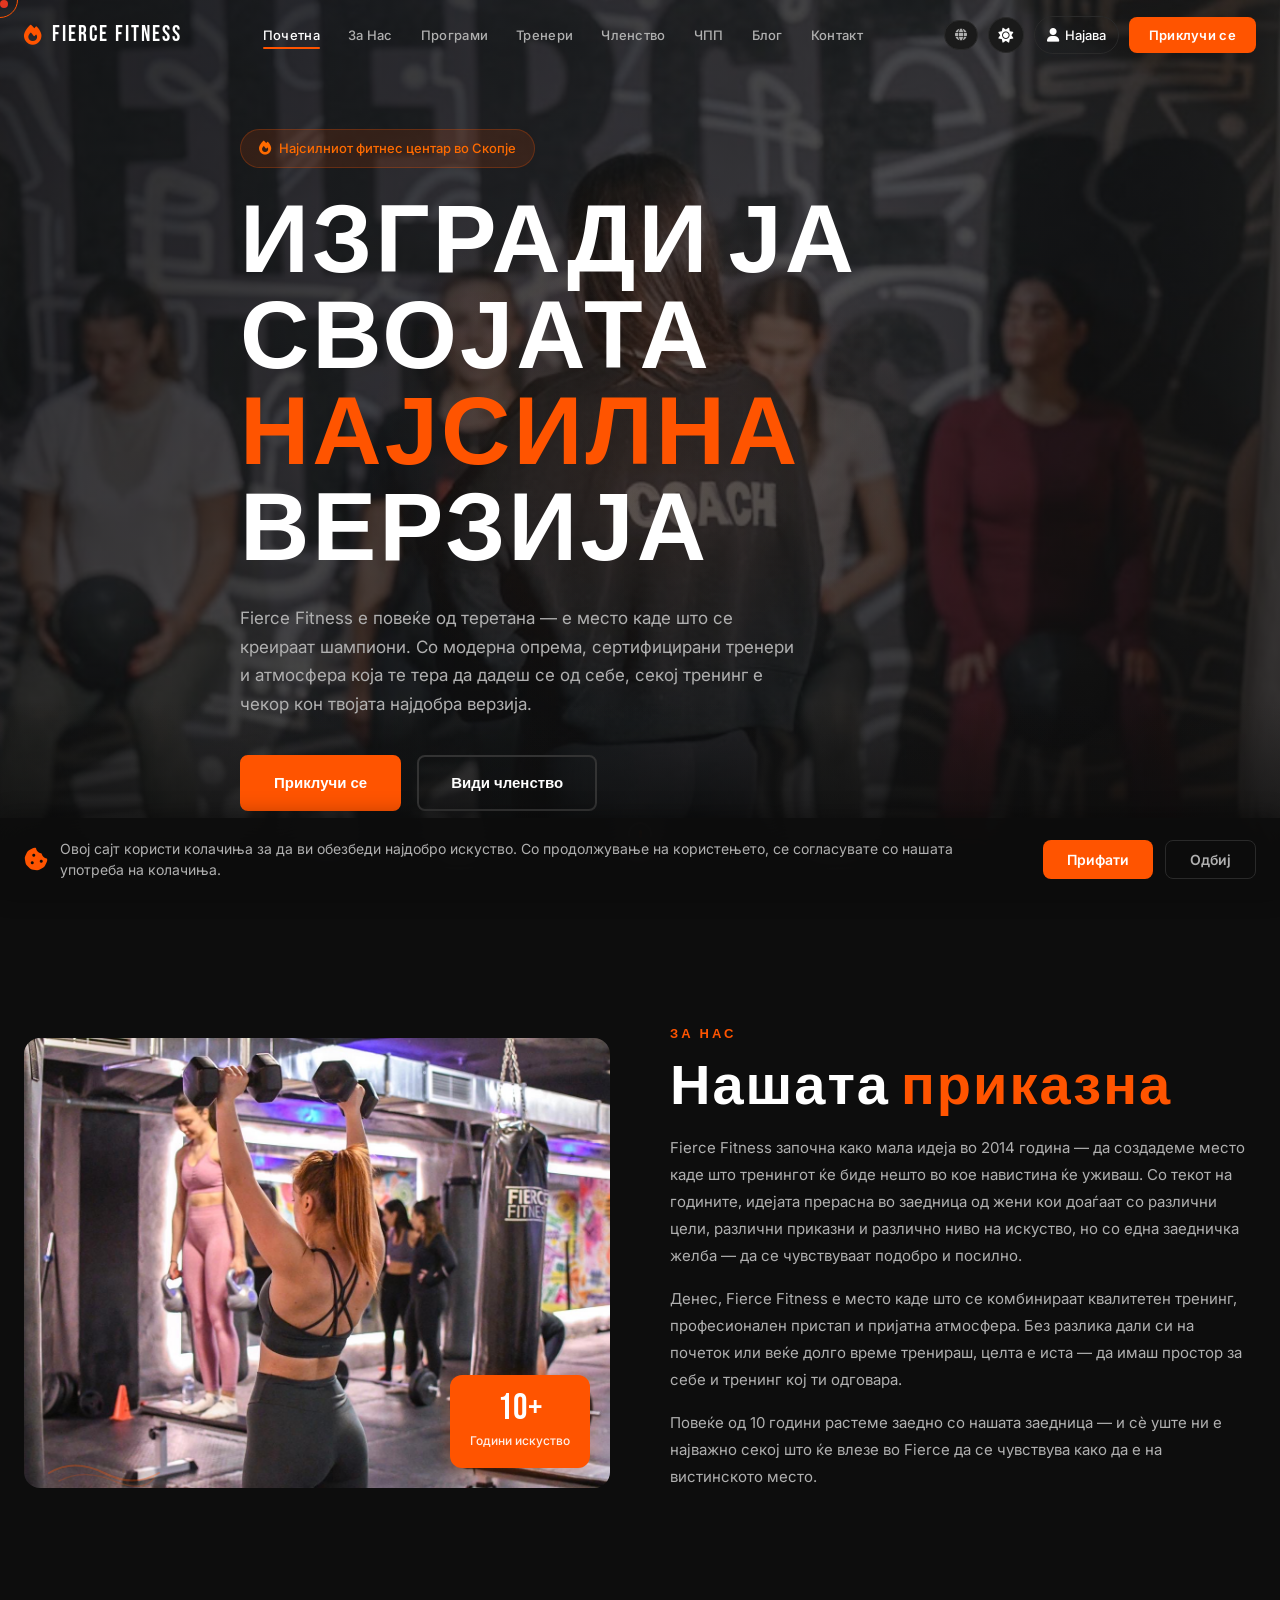
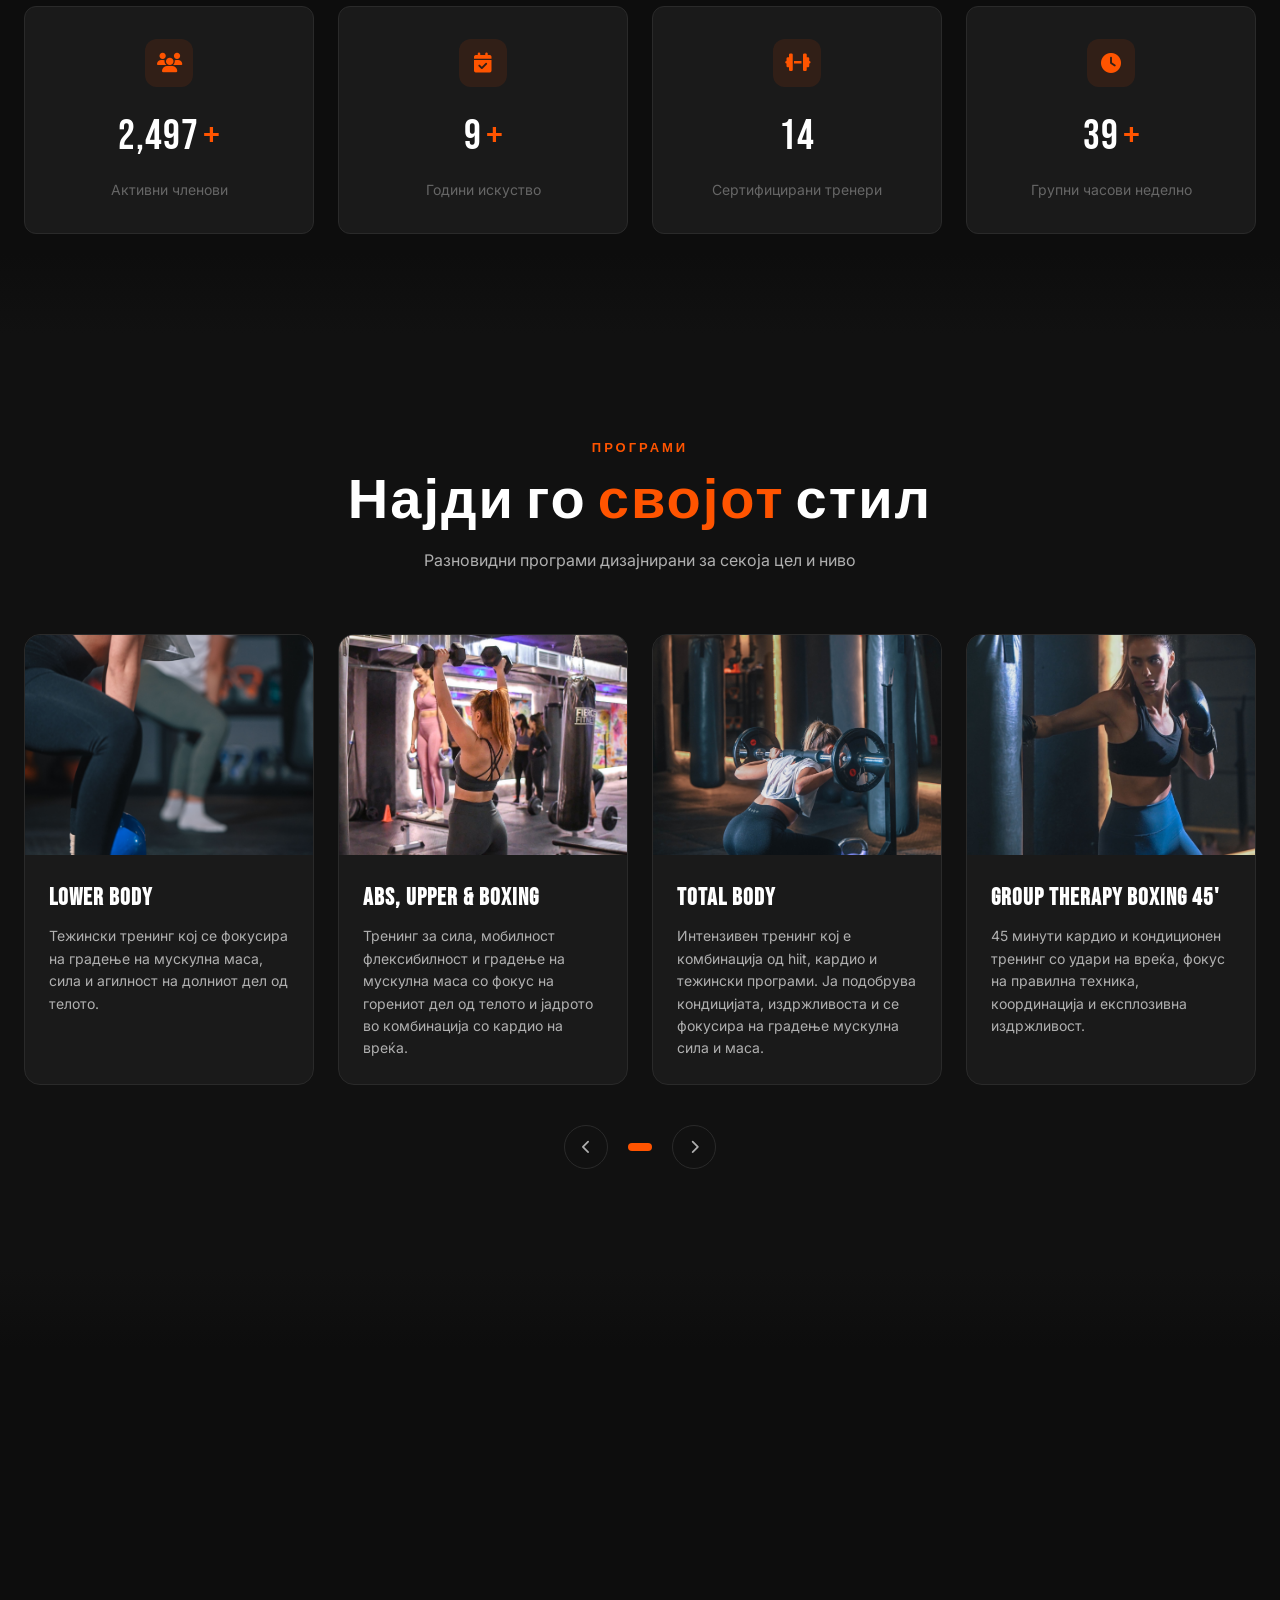
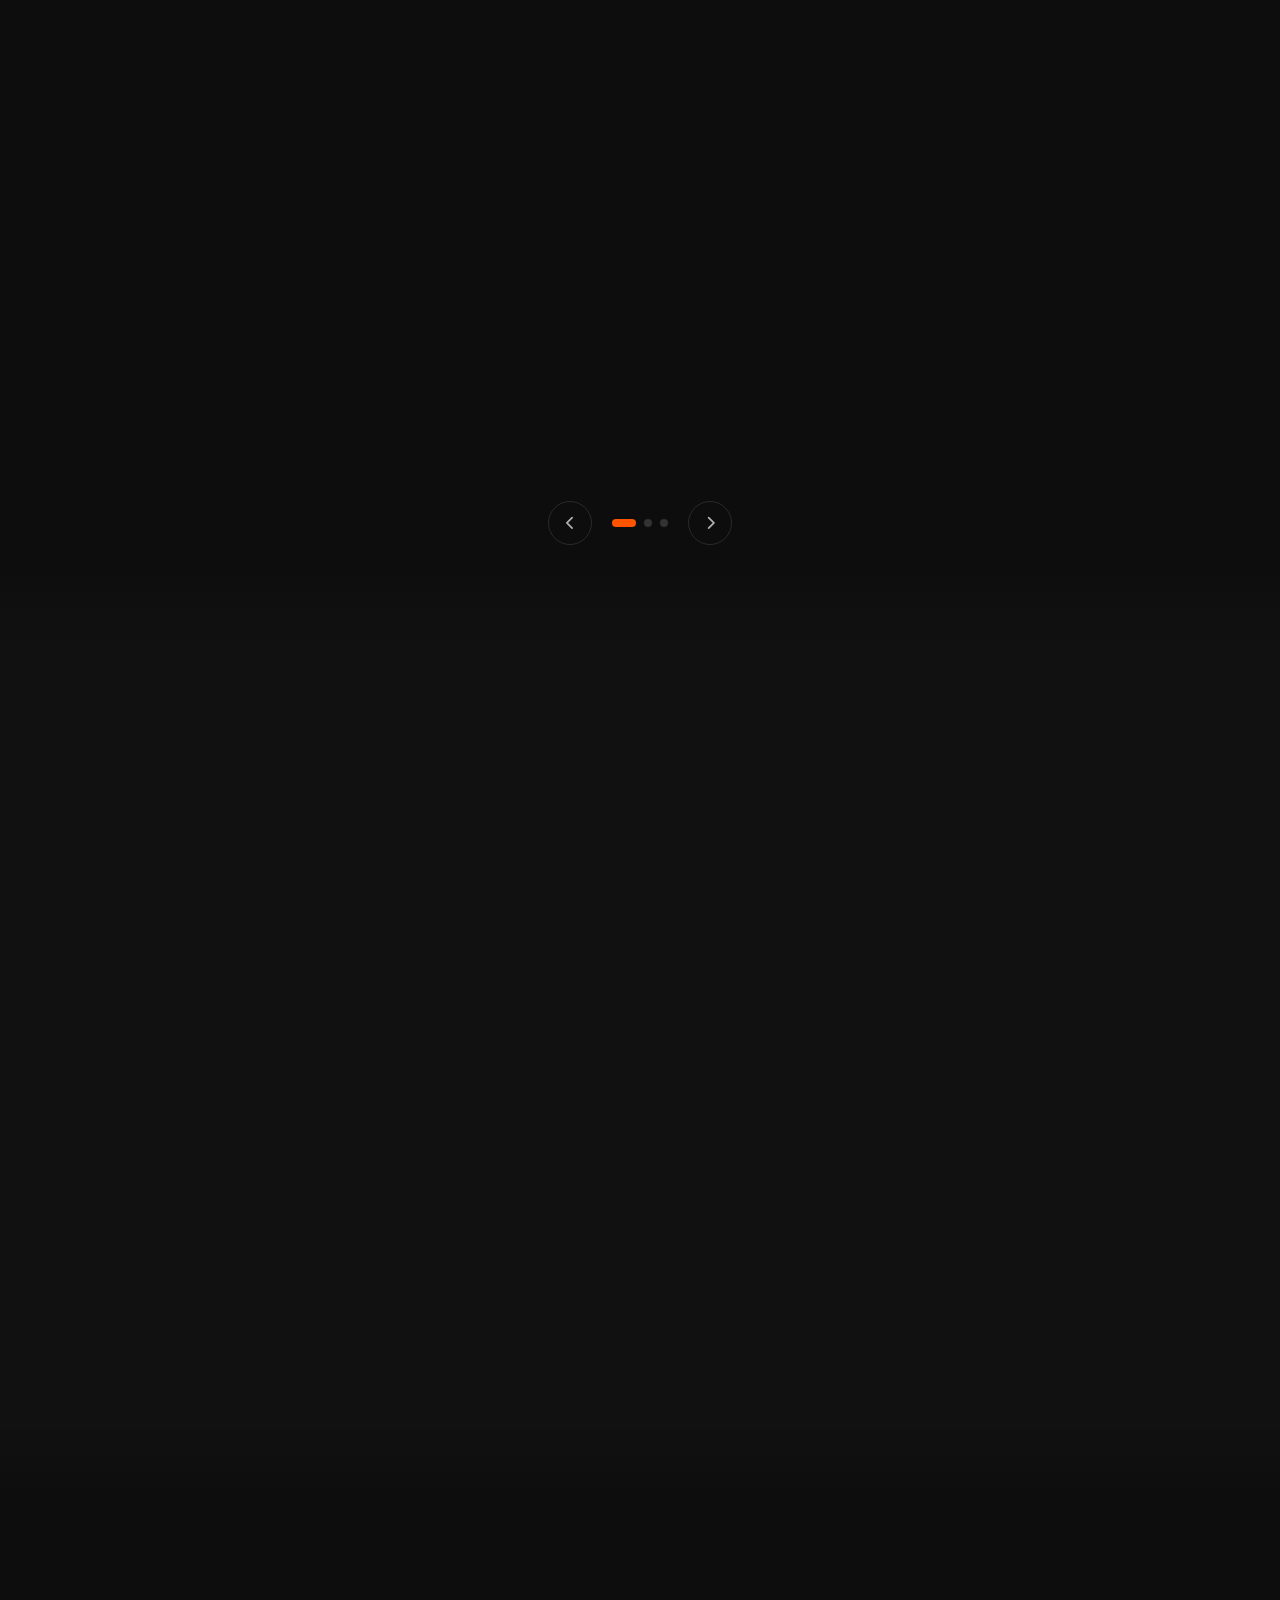
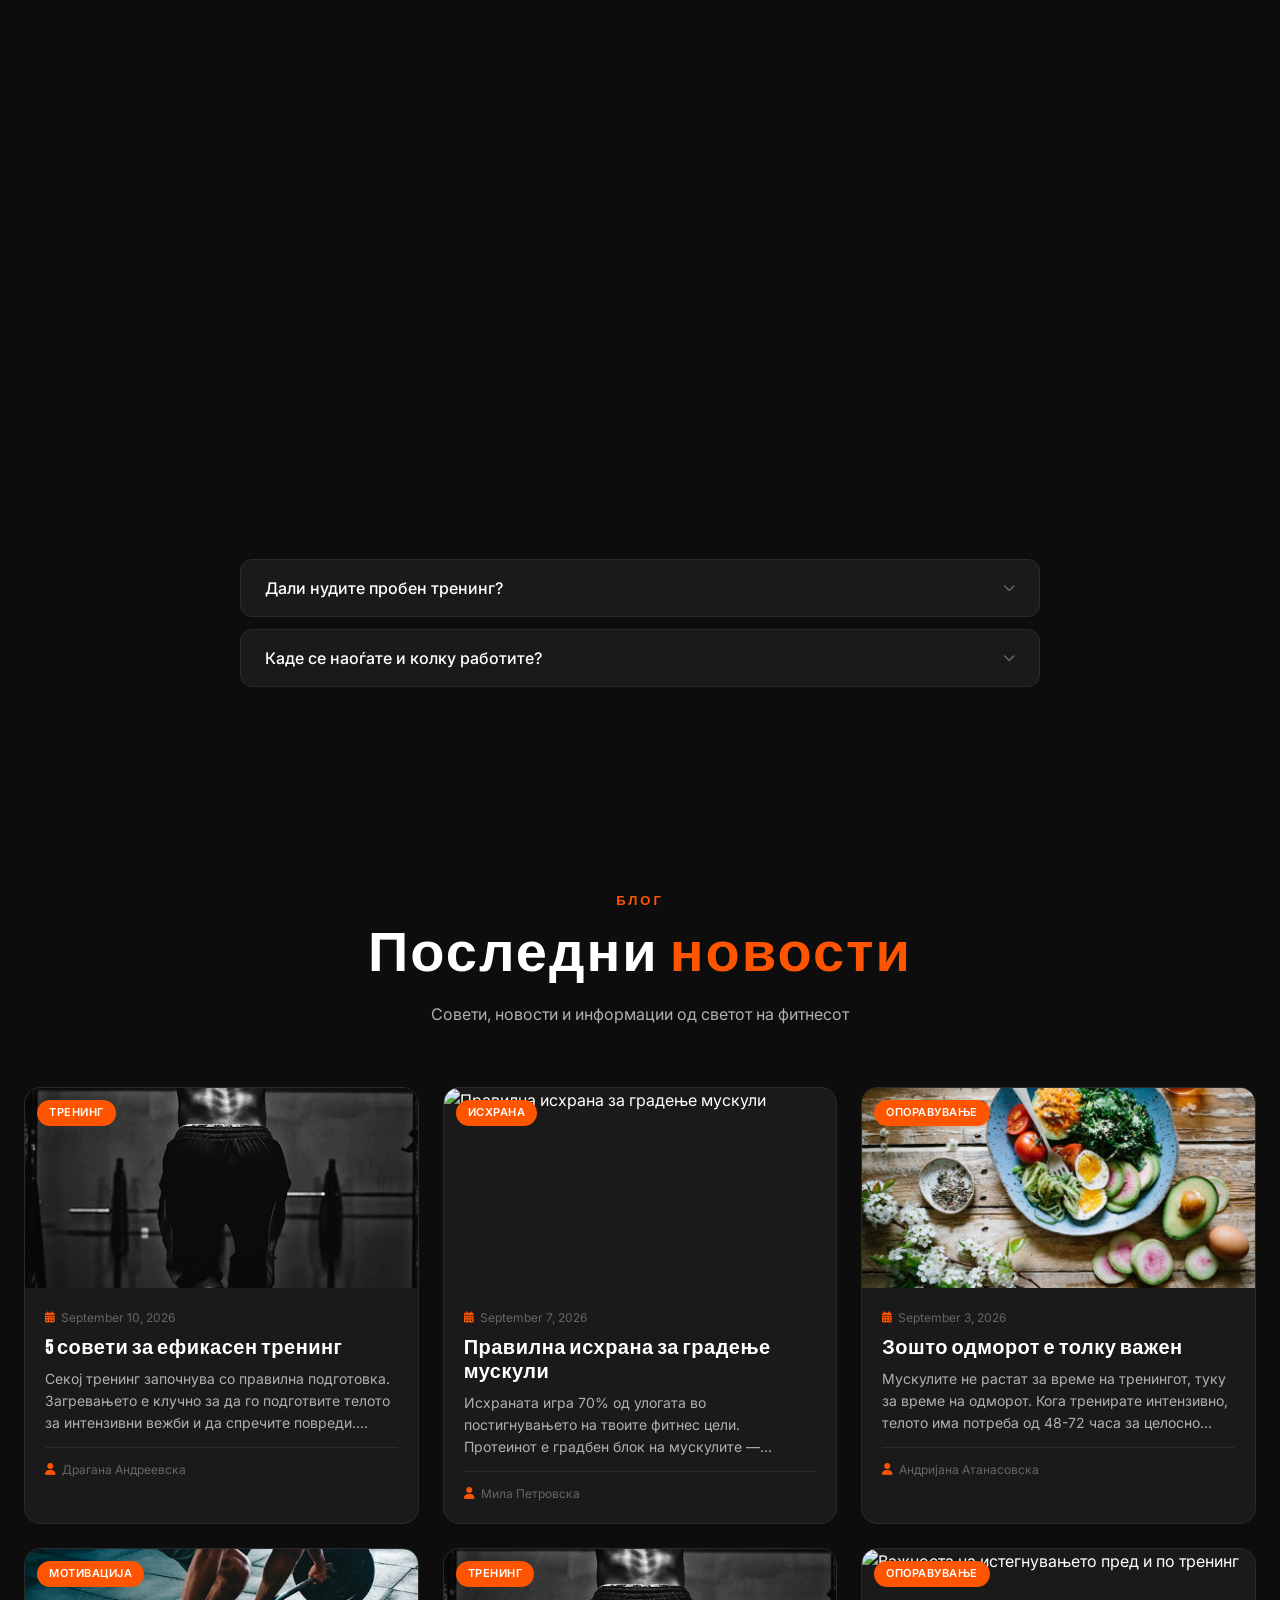
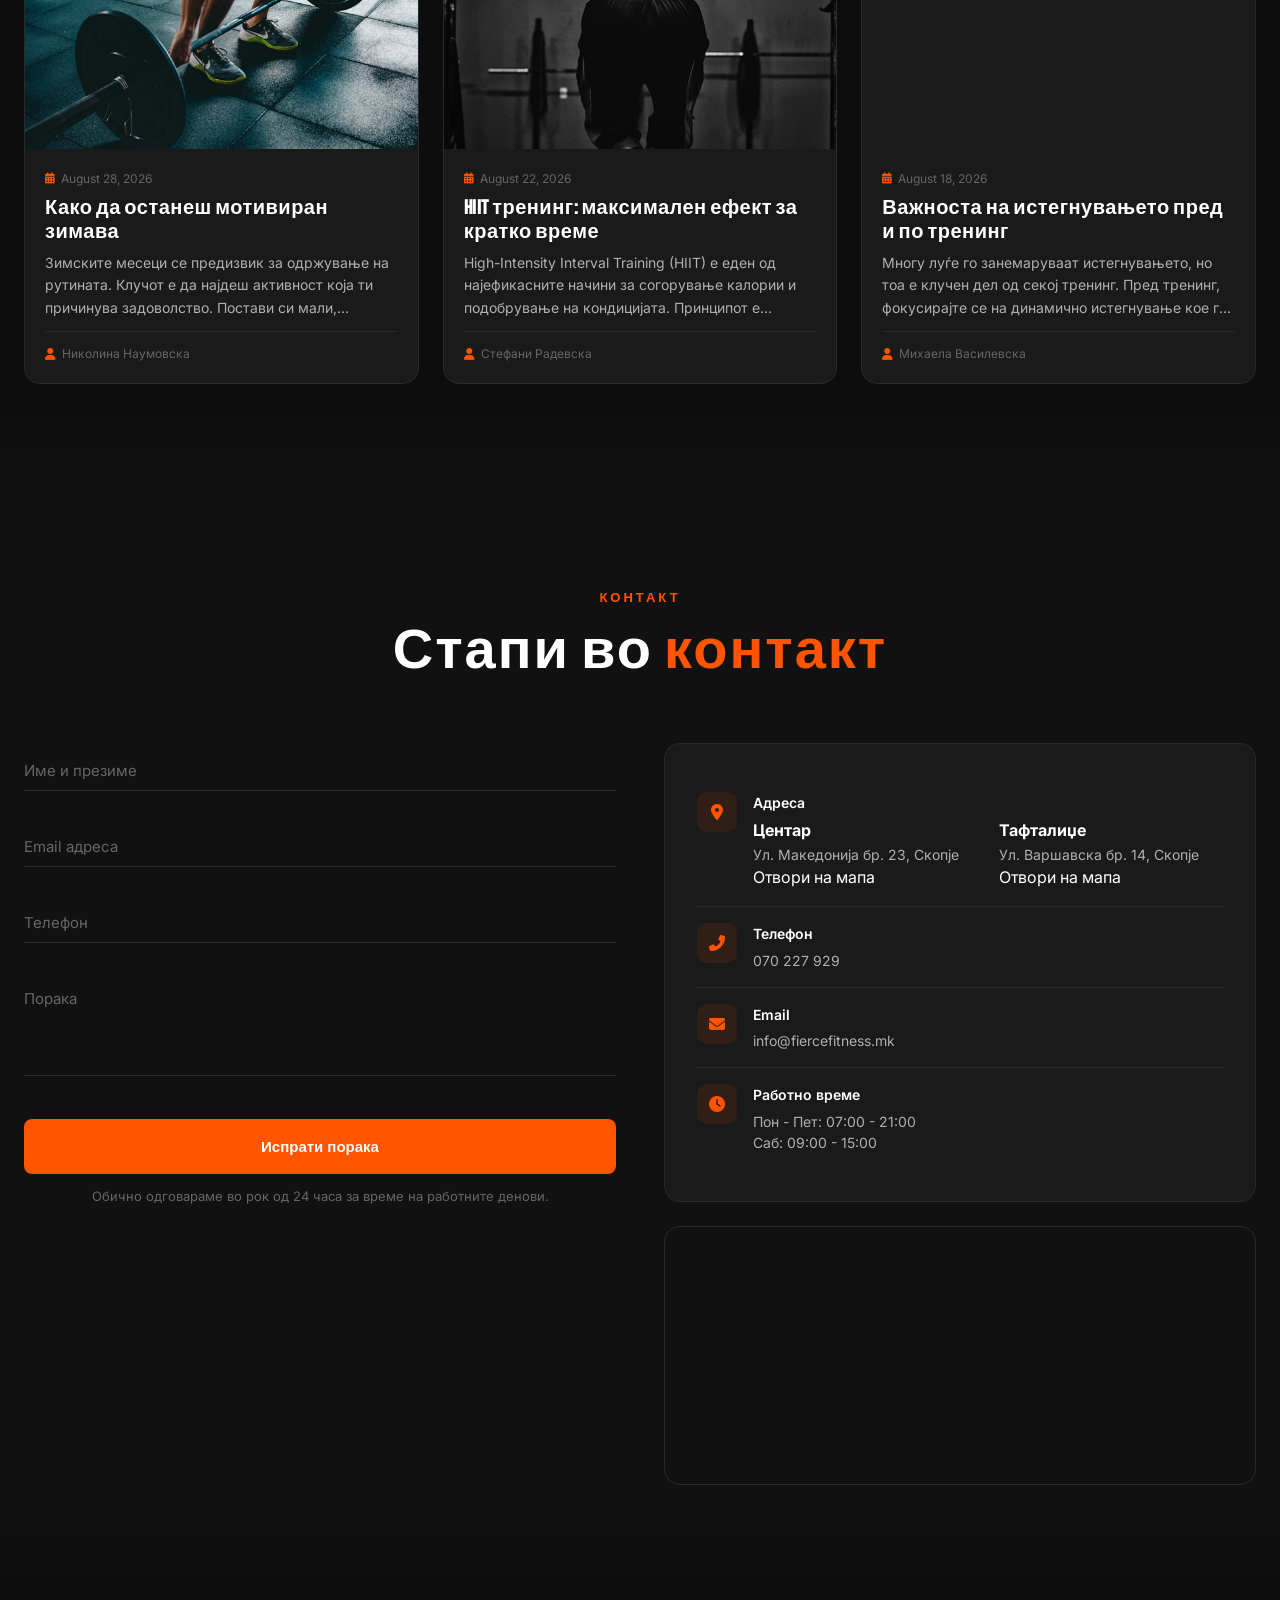
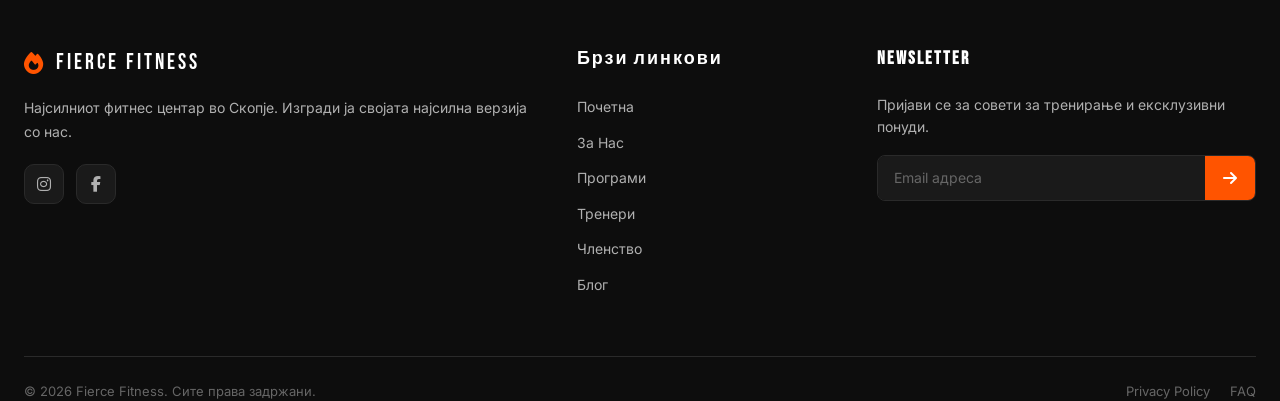
==== index.html @ e717aa21 "Add blog section, fix pricing/UI bugs and improve accessibility" ====
<!DOCTYPE html>
<html lang="mk">
<head>
    <meta charset="UTF-8">
    <meta name="viewport" content="width=device-width, initial-scale=1.0">
    <title>Fierce Fitness | Скопје, Северна Македонија</title>
    <meta name="description"
          content="Fierce Fitness - Најсилниот фитнес центар во Скопје. Тренирај со најдобрите, постигни ги своите цели.">
    <link rel="icon" type="image/svg+xml" href="data:image/svg+xml,<svg xmlns='http://www.w3.org/2000/svg' viewBox='0 0 100 100'><text y='.9em' font-size='90'>🔥</text></svg>">
    <meta property="og:type" content="website">
    <meta property="og:title" content="Fierce Fitness | Скопје, Северна Македонија">
    <meta property="og:description" content="Најсилниот фитнес центар во Скопје. Тренирај со најдобрите, постигни ги своите цели.">
    <meta property="og:image" content="https://fiercefitness.mk/images/hero.jpg">
    <meta name="twitter:card" content="summary_large_image">
    <meta name="twitter:title" content="Fierce Fitness | Скопје, Северна Македонија">
    <meta name="twitter:description" content="Најсилниот фитнес центар во Скопје. Тренирај со најдобрите, постигни ги своите цели.">
    <meta name="twitter:image" content="https://fiercefitness.mk/images/hero.jpg">
    <link rel="preconnect" href="https://fonts.googleapis.com">
    <link rel="preconnect" href="https://fonts.gstatic.com" crossorigin>
    <link href="https://fonts.googleapis.com/css2?family=Bebas+Neue&family=Inter:wght@300;400;500;600;700&family=Poppins:wght@300;400;500;600;700;800;900&display=swap"
          rel="stylesheet">
    <link rel="stylesheet" href="https://cdnjs.cloudflare.com/ajax/libs/font-awesome/6.5.1/css/all.min.css">
    <link rel="stylesheet" href="style.css">
    <script type="application/ld+json">
    {
        "@context": "https://schema.org",
        "@type": "HealthClub",
        "name": "Fierce Fitness",
        "description": "Најсилниот фитнес центар во Скопје. Тренирај со најдобрите, постигни ги своите цели.",
        "url": "https://fiercefitness.mk",
        "telephone": "+38970227929",
        "email": "info@fiercefitness.mk",
        "address": {
            "@type": "PostalAddress",
            "streetAddress": "Ул. Македонија бр. 23",
            "addressLocality": "Скопје",
            "postalCode": "1000",
            "addressCountry": "MK"
        },
        "geo": {
            "@type": "GeoCoordinates",
            "latitude": 41.9965,
            "longitude": 21.4314
        },
        "openingHoursSpecification": [
            {
                "@type": "OpeningHoursSpecification",
                "dayOfWeek": ["Monday", "Tuesday", "Wednesday", "Thursday", "Friday"],
                "opens": "07:00",
                "closes": "21:00"
            },
            {
                "@type": "OpeningHoursSpecification",
                "dayOfWeek": ["Saturday"],
                "opens": "09:00",
                "closes": "15:00"
            }
        ],
        "image": "https://fiercefitness.mk/images/hero.jpg",
        "priceRange": "$$"
    }
    </script>
</head>
<body>
<!-- Skip Link -->
<a href="#main" class="skip-link" data-i18n="skip_link">Прескокни до содржината</a>

<!-- Loading Screen -->
<div id="loader" class="loader">
    <div class="loader-inner">
        <div class="loader-flame"><i class="fas fa-fire"></i></div>
        <div class="loader-text">FIERCE FITNESS</div>
        <div class="loader-bar">
            <div class="loader-bar-fill"></div>
        </div>
    </div>
</div>

<!-- Custom Cursor -->
<div class="cursor" id="cursor"></div>
<div class="cursor-follower" id="cursorFollower"></div>

<!-- Cookie Consent -->
<div class="cookie-banner" id="cookieBanner">
    <div class="cookie-content">
        <div class="cookie-text">
            <i class="fas fa-cookie-bite"></i>
            <p data-i18n="cookie_text">Овој сајт користи колачиња за да ви обезбеди најдобро искуство. Со продолжување
                на користењето, се согласувате со нашата употреба на колачиња.</p>
        </div>
        <div class="cookie-buttons">
            <button class="btn-cookie btn-cookie-accept" id="cookieAccept" data-i18n="cookie_accept">Прифати</button>
            <button class="btn-cookie btn-cookie-decline" id="cookieDecline" data-i18n="cookie_decline">Одбиј</button>
        </div>
    </div>
</div>

<!-- Navigation -->
<nav class="navbar" id="navbar">
    <div class="nav-container">
        <a href="#home" class="nav-logo">
            <i class="fas fa-fire logo-flame"></i>
            <span>FIERCE FITNESS</span>
        </a>
        <ul class="nav-menu" id="navMenu">
            <li><a href="#home" class="nav-link active" data-i18n="nav_home">Почетна</a></li>
            <li><a href="#about" class="nav-link" data-i18n="nav_about">За Нас</a></li>
            <li><a href="#programs" class="nav-link" data-i18n="nav_programs">Програми</a></li>
            <li><a href="#trainers" class="nav-link" data-i18n="nav_trainers">Тренери</a></li>
            <li><a href="#pricing" class="nav-link" data-i18n="nav_pricing">Членство</a></li>
            <li><a href="#faq" class="nav-link" data-i18n="nav_faq">ЧПП</a></li>
            <li><a href="#blog" class="nav-link" data-i18n="nav_blog">Блог</a></li>
            <li><a href="#contact" class="nav-link" data-i18n="nav_contact">Контакт</a></li>
        </ul>
        <div class="nav-actions">
            <div class="translate-wrapper" id="translateWrapper">
                <button class="translate-btn" id="translateBtn" aria-label="Translate page">
                    <i class="fas fa-globe"></i>
                </button>
                <div class="translate-dropdown" id="translateDropdown">
                    <div class="translate-option active" data-lang="mk"><span class="flag">🇲🇰</span> Македонски</div>
                    <div class="translate-option" data-lang="en"><span class="flag">🇬🇧</span> English</div>
                    <div class="translate-option" data-lang="de"><span class="flag">🇩🇪</span> Deutsch</div>
                    <div class="translate-option" data-lang="fr"><span class="flag">🇫🇷</span> Français</div>
                    <div class="translate-option" data-lang="sq"><span class="flag">🇦🇱</span> Shqip</div>
                    <div class="translate-option" data-lang="tr"><span class="flag">🇹🇷</span> Türkçe</div>
                </div>
            </div>
            <button class="theme-toggle" id="themeToggle" aria-label="Toggle dark/light mode">
                <i class="fas fa-sun" id="themeIcon"></i>
            </button>
            <button class="user-btn" id="userBtn" aria-label="Account">
                <i class="fas fa-user"></i>
                <span class="user-btn-label" id="userBtnLabel">Најава</span>
            </button>
            <a href="#pricing" class="btn-nav-cta" data-i18n="nav_cta">Приклучи се</a>
            <button class="hamburger" id="hamburger" aria-label="Menu">
                <span></span>
                <span></span>
                <span></span>
            </button>
        </div>
    </div>
</nav>

<main id="main">

<!-- Hero Section -->
<section class="hero" id="home">
    <div class="hero-bg">
        <img src="images/hero.jpg" alt="Gym Training" class="hero-img" id="heroImg">
        <div class="hero-overlay"></div>
        <div class="hero-gradient-spotlight" id="heroSpotlight"></div>
        <div class="hero-gradient-bottom"></div>
    </div>
    <div class="hero-content">
        <div class="hero-badge animate-in">
            <i class="fas fa-fire"></i>
            <span data-i18n="hero_badge">Најсилниот фитнес центар во Скопје</span>
        </div>
        <h1 class="hero-title animate-in" data-i18n="hero_title">ИЗГРАДИ ЈА СВОЈАТА<br><span class="text-accent">НАЈСИЛНА</span>
            ВЕРЗИЈА</h1>
        <p class="hero-description animate-in" data-i18n="hero_desc">Fierce Fitness е повеќе од теретана — е место каде
            што се креираат шампиони. Со модерна опрема, сертифицирани тренери и атмосфера која те тера да дадеш се од
            себе, секој тренинг е чекор кон твојата најдобра верзија.</p>
        <div class="hero-buttons animate-in">
            <a href="#pricing" class="btn btn-primary magnetic-btn" data-i18n="hero_cta1">Приклучи се</a>
            <a href="#pricing" class="btn btn-outline magnetic-btn" data-i18n="hero_cta2">Види членство</a>
        </div>
    </div>
    <div class="hero-scroll-indicator">
        <div class="scroll-mouse">
            <div class="scroll-wheel"></div>
        </div>
    </div>
</section>

<!-- About Section -->
<section class="section about" id="about">
    <div class="container">
        <div class="about-grid">
            <div class="about-image-wrapper animate-in">
                <div class="about-image">
                    <img src="images/about.jpg" alt="Fierce Fitness Interior" loading="lazy" width="800" height="450">
                    <div class="about-image-badge">
                        <span class="badge-number">10+</span>
                        <span class="badge-text" data-i18n="about_badge">Години искуство</span>
                    </div>
                </div>
                <!-- Hand-drawn accent scribble -->
                <div class="about-scribble" aria-hidden="true">
                    <svg viewBox="0 0 120 40" fill="none" xmlns="http://www.w3.org/2000/svg">
                        <path d="M5 20 Q30 5, 60 20 Q90 35, 115 20" stroke="var(--accent)" stroke-width="2"
                              stroke-linecap="round" fill="none" opacity="0.5"/>
                        <path d="M15 28 Q40 15, 70 28 Q100 40, 110 25" stroke="var(--accent)" stroke-width="1.5"
                              stroke-linecap="round" fill="none" opacity="0.3"/>
                    </svg>
                </div>
            </div>
            <div class="about-content">
                <div class="section-tag animate-in" data-i18n="about_tag">ЗА НАС</div>
                <h2 class="section-title animate-in" data-i18n="about_title">Нашата <span
                        class="text-accent">приказна</span></h2>
                <p class="about-text animate-in" data-i18n="about_p1">Fierce Fitness започна како мала идеја во 2014 година —
                    да создадеме место каде што тренингот ќе биде нешто во кое навистина ќе уживаш.
                    Со текот на годините, идејата прерасна во заедница од жени кои доаѓаат со различни цели, различни приказни
                    и различно ниво на искуство, но со една заедничка желба — да се чувствуваат подобро и посилно.</p>
                <p class="about-text animate-in" data-i18n="about_p2">Денес, Fierce Fitness е место каде што
                    се комбинираат квалитетен тренинг, професионален пристап и пријатна атмосфера. Без разлика
                    дали си на почеток или веќе долго време тренираш,
                    целта е иста — да имаш простор за себе и тренинг кој ти одговара.</p>
                <p class="about-text animate-in" data-i18n="about_p3">Повеќе од 10 години растеме заедно со нашата заедница
                    — и сè уште ни е најважно секој што ќе влезе во Fierce да се чувствува како да е на вистинското место.</p>
            </div>
        </div>
        <div class="stats-grid">
            <div class="stat-card animate-in">
                <div class="stat-icon"><i class="fas fa-users"></i></div>
                <div class="stat-number" data-target="2500">0</div>
                <div class="stat-suffix">+</div>
                <div class="stat-label" data-i18n="stat_members">Активни членови</div>
            </div>
            <div class="stat-card animate-in">
                <div class="stat-icon"><i class="fas fa-calendar-check"></i></div>
                <div class="stat-number" data-target="10">0</div>
                <div class="stat-suffix">+</div>
                <div class="stat-label" data-i18n="stat_years">Години искуство</div>
            </div>
            <div class="stat-card animate-in">
                <div class="stat-icon"><i class="fas fa-dumbbell"></i></div>
                <div class="stat-number" data-target="15">0</div>
                <div class="stat-suffix"></div>
                <div class="stat-label" data-i18n="stat_trainers">Сертифицирани тренери</div>
            </div>
            <div class="stat-card animate-in">
                <div class="stat-icon"><i class="fas fa-clock"></i></div>
                <div class="stat-number" data-target="40">0</div>
                <div class="stat-suffix">+</div>
                <div class="stat-label" data-i18n="stat_classes">Групни часови неделно</div>
            </div>
        </div>
    </div>
</section>

<!-- Programs Section -->
<section class="section programs" id="programs">
    <div class="container">
        <div class="section-header">
            <div class="section-tag animate-in" data-i18n="programs_tag">ПРОГРАМИ</div>
            <h2 class="section-title animate-in" data-i18n="programs_title">Најди го <span
                    class="text-accent">својот</span> стил</h2>
            <p class="section-subtitle animate-in" data-i18n="programs_subtitle">Разновидни програми дизајнирани за
                секоја цел и ниво</p>
        </div>
        <div class="programs-slider">
            <div class="programs-track" id="programsTrack">
                <div class="program-card animate-in">
                    <div class="program-image">
                        <img src="images/strength.jpg" alt="Lower body" loading="lazy" width="400" height="220">
                        <div class="program-overlay">
                            <span class="program-more" data-i18n="program_more">Повеќе →</span>
                        </div>
                    </div>
                    <div class="program-info">
                        <h3 data-i18n="program1_title">Lower body</h3>
                        <p data-i18n="program1_desc">Тежински тренинг кој се фокусира на градење на мускулна маса, сила и агилност на долниот дел од телото. </p>
                    </div>
                </div>
                <div class="program-card animate-in">
                    <div class="program-image">
                        <img src="images/hiit.jpg" alt="Abs, upper & boxing" loading="lazy" width="400" height="220">
                        <div class="program-overlay">
                            <span class="program-more" data-i18n="program_more">Повеќе →</span>
                        </div>
                    </div>
                    <div class="program-info">
                        <h3 data-i18n="program2_title">Abs, upper & boxing</h3>
                        <p data-i18n="program2_desc">Tренинг за сила, мобилност флексибилност и градење на мускулна маса со фокус на горениот дел од телото и јадрото во комбинација со кардио на вреќа.</p>
                    </div>
                </div>
                <div class="program-card animate-in">
                    <div class="program-image">
                        <img src="images/functional.jpg" alt="Total body" loading="lazy" width="400" height="220">
                        <div class="program-overlay">
                            <span class="program-more" data-i18n="program_more">Повеќе →</span>
                        </div>
                    </div>
                    <div class="program-info">
                        <h3 data-i18n="program3_title">Total body</h3>
                        <p data-i18n="program3_desc">Интензивен тренинг кој е комбинација од hiit, кардио и тежински програми. 
                            Ја подобрува кондицијата, издржливоста и се фокусира на градење мускулна сила и маса. </p>
                    </div>
                </div>
                <div class="program-card animate-in">
                    <div class="program-image">
                        <img src="images/personal.jpg" alt="Group therapy boxing 45'" loading="lazy" width="400" height="220">
                        <div class="program-overlay">
                            <span class="program-more" data-i18n="program_more">Повеќе →</span>
                        </div>
                    </div>
                    <div class="program-info">
                        <h3 data-i18n="program4_title">Group therapy boxing 45'</h3>
                        <p data-i18n="program4_desc">45 минути кардио и кондиционен тренинг со удари на вреќа, фокус на правилна техника, координација и експлозивна издржливост.</p>
                    </div>
                </div>
            </div>
            <div class="slider-controls">
                <button class="slider-btn slider-prev" id="sliderPrev" aria-label="Previous"><i
                        class="fas fa-chevron-left"></i></button>
                <div class="slider-dots" id="sliderDots"></div>
                <button class="slider-btn slider-next" id="sliderNext" aria-label="Next"><i
                        class="fas fa-chevron-right"></i></button>
            </div>
        </div>
    </div>
</section>

<!-- Trainers Section -->
<section class="section trainers" id="trainers">
    <div class="container">

        <div class="section-header">
            <div class="section-tag animate-in" data-i18n="trainers_tag">ТРЕНЕРИ</div>

            <h2 class="section-title animate-in" data-i18n="trainers_title">
                Експерти кои те <span class="text-accent">водат</span>
            </h2>

            <p class="section-subtitle animate-in" data-i18n="trainers_subtitle">
                Нашите сертифицирани професионалци се тука да те водат кон успех
            </p>
        </div>

        <div class="trainers-slider">

            <div class="trainers-track" id="trainersTrack">

                <div class="trainer-card trainer-card--featured animate-in">
                    <div class="trainer-image">
                        <img src="images/trainer1.jpg" alt="Драгана Андреевска" loading="lazy" width="400" height="280">
                    
                    </div>
                    <div class="trainer-info">
                        <h3>Драгана Андреевска</h3>
                        <span class="trainer-role" data-i18n="trainer1_role">Head Coach</span>
                        <p class="trainer-spec" data-i18n="trainer1_spec">Посветена на вистински резултати и на пренесување на енергијата и мотивацијата што ги носи тренингот</p>
                    </div>
                </div>

                <div class="trainer-card animate-in">
                    <div class="trainer-image">
                        <img src="images/trainer2.jpg" alt="Мила Петровска" loading="lazy" width="400" height="280">
                    </div>
                    <div class="trainer-info">
                        <h3>Мила Петровска</h3>
                        <span class="trainer-role" data-i18n="trainer2_role">Coach</span>
                        <p class="trainer-spec" data-i18n="trainer2_spec">Посветена на создавање мотивирачка атмосфера во која секој тренинг носи нов предизвик и напредок.</p>
                    </div>
                </div>

                <div class="trainer-card animate-in">
                    <div class="trainer-image">
                        <img src="images/trainer3.jpg" alt="Андријана Атанасовска" loading="lazy" width="400" height="280">
                    </div>
                    <div class="trainer-info">
                        <h3>Андријана Атанасовска</h3>
                        <span class="trainer-role" data-i18n="trainer3_role">Coach</span>
                        <p class="trainer-spec" data-i18n="trainer3_spec">Верува дека континуитетот и правилниот пристап се клучот до долгорочен напредок.</p>
                    </div>
                </div>

                <div class="trainer-card animate-in">
                    <div class="trainer-image">
                        <img src="images/trainer4.jpg" alt="Николина Наумовска" loading="lazy" width="400" height="280">
                    </div>
                    <div class="trainer-info">
                        <h3>Николина Наумовска</h3>
                        <span class="trainer-role" data-i18n="trainer4_role">Coach</span>
                        <p class="trainer-spec" data-i18n="trainer4_spec">Со позитивен пристап и мотивација, го претвора секој тренинг во чекор кон подобра верзија од себе.</p>
                    </div>
                </div>

                <div class="trainer-card animate-in">
                    <div class="trainer-image">
                        <img src="images/trainer5.jpg" alt="Стефани Радевска" loading="lazy" width="400" height="280">
                    </div>
                    <div class="trainer-info">
                        <h3>Стефани Радевска</h3>
                        <span class="trainer-role" data-i18n="trainer5_role">Coach</span>
                        <p class="trainer-spec" data-i18n="trainer5_spec">Со посветеност и позитивна енергија, го прави секој тренинг чекор поблиску до целта.</p>
                    </div>
                </div>

                <div class="trainer-card animate-in">
                    <div class="trainer-image">
                        <img src="images/trainer6.jpg" alt="Михаела Василевска" loading="lazy" width="400" height="280">
                    </div>
                    <div class="trainer-info">
                        <h3>Михаела Василевска</h3>
                        <span class="trainer-role" data-i18n="trainer6_role">Coach</span>
                        <p class="trainer-spec" data-i18n="trainer6_spec">Верува во дисциплина, посветеност и мали секојдневни победи што водат до големи резултати.</p>
                    </div>
                </div>

            </div>

            <div class="slider-controls">
                <button class="slider-btn" id="trainerPrev" aria-label="Previous trainer">
                    <i class="fas fa-chevron-left"></i>
                </button>

                <div class="slider-dots" id="trainerDots"></div>

                <button class="slider-btn" id="trainerNext" aria-label="Next trainer">
                    <i class="fas fa-chevron-right"></i>
                </button>
            </div>

        </div>

    </div>
</section>

<!-- Pricing Section -->
<section class="section pricing" id="pricing">
    <div class="container">
        <div class="section-header">
            <div class="section-tag animate-in" data-i18n="pricing_tag">ЧЛЕНСТВО</div>
            <h2 class="section-title animate-in" data-i18n="pricing_title">Избери <span class="text-accent">свој</span>
                план</h2>
            <p class="section-subtitle animate-in" data-i18n="pricing_subtitle">Флексибилни планови прилагодени на
                твоите потреби</p>
        </div>
        <div class="pricing-grid">
            <div class="pricing-card animate-in" data-plan-id-card="1">
                <span class="active-badge" data-i18n="dash_current">Тековен</span>
                <div class="pricing-header">
                    <h3 class="pricing-name" data-i18n="pricing_basic_name">Basic</h3>
                    <div class="pricing-price">
                        <span class="price-amount">1500</span>
                        <span class="price-currency">ден</span>
                        <span class="price-period" data-i18n="pricing_period">/месечно</span>
                    </div>
                </div>
                <ul class="pricing-features">
                    <li><i class="fas fa-check"></i> <span data-i18n="pricing_basic_f1">12 посети месечно</span></li>
                    <li><i class="fas fa-check"></i> <span data-i18n="pricing_basic_f2">Основни групни часови</span>
                    </li>
                    <li><i class="fas fa-check"></i> <span data-i18n="pricing_basic_f3">Open gym</span></li>
                    
                </ul>
                <button class="btn btn-outline btn-pricing magnetic-btn" data-plan-id="1" data-i18n="pricing_cta">Избери план</button>
            </div>
            <div class="pricing-card pricing-popular animate-in" data-plan-id-card="2">
                <span class="active-badge" data-i18n="dash_current">Тековен</span>
                <div class="pricing-badge" data-i18n="pricing_badge">Најпопуларно</div>
                <div class="pricing-header">
                    <h3 class="pricing-name" data-i18n="pricing_premium_name">Premium</h3>
                    <div class="pricing-price">
                        <span class="price-amount">2000</span>
                        <span class="price-currency">ден</span>
                        <span class="price-period" data-i18n="pricing_period">/месечно</span>
                    </div>
                </div>
                <ul class="pricing-features">
                    <li><i class="fas fa-check"></i> <span data-i18n="pricing_premium_f1">16 посети месечно</span>
                    </li>
                    <li><i class="fas fa-check"></i> <span data-i18n="pricing_premium_f2">Сите групни часови</span></li>
                    <li><i class="fas fa-check"></i> <span data-i18n="pricing_premium_f3">Open gym</span></li>
                </ul>
                <button class="btn btn-primary btn-pricing magnetic-btn" data-plan-id="2" data-i18n="pricing_cta">Избери план</button>
            </div>
            <div class="pricing-card animate-in" data-plan-id-card="3">
                <span class="active-badge" data-i18n="dash_current">Тековен</span>
                <!-- Rotated "Limited spots" sticker -->
                <div class="pricing-sticker" data-i18n="pricing_limited_spots" aria-hidden="true">Лимитирани места</div>
                <div class="pricing-header">
                    <h3 class="pricing-name" data-i18n="pricing_elite_name">Elite</h3>
                    <div class="pricing-price">
                        <span class="price-amount">2500</span>
                        <span class="price-currency">ден</span>
                        <span class="price-period" data-i18n="pricing_period">/месечно</span>
                    </div>
                </div>
                <ul class="pricing-features">
                    <li><i class="fas fa-check"></i> <span data-i18n="pricing_elite_f1">20 посети месечно</span></li>
                    <li><i class="fas fa-check"></i> <span data-i18n="pricing_elite_f2">Сите групни часови</span></li>
                    <li><i class="fas fa-check"></i> <span data-i18n="pricing_elite_f3">Open gym</span></li>
                    
                </ul>
                <button class="btn btn-outline btn-pricing magnetic-btn" data-plan-id="3" data-i18n="pricing_cta">Избери план</button>
            </div>
        </div>
    </div>
</section>

<!-- FAQ Section -->
<section class="section faq" id="faq">
    <div class="container">
        <div class="section-header">
            <div class="section-tag animate-in" data-i18n="faq_tag">ЧЕСТО ПОСТАВУВАНИ ПРАШАЊА</div>
            <h2 class="section-title animate-in" data-i18n="faq_title">Имаш <span class="text-accent">прашање</span>?</h2>
            <p class="section-subtitle animate-in" data-i18n="faq_subtitle">Одговори на најчестите прашања од нашите членови</p>
        </div>
        <div class="faq-list">
            <div class="faq-item animate-in">
                <button class="faq-question" aria-expanded="false">
                    <span data-i18n="faq_q1">Кои планови за членство ги нудите?</span>
                    <i class="fas fa-chevron-down"></i>
                </button>
                <div class="faq-answer">
                    <p data-i18n="faq_a1">Тренинг во група или open gym 12 посети месечно = 1500 денари 
                        тренинг во група или open gym 16 посети месечно = 2000 денари  
                        тренинг во група или open gym 20 посети месечно = 2500 денари 
                            сауна 4 посети = 1500 денари 
                            сауна 8 посети = 2200 денари 
                            сауна 12 посети = 2600 денари</p>
                </div>
            </div>
            <div class="faq-item animate-in">
                <button class="faq-question" aria-expanded="false">
                    <span data-i18n="faq_q2">Како можам да се регистрирам?</span>
                    <i class="fas fa-chevron-down"></i>
                </button>
                <div class="faq-answer">
                    <p data-i18n="faq_a2">Кликни на копчето „Најава" горе десно, избери „Регистрација" и внеси ги твоите податоци. По регистрацијата, можеш веднаш да избереш план за членство и да започнеш со тренирање.</p>
                </div>
            </div>
            <div class="faq-item animate-in">
                <button class="faq-question" aria-expanded="false">
                    <span data-i18n="faq_q3">Дали можам да го сменам мојот план во текот на месецот?</span>
                    <i class="fas fa-chevron-down"></i>
                </button>
                <div class="faq-answer">
                    <p data-i18n="faq_a3">Да, можеш да го смениш твојот план во секое време. Кога ќе избереш нов план, стариот се деактивира и новиот се активира веднаш. Разликата во цената се пресметува пропорционално.</p>
                </div>
            </div>
            <div class="faq-item animate-in">
                <button class="faq-question" aria-expanded="false">
                    <span data-i18n="faq_q4">Како можам да го откажам мојот план?</span>
                    <i class="fas fa-chevron-down"></i>
                </button>
                <div class="faq-answer">
                    <p data-i18n="faq_a4">Откажувањето е едноставно — оди во твојот профил, кликни на „Деактивирај план" и потврди. Планот ќе биде деактивиран веднаш, а пристапот ќе остане активен до крајот на тековниот наплатен период.</p>
                </div>
            </div>
            <div class="faq-item animate-in">
                <button class="faq-question" aria-expanded="false">
                    <span data-i18n="faq_q5">Кои начини на плаќање ги прифаќате?</span>
                    <i class="fas fa-chevron-down"></i>
                </button>
                <div class="faq-answer">
                    <p data-i18n="faq_a5">Прифаќаме плаќање преку банкарска картица, жиро сметка и во готово во теретаната. Плаќањето се врши месечно, а првата наплата се прави при активацијата на планот.</p>
                </div>
            </div>
            <div class="faq-item animate-in">
                <button class="faq-question" aria-expanded="false">
                    <span data-i18n="faq_q6">Дали нудите пробен тренинг?</span>
                    <i class="fas fa-chevron-down"></i>
                </button>
                <div class="faq-answer">
                    <p data-i18n="faq_a6">Да! Нудиме бесплатен пробен тренинг за сите нови членови. Дојди во теретана, пријави се на рецепција и ќе добиеш бесплатен пристап за еден ден за да го испиташ нашето место и опремата.</p>
                </div>
            </div>
            <div class="faq-item animate-in">
                <button class="faq-question" aria-expanded="false">
                    <span data-i18n="faq_q7">Каде се наоѓате и колку работите?</span>
                    <i class="fas fa-chevron-down"></i>
                </button>
                <div class="faq-answer">
                    <p data-i18n="faq_a7">Се наоѓаме на ул. Македонија бр. 23, 1000 Скопје и ул. Варшавска бр. 14, Скопје. Работиме понеделник - петок од 07:00 до 21:00, а сабота од 09:00 до 15:00.</p>
                </div>
            </div>
        </div>
    </div>
</section>

<!-- Blog Section -->
<section class="section blog" id="blog">
    <div class="container">
        <div class="section-header">
            <div class="section-tag animate-in" data-i18n="blog_tag">БЛОГ</div>
            <h2 class="section-title animate-in" data-i18n="blog_title">Последни <span class="text-accent">новости</span></h2>
            <p class="section-subtitle animate-in" data-i18n="blog_subtitle">Совети, новости и информации од светот на фитнесот</p>
        </div>
        <div class="blog-grid" id="blogGrid">
            <div class="blog-loading animate-in">
                <i class="fas fa-spinner fa-spin"></i>
                <p data-i18n="blog_loading">Се вчитува...</p>
            </div>
        </div>
    </div>
</section>

<!-- Contact Section -->
<section class="section contact" id="contact">
    <div class="container">
        <div class="section-header">
            <div class="section-tag animate-in" data-i18n="contact_tag">КОНТАКТ</div>
            <h2 class="section-title animate-in" data-i18n="contact_title">Стапи во <span
                    class="text-accent">контакт</span></h2>
        </div>
        <div class="contact-grid">
            <div class="contact-form-wrapper animate-in">
                <form class="contact-form" id="contactForm" novalidate>
                    <div class="form-group">
                        <input type="text" id="formName" required autocomplete="name" placeholder=" ">
                        <label for="formName" data-i18n="contact_name">Име и презиме</label>
                        <span class="form-line"></span>
                        <span class="error-message" data-i18n="form_error_name">Внесете го вашето име</span>
                    </div>
                    <div class="form-group">
                        <input type="email" id="formEmail" required autocomplete="email" placeholder=" ">
                        <label for="formEmail" data-i18n="contact_email">Email адреса</label>
                        <span class="form-line"></span>
                        <span class="error-message" data-i18n="form_error_email">Внесете валидна email адреса</span>
                    </div>
                    <div class="form-group">
                        <input type="tel" id="formPhone" autocomplete="tel" placeholder=" ">
                        <label for="formPhone" data-i18n="contact_phone">Телефон</label>
                        <span class="form-line"></span>
                    </div>
                    <div class="form-group">
                        <textarea id="formMessage" rows="4" required placeholder=" "></textarea>
                        <label for="formMessage" data-i18n="contact_message">Порака</label>
                        <span class="form-line"></span>
                        <span class="error-message" data-i18n="form_error_message">Внесете порака</span>
                    </div>
                    <button type="submit" class="btn btn-primary btn-submit magnetic-btn" data-i18n="contact_submit">
                        Испрати порака
                    </button>
                    <p class="contact-response-note" data-i18n="contact_response_time">Обично одговараме во рок од 24 часа за време на работните денови.</p>
                    <div class="form-success" id="formSuccess">
                        <i class="fas fa-check-circle"></i>
                        <p data-i18n="contact_success">Вашата порака е успешно испратена! Ќе ви одговориме најбрзо што
                            можеме.</p>
                    </div>
                </form>
            </div>
            <div class="contact-info-wrapper animate-in">
                <div class="contact-info-card">
                    <div class="contact-info-item">
                        <div class="contact-info-icon"><i class="fas fa-map-marker-alt"></i></div>
                        <div>
                            <h4 data-i18n="contact_info_address">Адреса</h4>
                            <div class="locations-wrapper">
                                <div>
                                    <strong>Центар</strong>
                                    <p>Ул. Македонија бр. 23, Скопје</p>
                                    <a href="https://maps.app.goo.gl/iDY273W7kCJaN7ZB7?g_st=ic" target="_blank" rel="noopener">Отвори на мапа</a>
                                </div>
                                <div>
                                    <strong>Тафталиџе</strong>
                                    <p>Ул. Варшавска бр. 14, Скопје</p>
                                    <a href="https://maps.app.goo.gl/9QW5iPqfuNbVPZY96?g_st=ic" target="_blank" rel="noopener">Отвори на мапа</a>
                                </div>
                            </div>
                        </div>
                    </div>
                    <div class="contact-info-item">
                        <div class="contact-info-icon"><i class="fas fa-phone-alt"></i></div>
                        <div>
                            <h4 data-i18n="contact_info_phone">Телефон</h4>
                            <p><a href="tel:070227929">070 227 929</a></p>
                        </div>
                    </div>
                    <div class="contact-info-item">
                        <div class="contact-info-icon"><i class="fas fa-envelope"></i></div>
                        <div>
                            <h4 data-i18n="contact_info_email">Email</h4>
                            <p><a href="mailto:info@fiercefitness.mk">info@fiercefitness.mk</a></p>
                        </div>
                    </div>
                    <div class="contact-info-item">
                        <div class="contact-info-icon"><i class="fas fa-clock"></i></div>
                        <div>
                            <h4 data-i18n="contact_info_hours">Работно време</h4>
                            <p data-i18n="contact_hours_detail">Пон - Пет: 07:00 - 21:00<br>Саб: 09:00 - 15:00</p>
                        </div>
                    </div>
                </div>
                <div class="contact-map">
                    <iframe
                            src="https://www.google.com/maps/embed?pb=!1m18!1m12!1m3!1d2992.78!2d21.4314!3d41.9965!2m3!1f0!2f0!3f0!3m2!1i1024!2i768!4f13.1!3m3!1m2!1s0x135415a1b3ef5e6f%3A0x32f010b23b8e2c6a!2sMacedonia%20Square!5e0!3m2!1sen!2smk!4v1700000000000!5m2!1sen!2smk"
                            width="100%"
                            height="250"
                            style="border:0; border-radius: 12px;"
                            allowfullscreen=""
                            loading="lazy"
                            referrerpolicy="no-referrer-when-downgrade"
                            title="Fierce Fitness Location - Skopje">
                    </iframe>
                </div>
            </div>
        </div>
    </div>
</section>
</main>

<!-- Footer -->
<footer class="footer">
    <div class="container">
        <div class="footer-grid">
            <div class="footer-brand">
                <a href="#home" class="footer-logo">
                    <i class="fas fa-fire"></i>
                    <span>FIERCE FITNESS</span>
                </a>
                <p data-i18n="footer_desc">Најсилниот фитнес центар во Скопје. Изгради ја својата најсилна верзија со
                    нас.</p>
                <div class="footer-socials">
    <a href="https://www.instagram.com/fiercefitness.mk?utm_source=ig_web_button_share_sheet&stkn=ZDNlZDc0MzIxNw==" 
       target="_blank" rel="noopener">
        <i class="fab fa-instagram"></i>
    </a>

    <a href="https://www.facebook.com/FierceFitnessSkopje" 
       target="_blank" rel="noopener">
        <i class="fab fa-facebook-f"></i>
    </a>
</div>
            </div>
            <div class="footer-links">
                <h4 data-i18n="footer_quick_links">Брзи линкови</h4>
                <ul>
                    <li><a href="#home" data-i18n="nav_home">Почетна</a></li>
                    <li><a href="#about" data-i18n="nav_about">За Нас</a></li>
                    <li><a href="#programs" data-i18n="nav_programs">Програми</a></li>
                    <li><a href="#trainers" data-i18n="nav_trainers">Тренери</a></li>
                    <li><a href="#pricing" data-i18n="nav_pricing">Членство</a></li>
                    <li><a href="#blog" data-i18n="nav_blog">Блог</a></li>
                </ul>
            </div>
            <div class="footer-newsletter">
                <h4 data-i18n="footer_newsletter">Newsletter</h4>
                <p data-i18n="footer_newsletter_desc">Пријави се за совети за тренирање и ексклузивни понуди.</p>
                <form class="newsletter-form" id="newsletterForm">
                    <label for="newsletterEmail" class="sr-only">Email адреса</label>
                    <input type="email" id="newsletterEmail" placeholder="Email адреса" required>
                    <button type="submit" aria-label="Subscribe"><i class="fas fa-arrow-right"></i></button>
                    <span class="newsletter-success" id="newsletterSuccess"><i class="fas fa-check"></i></span>
                </form>
            </div>
        </div>
        <div class="footer-bottom">
            <p>&copy; 2026 Fierce Fitness. <span data-i18n="footer_rights">Сите права задржани.</span></p>
            <div class="footer-legal">
                <a href="privacy-policy.html" data-i18n="footer_privacy">Privacy Policy</a>
                <a href="#faq" data-i18n="footer_faq">FAQ</a>
            </div>
        </div>
    </div>
</footer>

<!-- Auth Modal -->
<div class="auth-modal" id="authModal" role="dialog" aria-modal="true" aria-label="Најава / Регистрација">
    <div class="auth-modal-overlay" id="authModalOverlay"></div>
    <div class="auth-modal-content">
        <button class="auth-modal-close" id="authModalClose" aria-label="Затвори">&times;</button>

        <!-- Logged Out State -->
        <div class="auth-logged-out" id="authLoggedOut">
            <div class="auth-tabs">
                <button class="auth-tab active" data-tab="login">Најава</button>
                <button class="auth-tab" data-tab="register">Регистрација</button>
            </div>

            <!-- Login Form -->
            <form class="auth-form" id="loginForm">
                <div class="form-group">
                    <input type="email" id="loginEmail" required placeholder=" ">
                    <label>Email</label>
                    <span class="form-line"></span>
                </div>
                <div class="form-group">
                    <input type="password" id="loginPassword" required placeholder=" ">
                    <label>Лозинка</label>
                    <span class="form-line"></span>
                </div>
                <div class="auth-error" id="loginError"></div>
                <button type="submit" class="btn btn-primary btn-full">Најави се</button>
            </form>

            <!-- Register Form -->
            <form class="auth-form" id="registerForm" style="display:none">
                <div class="form-group">
                    <input type="text" id="regFirstName" required placeholder=" ">
                    <label>Име</label>
                    <span class="form-line"></span>
                </div>
                <div class="form-group">
                    <input type="text" id="regLastName" required placeholder=" ">
                    <label>Презиме</label>
                    <span class="form-line"></span>
                </div>
                <div class="form-group">
                    <input type="email" id="regEmail" required placeholder=" ">
                    <label>Email</label>
                    <span class="form-line"></span>
                </div>
                <div class="form-group">
                    <input type="password" id="regPassword" required placeholder=" ">
                    <label>Лозинка</label>
                    <span class="form-line"></span>
                    <small class="password-hint" data-i18n="reg_password_hint">Најмалку 8 карактери, голема буква, мала буква и број</small>
                </div>
                <div class="form-group">
                    <input type="password" id="regPasswordConfirm" required placeholder=" ">
                    <label data-i18n="reg_confirm_password">Потврди лозинка</label>
                    <span class="form-line"></span>
                    <span class="error-message" data-i18n="reg_password_mismatch">Лозинките не се совпаѓаат</span>
                </div>
                <div class="auth-error" id="registerError"></div>
                <button type="submit" class="btn btn-primary btn-full">Регистрирај се</button>
            </form>
        </div>

        <!-- Logged In State -->
        <div class="auth-logged-in" id="authLoggedIn" style="display:none">
            <div class="auth-user-info">
                <i class="fas fa-user-circle"></i>
                <span id="authUserName"></span>
                <span id="authUserRole" class="auth-role-badge"></span>
            </div>

            <div class="dashboard-section" id="dashboardNoPlan" style="display:none">
                <div class="dashboard-empty">
                    <i class="fas fa-ticket-alt"></i>
                    <p data-i18n="dash_no_plan">Немате активен план</p>
                    <a href="#pricing" class="btn btn-primary btn-sm" id="dashBrowsePlans" data-i18n="dash_browse">Прелистај планови</a>
                </div>
            </div>

            <div class="dashboard-section" id="dashboardActivePlan" style="display:none">
                <div class="dashboard-plan-card">
                    <div class="plan-card-header">
                        <i class="fas fa-crown"></i>
                        <span class="plan-status-badge" id="planStatusBadge">ACTIVE</span>
                    </div>
                    <h3 class="plan-card-name" id="planCardName"></h3>
                    <div class="plan-card-price" id="planCardPrice"></div>
                    <div class="plan-card-date" id="planCardDate"></div>
                    <div class="plan-card-features" id="planCardFeatures"></div>
                    <div class="plan-card-actions">
                        <button class="btn btn-outline btn-sm" id="deactivatePlanBtn" data-i18n="dash_deactivate">Деактивирај план</button>
                    </div>
                </div>
            </div>

            <div class="dashboard-section">
                <h4 class="dashboard-section-title" data-i18n="dash_history">Историја</h4>
                <div id="dashboardHistory"></div>
            </div>

            <button class="btn btn-outline btn-full" id="logoutBtn">Одјави се</button>
        </div>
    </div>
</div>

<!-- Confirm Modal -->
<div class="confirm-modal" id="confirmModal">
    <div class="confirm-modal-overlay" id="confirmModalOverlay"></div>
    <div class="confirm-modal-content">
        <div class="confirm-modal-icon">
            <i class="fas fa-exchange-alt"></i>
        </div>
        <p class="confirm-modal-message" id="confirmModalMessage"></p>
        <div class="confirm-modal-actions">
            <button class="btn btn-outline" id="confirmModalCancel" data-i18n="confirm_cancel">Откажи</button>
            <button class="btn btn-primary" id="confirmModalOk" data-i18n="confirm_ok">Потврди</button>
        </div>
    </div>
</div>

<!-- Toast Notification -->
<div class="toast" id="toast">
    <i class="fas fa-check-circle"></i>
    <span id="toastMessage"></span>
</div>

<!-- Sticky Mobile CTA -->
<a href="#pricing" class="sticky-mobile-cta" id="stickyMobileCta">
    <i class="fas fa-fire"></i>
    <span data-i18n="sticky_cta">Приклучи се</span>
</a>

<script src="script.js?v=8"></script>
<div id="google_translate_element"></div>
<script>
    function googleTranslateElementInit() {
        new google.translate.TranslateElement({
            pageLanguage: 'mk',
            includedLanguages: 'en,de,fr,sq,tr',
            autoDisplay: false
        }, 'google_translate_element');
    }
</script>
<script src="https://translate.google.com/translate_a/element.js?cb=googleTranslateElementInit"></script>
</body>
</html>
---- style.css ----
/* ============================================
   FIERCE FITNESS - Main Stylesheet
   ============================================ */

/* --- CSS Variables --- */
:root {
    --bg-primary: #0d0d0d;
    --bg-secondary: #111111;
    --bg-card: #1a1a1a;
    --bg-card-hover: #222222;
    --accent: #ff5400;
    --accent-light: #ff6b00;
    --accent-glow: rgba(255, 84, 0, 0.3);
    --accent-glow-strong: rgba(255, 84, 0, 0.5);
    --text-primary: #ffffff;
    --text-secondary: #b0b0b0;
    --text-muted: #666666;
    --bg: var(--bg-secondary);
    --text: var(--text-primary);
    --border: #2a2a2a;
    --border-light: #333333;
    --font-heading: 'Bebas Neue', 'Poppins', sans-serif;
    --font-body: 'Inter', 'Poppins', sans-serif;
    --font-accent: 'Poppins', sans-serif;
    --transition-smooth: all 0.3s cubic-bezier(0.4, 0, 0.2, 1);
    --transition-bounce: all 0.4s cubic-bezier(0.34, 1.56, 0.64, 1);
    --shadow-sm: 0 2px 8px rgba(0, 0, 0, 0.3);
    --shadow-md: 0 4px 20px rgba(0, 0, 0, 0.4);
    --shadow-lg: 0 8px 40px rgba(0, 0, 0, 0.5);
    --shadow-accent: 0 4px 20px rgba(255, 84, 0, 0.25);
    --radius-sm: 8px;
    --radius-md: 12px;
    --radius-lg: 16px;
    --radius-xl: 24px;
    --overlay-bg: rgba(13, 13, 13, 0.95);
    --overlay-heavy: rgba(13, 13, 13, 0.88);
    --overlay-medium: rgba(13, 13, 13, 0.82);
    --overlay-light: rgba(13, 13, 13, 0.72);
    --overlay-card: rgba(13, 13, 13, 0.85);
    --overlay-gradient-program: rgba(13, 13, 13, 0.92);
    --overlay-gradient-blog: rgba(13, 13, 13, 0.88);
    --nav-scrolled-bg: rgba(13, 13, 13, 0.92);
    --mobile-menu-bg: rgba(13, 13, 13, 0.97);
}

/* --- Light Mode Variables --- */
body.light-mode {
    --accent: #c43d00;
    --accent-light: #d94a08;
    --accent-glow: rgba(196, 61, 0, 0.2);
    --accent-glow-strong: rgba(196, 61, 0, 0.35);
    --bg-primary: #f8f8f6;
    --bg-secondary: #f0efeb;
    --bg-card: #ffffff;
    --bg-card-hover: #f5f5f3;
    --text-primary: #1a1a1a;
    --text-secondary: #555555;
    --text-muted: #888888;
    --border: #e0ddd8;
    --border-light: #d0cdc8;
    --shadow-sm: 0 2px 8px rgba(0, 0, 0, 0.08);
    --shadow-md: 0 4px 20px rgba(0, 0, 0, 0.1);
    --shadow-lg: 0 8px 40px rgba(0, 0, 0, 0.12);
    --shadow-accent: 0 4px 20px rgba(196, 61, 0, 0.18);
    --overlay-bg: rgba(248, 248, 246, 0.95);
    --overlay-heavy: rgba(248, 248, 246, 0.88);
    --overlay-medium: rgba(248, 248, 246, 0.82);
    --overlay-light: rgba(248, 248, 246, 0.72);
    --overlay-card: rgba(248, 248, 246, 0.85);
    --overlay-gradient-program: rgba(248, 248, 246, 0.92);
    --overlay-gradient-blog: rgba(248, 248, 246, 0.88);
    --nav-scrolled-bg: rgba(248, 248, 246, 0.92);
    --mobile-menu-bg: rgba(248, 248, 246, 0.97);
}

/* --- Reset & Base --- */
*, *::before, *::after {
    margin: 0;
    padding: 0;
    box-sizing: border-box;
}

.skip-link {
    position: absolute;
    top: -100%;
    left: 50%;
    transform: translateX(-50%);
    background: var(--accent);
    color: white;
    padding: 12px 24px;
    border-radius: var(--radius-sm);
    font-weight: 600;
    z-index: 10000;
    transition: top 0.3s ease;
}

.skip-link:focus {
    top: 16px;
}

html {
    scroll-behavior: smooth;
    font-size: 16px;
    scrollbar-width: thin;
    scrollbar-color: var(--accent) var(--bg-secondary);
}

html::-webkit-scrollbar {
    width: 8px;
}

html::-webkit-scrollbar-track {
    background: var(--bg-secondary);
}

html::-webkit-scrollbar-thumb {
    background: var(--accent);
    border-radius: 4px;
}

body {
    font-family: var(--font-body);
    background: var(--bg-primary);
    color: var(--text-primary);
    line-height: 1.6;
    overflow-x: hidden;
    -webkit-font-smoothing: antialiased;
    -moz-osx-font-smoothing: grayscale;
    transition: background-color 0.4s ease, color 0.4s ease;
}

/* Google Translate forces top:40px on body — prevent layout shift */
body.top-reset {
    top: 0 !important;
}

/* Hide default Google Translate widget */
.goog-te-banner-frame,
.goog-te-banner-frame-top {
    display: none !important;
}

.goog-te-gadget {
    display: none !important;
}

.goog-te-combo {
    position: absolute;
    left: -9999px;
    opacity: 0;
}

#google_translate_element {
    display: none;
}

a {
    text-decoration: none;
    color: inherit;
}

ul {
    list-style: none;
}

img {
    max-width: 100%;
    height: auto;
    display: block;
}

button {
    border: none;
    outline: none;
    cursor: pointer;
    font-family: inherit;
    background: none;
}

button:focus-visible,
a:focus-visible {
    outline: 2px solid var(--accent);
    outline-offset: 2px;
}

input, textarea {
    font-family: inherit;
    outline: none;
}

input:focus-visible,
textarea:focus-visible {
    outline: 2px solid var(--accent);
    outline-offset: 2px;
}

.container {
    max-width: 1280px;
    margin: 0 auto;
    padding: 0 24px;
}

.sr-only {
    position: absolute;
    width: 1px;
    height: 1px;
    padding: 0;
    margin: -1px;
    overflow: hidden;
    clip: rect(0, 0, 0, 0);
    white-space: nowrap;
    border: 0;
}

.section {
    padding: 100px 0;
    position: relative;
}

.text-accent {
    color: var(--accent);
}

/* --- Loading Screen --- */
.loader {
    position: fixed;
    inset: 0;
    background: var(--bg-primary);
    z-index: 9999;
    display: flex;
    align-items: center;
    justify-content: center;
    transition: opacity 0.5s ease, visibility 0.5s ease;
}

.loader.hidden {
    opacity: 0;
    visibility: hidden;
    pointer-events: none;
}

.loader-inner {
    text-align: center;
}

.loader-flame {
    font-size: 48px;
    color: var(--accent);
    animation: loaderFlame 1s ease-in-out infinite alternate;
    margin-bottom: 16px;
}

@keyframes loaderFlame {
    0% {
        transform: scale(1);
        opacity: 0.8;
    }
    100% {
        transform: scale(1.15);
        opacity: 1;
    }
}

.loader-text {
    font-family: var(--font-heading);
    font-size: 32px;
    letter-spacing: 6px;
    color: var(--text-primary);
    margin-bottom: 24px;
}

.loader-bar {
    width: 200px;
    height: 3px;
    background: var(--border);
    border-radius: 3px;
    overflow: hidden;
    margin: 0 auto;
}

.loader-bar-fill {
    height: 100%;
    width: 0%;
    background: linear-gradient(90deg, var(--accent), var(--accent-light));
    border-radius: 3px;
    animation: loaderFill 0.8s ease-out forwards;
}

@keyframes loaderFill {
    to {
        width: 100%;
    }
}

/* --- Custom Cursor --- */
.cursor {
    width: 8px;
    height: 8px;
    background: var(--accent);
    border-radius: 50%;
    position: fixed;
    top: 0;
    left: 0;
    pointer-events: none;
    z-index: 9999;
    transition: transform 0.15s ease, opacity 0.15s ease;
    mix-blend-mode: difference;
}

.cursor-follower {
    width: 36px;
    height: 36px;
    border: 1.5px solid var(--accent);
    border-radius: 50%;
    position: fixed;
    top: 0;
    left: 0;
    pointer-events: none;
    z-index: 9998;
    transition: transform 0.08s ease, width 0.3s ease, height 0.3s ease, border-color 0.3s ease;
    transform: translate(-50%, -50%);
}

.cursor-follower.hover {
    width: 56px;
    height: 56px;
    border-color: var(--accent-light);
    background: rgba(255, 84, 0, 0.08);
}

@media (pointer: coarse) {
    .cursor, .cursor-follower {
        display: none;
    }
}

/* --- Cookie Banner --- */
.cookie-banner {
    position: fixed;
    bottom: 0;
    left: 0;
    right: 0;
    background: var(--overlay-bg);
    backdrop-filter: blur(20px);
    -webkit-backdrop-filter: blur(20px);
    z-index: 9000;
    padding: 20px 0;
    transform: translateY(100%);
    box-shadow: 0 -4px 20px rgba(0, 0, 0, 0.3);
    transition: transform 0.5s cubic-bezier(0.4, 0, 0.2, 1);
}

.cookie-banner.show {
    transform: translateY(0);
}

.cookie-content {
    max-width: 1280px;
    margin: 0 auto;
    padding: 0 24px;
    display: flex;
    align-items: center;
    justify-content: space-between;
    gap: 24px;
    flex-wrap: wrap;
}

.cookie-text {
    display: flex;
    align-items: center;
    gap: 12px;
    flex: 1;
}

.cookie-text i {
    font-size: 24px;
    color: var(--accent);
    flex-shrink: 0;
}

.cookie-text p {
    font-size: 14px;
    color: var(--text-secondary);
    line-height: 1.5;
}

.cookie-buttons {
    display: flex;
    gap: 12px;
    flex-shrink: 0;
}

.btn-cookie {
    padding: 10px 24px;
    border-radius: var(--radius-sm);
    font-size: 14px;
    font-weight: 600;
    cursor: pointer;
    transition: var(--transition-smooth);
}

.btn-cookie-accept {
    background: var(--accent);
    color: white;
}

.btn-cookie-accept:hover {
    background: var(--accent-light);
    box-shadow: var(--shadow-accent);
    transform: translateY(-2px);
}

.btn-cookie-decline {
    background: transparent;
    color: var(--text-secondary);
    border: 1px solid var(--border);
}

.btn-cookie-decline:hover {
    border-color: var(--text-secondary);
    color: var(--text-primary);
}

/* --- Navbar --- */
.navbar {
    position: fixed;
    top: 0;
    left: 0;
    right: 0;
    z-index: 1000;
    padding: 16px 0;
    transition: all 0.4s cubic-bezier(0.4, 0, 0.2, 1);
}

.navbar.scrolled {
    background: var(--nav-scrolled-bg);
    backdrop-filter: blur(20px);
    -webkit-backdrop-filter: blur(20px);
    padding: 10px 0;
    box-shadow: 0 2px 20px rgba(0, 0, 0, 0.3);
}

.nav-container {
    max-width: 1280px;
    margin: 0 auto;
    padding: 0 24px;
    display: flex;
    align-items: center;
    justify-content: space-between;
}

.nav-logo {
    display: flex;
    align-items: center;
    gap: 8px;
    font-family: var(--font-heading);
    font-size: 22px;
    letter-spacing: 2px;
    color: var(--text-primary);
    transition: var(--transition-smooth);
}

.logo-flame {
    color: var(--accent);
    font-size: 20px;
    animation: flameFlicker 2s ease-in-out infinite alternate;
}

@keyframes flameFlicker {
    0% {
        filter: brightness(1);
        transform: scale(1);
    }
    50% {
        filter: brightness(1.2);
        transform: scale(1.05);
    }
    100% {
        filter: brightness(1);
        transform: scale(1);
    }
}

.nav-menu {
    display: flex;
    align-items: center;
    gap: 28px;
}

.nav-link {
    font-size: 13px;
    font-weight: 500;
    color: var(--text-secondary);
    position: relative;
    padding: 4px 0;
    transition: color 0.3s ease;
    letter-spacing: 0.3px;
}

.nav-link::after {
    content: '';
    position: absolute;
    bottom: -2px;
    left: 0;
    width: 0;
    height: 2px;
    background: var(--accent);
    transition: width 0.3s cubic-bezier(0.4, 0, 0.2, 1);
    border-radius: 1px;
}

.nav-link:hover,
.nav-link.active {
    color: var(--text-primary);
}

.nav-link:hover::after,
.nav-link.active::after {
    width: 100%;
}

.nav-actions {
    display: flex;
    align-items: center;
    gap: 10px;
}

/* --- Theme Toggle Button --- */
.theme-toggle {
    width: 36px;
    height: 36px;
    display: flex;
    align-items: center;
    justify-content: center;
    background: var(--bg-card);
    border: 1px solid var(--border);
    border-radius: 50%;
    color: var(--text-primary);
    font-size: 15px;
    cursor: pointer;
    transition: var(--transition-smooth);
    position: relative;
    overflow: hidden;
    flex-shrink: 0;
}

.theme-toggle:hover {
    border-color: var(--accent);
    color: var(--accent);
    background: rgba(255, 84, 0, 0.08);
}

.theme-toggle i {
    transition: transform 0.4s cubic-bezier(0.4, 0, 0.2, 1), opacity 0.3s ease;
}

.theme-toggle.switching i {
    transform: rotate(180deg) scale(0);
    opacity: 0;
}

/* --- Translate Dropdown --- */
.translate-wrapper {
    position: relative;
    flex-shrink: 0;
}

.translate-btn {
    display: flex;
    align-items: center;
    gap: 5px;
    padding: 5px 10px;
    background: var(--bg-card);
    border: 1px solid var(--border);
    border-radius: 20px;
    color: var(--text-secondary);
    font-size: 12px;
    font-weight: 600;
    cursor: pointer;
    transition: var(--transition-smooth);
    font-family: var(--font-accent);
    height: 30px;
}

.translate-btn:hover {
    border-color: var(--accent);
    color: var(--accent);
}

.translate-dropdown {
    position: absolute;
    top: calc(100% + 8px);
    right: 0;
    background: var(--bg-card);
    border: 1px solid var(--border);
    border-radius: var(--radius-md);
    padding: 8px 0;
    min-width: 170px;
    box-shadow: var(--shadow-lg);
    opacity: 0;
    visibility: hidden;
    transform: translateY(-8px);
    transition: all 0.25s cubic-bezier(0.4, 0, 0.2, 1);
    z-index: 1000;
}

.translate-dropdown.open {
    opacity: 1;
    visibility: visible;
    transform: translateY(0);
}

.translate-option {
    display: flex;
    align-items: center;
    gap: 10px;
    padding: 9px 14px;
    font-size: 13px;
    color: var(--text-secondary);
    cursor: pointer;
    transition: background 0.2s ease, color 0.2s ease;
}

.translate-option:hover {
    background: rgba(255, 84, 0, 0.08);
    color: var(--text-primary);
}

.translate-option.active {
    color: var(--accent);
    font-weight: 600;
}

.translate-option .flag {
    font-size: 15px;
    line-height: 1;
}

/* Language transition effect */
[data-i18n] {
    transition: opacity 0.2s ease;
}

body.lang-switching [data-i18n] {
    opacity: 0.3;
}

/* CTA Nav Button */
.btn-nav-cta {
    display: inline-flex;
    align-items: center;
    padding: 8px 20px;
    background: var(--accent);
    color: white;
    font-size: 13px;
    font-weight: 600;
    border-radius: var(--radius-sm);
    transition: var(--transition-smooth);
    letter-spacing: 0.3px;
}

.btn-nav-cta:hover {
    background: var(--accent-light);
    box-shadow: var(--shadow-accent);
    transform: translateY(-2px);
}

/* Hamburger */
.hamburger {
    display: none;
    flex-direction: column;
    gap: 5px;
    cursor: pointer;
    padding: 4px;
    z-index: 1001;
}

.hamburger span {
    display: block;
    width: 24px;
    height: 2px;
    background: var(--text-primary);
    border-radius: 2px;
    transition: var(--transition-smooth);
    transform-origin: center;
}

.hamburger.active span:nth-child(1) {
    transform: rotate(45deg) translate(5px, 5px);
}

.hamburger.active span:nth-child(2) {
    opacity: 0;
    transform: scaleX(0);
}

.hamburger.active span:nth-child(3) {
    transform: rotate(-45deg) translate(5px, -5px);
}

/* --- Buttons --- */
.btn {
    display: inline-flex;
    align-items: center;
    justify-content: center;
    gap: 8px;
    padding: 14px 32px;
    font-size: 15px;
    font-weight: 600;
    font-family: var(--font-accent);
    border-radius: var(--radius-sm);
    cursor: pointer;
    position: relative;
    overflow: hidden;
    transition: var(--transition-smooth);
}

.btn::before {
    content: '';
    position: absolute;
    width: 0;
    height: 0;
    background: rgba(255, 255, 255, 0.2);
    border-radius: 50%;
    transform: translate(-50%, -50%);
    transition: width 0.6s ease, height 0.6s ease;
}

.btn-ripple::before {
    width: 300px;
    height: 300px;
}

.btn-primary {
    background: var(--accent);
    color: white;
    border: 2px solid var(--accent);
}

.btn-primary:hover {
    background: var(--accent-light);
    border-color: var(--accent-light);
    box-shadow: 0 0 30px rgba(255, 84, 0, 0.35);
    transform: translateY(-3px);
}

.btn-outline {
    background: transparent;
    color: var(--text-primary);
    border: 2px solid var(--border-light);
}

.btn-outline:hover {
    border-color: var(--accent);
    color: var(--accent);
    box-shadow: 0 0 20px rgba(255, 84, 0, 0.15);
    transform: translateY(-3px);
}

/* --- Hero Section --- */
.hero {
    position: relative;
    min-height: 100vh;
    display: flex;
    align-items: center;
    overflow: hidden;
}

.hero-bg {
    position: absolute;
    inset: 0;
}

.hero-img {
    width: 100%;
    height: 100%;
    object-fit: cover;
}

.hero-overlay {
    position: absolute;
    inset: 0;
    background: linear-gradient(
            135deg,
            var(--overlay-heavy) 0%,
            var(--overlay-light) 50%,
            var(--overlay-medium) 100%
    );
}

.hero-gradient-spotlight {
    position: absolute;
    inset: 0;
    background: radial-gradient(circle 400px at 50% 50%, rgba(255, 84, 0, 0.06) 0%, transparent 70%);
    pointer-events: none;
    transition: background 0.1s linear;
}

.hero-gradient-bottom {
    position: absolute;
    bottom: 0;
    left: 0;
    right: 0;
    height: 200px;
    background: linear-gradient(to top, var(--bg-primary) 0%, transparent 100%);
    pointer-events: none;
    z-index: 1;
}

body.light-mode .hero-gradient-bottom {
    background: linear-gradient(to top, var(--bg-primary) 0%, transparent 100%);
}

.hero-content {
    position: relative;
    z-index: 2;
    max-width: 1280px;
    margin: 0 auto;
    padding: 0 24px;
    padding-top: 80px;
}

.hero-badge {
    display: inline-flex;
    align-items: center;
    gap: 8px;
    background: rgba(255, 84, 0, 0.12);
    border: 1px solid rgba(255, 84, 0, 0.25);
    padding: 8px 18px;
    border-radius: 30px;
    font-size: 13px;
    font-weight: 500;
    color: var(--accent-light);
    margin-bottom: 28px;
}

.hero-badge i {
    font-size: 14px;
}

.hero-title {
    font-family: var(--font-heading);
    font-size: clamp(48px, 8vw, 96px);
    line-height: 1;
    letter-spacing: 3px;
    margin-bottom: 24px;
    max-width: 800px;
}

.hero-description {
    font-size: 17px;
    color: var(--text-secondary);
    max-width: 560px;
    margin-bottom: 36px;
    line-height: 1.7;
}

.hero-buttons {
    display: flex;
    gap: 16px;
    margin-bottom: 40px;
    flex-wrap: wrap;
}

.hero-location {
    display: flex;
    align-items: center;
    gap: 10px;
    color: var(--text-muted);
    font-size: 14px;
}

.hero-location i {
    color: var(--accent);
}

.hero-scroll-indicator {
    position: absolute;
    bottom: 40px;
    left: 50%;
    transform: translateX(-50%);
    z-index: 2;
    animation: scrollBounce 2s ease-in-out infinite;
}

.scroll-mouse {
    width: 24px;
    height: 38px;
    border: 2px solid var(--text-muted);
    border-radius: 12px;
    display: flex;
    justify-content: center;
    padding-top: 6px;
}

.scroll-wheel {
    width: 3px;
    height: 8px;
    background: var(--accent);
    border-radius: 3px;
    animation: scrollWheel 1.5s ease-in-out infinite;
}

@keyframes scrollBounce {
    0%, 100% {
        transform: translateX(-50%) translateY(0);
    }
    50% {
        transform: translateX(-50%) translateY(8px);
    }
}

@keyframes scrollWheel {
    0% {
        opacity: 1;
        transform: translateY(0);
    }
    100% {
        opacity: 0;
        transform: translateY(8px);
    }
}

/* --- Section Headers --- */
.section-tag {
    display: inline-block;
    font-family: var(--font-accent);
    font-size: 13px;
    font-weight: 700;
    letter-spacing: 3px;
    color: var(--accent);
    text-transform: uppercase;
    margin-bottom: 12px;
}

.section-title {
    font-family: var(--font-heading);
    font-size: clamp(36px, 5vw, 56px);
    letter-spacing: 2px;
    line-height: 1.1;
    margin-bottom: 16px;
}

.section-subtitle {
    font-size: 16px;
    color: var(--text-secondary);
    max-width: 500px;
}

.section-header {
    text-align: center;
    margin-bottom: 60px;
}

.section-header .section-subtitle {
    margin: 0 auto;
}

/* --- About Section --- */
.about-grid {
    display: grid;
    grid-template-columns: 1fr 1fr;
    gap: 60px;
    align-items: center;
    margin-bottom: 80px;
}

.about-image {
    position: relative;
    border-radius: var(--radius-lg);
    overflow: hidden;
}

.about-image img {
    width: 100%;
    height: 450px;
    object-fit: cover;
    transition: transform 0.6s cubic-bezier(0.4, 0, 0.2, 1);
}

.about-image:hover img {
    transform: scale(1.05);
}

.about-image-badge {
    position: absolute;
    bottom: 20px;
    right: 20px;
    background: var(--accent);
    color: white;
    padding: 16px 20px;
    border-radius: var(--radius-md);
    text-align: center;
    box-shadow: var(--shadow-accent);
}

.badge-number {
    display: block;
    font-family: var(--font-heading);
    font-size: 36px;
    line-height: 1;
    letter-spacing: 1px;
}

.badge-text {
    font-size: 12px;
    font-weight: 500;
    opacity: 0.9;
}

.about-content {
    padding: 20px 0;
}

.about-text {
    font-size: 15px;
    color: var(--text-secondary);
    line-height: 1.8;
    margin-bottom: 16px;
}

/* Stats Grid */
.stats-grid {
    display: grid;
    grid-template-columns: repeat(4, 1fr);
    gap: 24px;
}

.stat-card {
    background: var(--bg-card);
    border: 1px solid var(--border);
    border-radius: var(--radius-md);
    padding: 32px 24px;
    text-align: center;
    transition: var(--transition-smooth);
}

.stat-card:hover {
    border-color: var(--accent);
    transform: translateY(-4px);
    box-shadow: 0 8px 30px rgba(255, 84, 0, 0.1);
}

.stat-icon {
    width: 48px;
    height: 48px;
    margin: 0 auto 16px;
    display: flex;
    align-items: center;
    justify-content: center;
    background: rgba(255, 84, 0, 0.1);
    border-radius: 12px;
    color: var(--accent);
    font-size: 20px;
}

.stat-number {
    font-family: var(--font-heading);
    font-size: 42px;
    letter-spacing: 1px;
    color: var(--text-primary);
    display: inline;
}

.stat-suffix {
    font-family: var(--font-heading);
    font-size: 42px;
    color: var(--accent);
    display: inline;
}

.stat-label {
    font-size: 14px;
    color: var(--text-muted);
    margin-top: 8px;
}

/* --- Programs Section --- */
.programs {
    background: var(--bg-secondary);
    position: relative;
}

.programs::before {
    content: '';
    position: absolute;
    top: -80px;
    left: 0;
    right: 0;
    height: 80px;
    background: linear-gradient(to bottom, transparent 0%, var(--bg-secondary) 100%);
    pointer-events: none;
}

.programs::after {
    content: '';
    position: absolute;
    bottom: -80px;
    left: 0;
    right: 0;
    height: 80px;
    background: linear-gradient(to bottom, var(--bg-secondary) 0%, transparent 100%);
    pointer-events: none;
    z-index: 1;
}

.programs-slider {
    overflow: hidden;
    position: relative;
}

.programs-track {
    display: flex;
    gap: 24px;
    transition: transform 0.5s cubic-bezier(0.4, 0, 0.2, 1);
}

.program-card {
    min-width: calc(25% - 18px);
    background: var(--bg-card);
    border-radius: var(--radius-lg);
    overflow: hidden;
    border: 1px solid var(--border);
    transition: var(--transition-smooth);
}

.program-card:hover {
    transform: translateY(-8px);
    box-shadow: var(--shadow-lg);
    border-color: var(--border-light);
}

.program-image {
    position: relative;
    overflow: hidden;
    height: 220px;
}

.program-image img {
    width: 100%;
    height: 100%;
    object-fit: cover;
    transition: transform 0.6s cubic-bezier(0.4, 0, 0.2, 1);
}

.program-card:hover .program-image img {
    transform: scale(1.08);
}

.program-overlay {
    position: absolute;
    inset: 0;
    background: linear-gradient(to top, var(--overlay-gradient-program) 0%, transparent 60%);
    display: flex;
    align-items: flex-end;
    justify-content: center;
    padding-bottom: 20px;
    opacity: 0;
    transition: opacity 0.4s ease;
}

.program-card:hover .program-overlay {
    opacity: 1;
}

.program-more {
    color: var(--accent);
    font-size: 14px;
    font-weight: 600;
    cursor: pointer;
    transition: var(--transition-smooth);
}

.program-more:hover {
    letter-spacing: 1px;
}

.program-info {
    padding: 24px;
}

.program-info h3 {
    font-family: var(--font-heading);
    font-size: 24px;
    letter-spacing: 1px;
    margin-bottom: 8px;
}

.program-info p {
    font-size: 14px;
    color: var(--text-secondary);
    line-height: 1.6;
}

/* Slider Controls */
.slider-controls {
    display: flex;
    align-items: center;
    justify-content: center;
    gap: 20px;
    margin-top: 40px;
}

.slider-btn {
    width: 44px;
    height: 44px;
    display: flex;
    align-items: center;
    justify-content: center;
    border: 1px solid var(--border);
    border-radius: 50%;
    color: var(--text-secondary);
    font-size: 14px;
    transition: var(--transition-smooth);
}

.slider-btn:hover {
    border-color: var(--accent);
    color: var(--accent);
    background: rgba(255, 84, 0, 0.08);
}

.slider-dots {
    display: flex;
    gap: 8px;
}

.slider-dot {
    width: 8px;
    height: 8px;
    border-radius: 50%;
    background: var(--border-light);
    cursor: pointer;
    transition: var(--transition-smooth);
}

.slider-dot.active {
    background: var(--accent);
    width: 24px;
    border-radius: 4px;
}

/* --- Trainers Section --- */
.trainers-slider {
    overflow: hidden;
}

.trainers-track {
    display: flex;
    gap: 24px;
    transition: transform 0.5s cubic-bezier(0.4, 0, 0.2, 1);
}

.trainers-track .trainer-card {
    min-width: calc(25% - 18px);
}

.trainer-card {
    background: var(--bg-card);
    border: 1px solid var(--border);
    border-radius: var(--radius-lg);
    overflow: hidden;
    transition: var(--transition-smooth);
    display: flex;
    flex-direction: column;
}

.trainer-card:hover {
    transform: translateY(-8px);
    box-shadow: var(--shadow-lg);
    border-color: var(--border-light);
}

.trainer-image {
    position: relative;
    overflow: hidden;
    height: 280px;
    flex-shrink: 0;
}

.trainer-image img {
    width: 100%;
    height: 100%;
    object-fit: cover;
    transition: transform 0.6s cubic-bezier(0.4, 0, 0.2, 1);
}

.trainer-card:hover .trainer-image img {
    transform: scale(1.08);
}

.trainer-socials {
    position: absolute;
    bottom: -50px;
    left: 50%;
    transform: translateX(-50%);
    display: flex;
    gap: 12px;
    transition: bottom 0.4s cubic-bezier(0.4, 0, 0.2, 1);
}

.trainer-card:hover .trainer-socials {
    bottom: 16px;
}

.trainer-socials a {
    width: 36px;
    height: 36px;
    display: flex;
    align-items: center;
    justify-content: center;
    background: var(--overlay-card);
    backdrop-filter: blur(8px);
    border-radius: 50%;
    color: white;
    font-size: 14px;
    transition: var(--transition-smooth);
}

.trainer-socials a:hover {
    background: var(--accent);
    transform: translateY(-3px);
}

.trainer-info {
    padding: 20px;
    display: flex;
    flex-direction: column;
    flex: 1;
}

.trainer-info h3 {
    font-family: var(--font-heading);
    font-size: 22px;
    letter-spacing: 1px;
    margin-bottom: 4px;
    min-height: 26px;
    line-height: 1.2;
}

.trainer-role {
    font-size: 13px;
    font-weight: 600;
    color: var(--accent);
    display: block;
    margin-bottom: 8px;
    min-height: 18px;
    line-height: 1.3;
}

.trainer-spec {
    font-size: 13px;
    color: var(--text-muted);
    line-height: 1.6;
    flex: 1;
}

.btn-book-trainer {
    margin-top: auto;
}

/* --- Pricing Section --- */
.pricing {
    background: var(--bg-secondary);
    position: relative;
}

.pricing::before {
    content: '';
    position: absolute;
    top: -80px;
    left: 0;
    right: 0;
    height: 80px;
    background: linear-gradient(to bottom, transparent 0%, var(--bg-secondary) 100%);
    pointer-events: none;
}

.pricing-grid {
    display: grid;
    grid-template-columns: repeat(3, 1fr);
    gap: 24px;
    align-items: start;
}

.pricing-card {
    background: var(--bg-card);
    border: 1px solid var(--border);
    border-radius: var(--radius-lg);
    padding: 40px 32px;
    transition: var(--transition-smooth);
    position: relative;
}

.pricing-card:hover {
    transform: translateY(-8px);
    box-shadow: var(--shadow-lg);
}

.pricing-popular {
    border-color: var(--accent);
    box-shadow: var(--shadow-accent);
    animation: premiumGlow 3s ease-in-out infinite;
}

@keyframes premiumGlow {
    0%, 100% {
        box-shadow: 0 0 20px rgba(255, 84, 0, 0.15);
    }
    50% {
        box-shadow: 0 0 35px rgba(255, 84, 0, 0.25);
    }
}

.pricing-badge {
    position: absolute;
    top: -12px;
    left: 50%;
    transform: translateX(-50%);
    background: var(--accent);
    color: white;
    padding: 6px 20px;
    border-radius: 20px;
    font-size: 12px;
    font-weight: 700;
    letter-spacing: 1px;
    white-space: nowrap;
}

.pricing-header {
    text-align: center;
    margin-bottom: 32px;
    padding-bottom: 24px;
    border-bottom: 1px solid var(--border);
}

.pricing-name {
    font-family: var(--font-heading);
    font-size: 28px;
    letter-spacing: 2px;
    margin-bottom: 12px;
}

.pricing-price {
    display: flex;
    align-items: baseline;
    justify-content: center;
    gap: 4px;
}

.price-amount {
    font-family: var(--font-heading);
    font-size: 52px;
    line-height: 1;
    color: var(--text-primary);
}

.price-currency {
    font-size: 16px;
    color: var(--text-muted);
    font-weight: 500;
}

.price-period {
    font-size: 14px;
    color: var(--text-muted);
}

.pricing-features {
    margin-bottom: 32px;
}

.pricing-features li {
    display: flex;
    align-items: center;
    gap: 12px;
    padding: 10px 0;
    font-size: 14px;
    color: var(--text-secondary);
    border-bottom: 1px solid var(--border);
}

.pricing-features li:last-child {
    border-bottom: none;
}

.pricing-features li i.fa-check {
    color: var(--accent);
    font-size: 12px;
}

.pricing-features li i.fa-times {
    color: var(--text-muted);
    font-size: 12px;
}

.pricing-features li.disabled {
    opacity: 0.4;
}

.btn-pricing {
    width: 100%;
}

/* --- Contact Section --- */

/* --- Contact Section --- */
.contact {
    background: var(--bg-secondary);
    position: relative;
}

.contact::before {
    content: '';
    position: absolute;
    top: -80px;
    left: 0;
    right: 0;
    height: 80px;
    background: linear-gradient(to bottom, transparent 0%, var(--bg-secondary) 100%);
    pointer-events: none;
}

.locations-wrapper {
    display: flex;
    gap: 40px;
    flex-wrap: wrap;
}

.contact-grid {
    display: grid;
    grid-template-columns: 1fr 1fr;
    gap: 48px;
}

.contact-form {
    position: relative;
}

.form-group {
    position: relative;
    margin-bottom: 28px;
}

.form-group input,
.form-group textarea {
    width: 100%;
    background: transparent;
    border: none;
    border-bottom: 1px solid var(--border);
    padding: 16px 0 12px;
    font-size: 15px;
    color: var(--text-primary);
    transition: border-color 0.3s ease;
    resize: none;
}

.form-group textarea {
    min-height: 100px;
}

.form-group label {
    position: absolute;
    left: 0;
    top: 16px;
    font-size: 15px;
    color: var(--text-muted);
    pointer-events: none;
    transition: all 0.3s cubic-bezier(0.4, 0, 0.2, 1);
}

.form-group input:focus ~ label,
.form-group input:not(:placeholder-shown) ~ label,
.form-group textarea:focus ~ label,
.form-group textarea:not(:placeholder-shown) ~ label {
    top: -8px;
    font-size: 12px;
    color: var(--accent);
}

.form-line {
    position: absolute;
    bottom: 0;
    left: 0;
    width: 0;
    height: 2px;
    background: var(--accent);
    transition: width 0.4s cubic-bezier(0.4, 0, 0.2, 1);
}

.form-group input:focus ~ .form-line,
.form-group textarea:focus ~ .form-line {
    width: 100%;
}

.form-group.error input,
.form-group.error textarea {
    border-bottom-color: #e74c3c;
}

.form-group .error-message {
    font-size: 12px;
    color: #e74c3c;
    margin-top: 6px;
    display: none;
}

.form-group.error .error-message {
    display: block;
}

.password-hint {
    display: block;
    font-size: 11px;
    color: var(--text-muted);
    margin-top: 6px;
    line-height: 1.4;
}

.btn-submit {
    width: 100%;
    margin-top: 8px;
}

.form-success {
    display: none;
    text-align: center;
    padding: 40px 20px;
    color: #2ecc71;
}

.form-success.show {
    display: block;
    animation: fadeInUp 0.5s ease;
}

.form-success i {
    font-size: 48px;
    margin-bottom: 16px;
}

.form-success p {
    color: var(--text-secondary);
    font-size: 15px;
}

.contact-info-card {
    background: var(--bg-card);
    border: 1px solid var(--border);
    border-radius: var(--radius-lg);
    padding: 32px;
    margin-bottom: 24px;
}

.contact-info-item {
    display: flex;
    align-items: flex-start;
    gap: 16px;
    padding: 16px 0;
}

.contact-info-item:not(:last-child) {
    border-bottom: 1px solid var(--border);
}

.contact-info-icon {
    width: 40px;
    height: 40px;
    display: flex;
    align-items: center;
    justify-content: center;
    background: rgba(255, 84, 0, 0.1);
    border-radius: 10px;
    color: var(--accent);
    font-size: 16px;
    flex-shrink: 0;
}

.contact-info-item h4 {
    font-size: 14px;
    font-weight: 600;
    margin-bottom: 4px;
    color: var(--text-primary);
}

.contact-info-item p {
    font-size: 14px;
    color: var(--text-secondary);
    line-height: 1.5;
}

.contact-map {
    border-radius: var(--radius-lg);
    overflow: hidden;
    border: 1px solid var(--border);
}

/* --- Footer --- */
.footer {
    background: var(--bg-primary);
    padding: 60px 0 0;
    position: relative;
}

.footer::before {
    content: '';
    position: absolute;
    top: -80px;
    left: 0;
    right: 0;
    height: 80px;
    background: linear-gradient(to bottom, transparent 0%, var(--bg-primary) 100%);
    pointer-events: none;
}

.footer-grid {
    display: grid;
    grid-template-columns: 2fr 1fr 1.5fr;
    gap: 48px;
    margin-bottom: 48px;
}

.footer-logo {
    display: flex;
    align-items: center;
    gap: 10px;
    font-family: var(--font-heading);
    font-size: 22px;
    letter-spacing: 3px;
    margin-bottom: 16px;
}

.footer-logo i {
    color: var(--accent);
}

.footer-brand p {
    font-size: 14px;
    color: var(--text-secondary);
    line-height: 1.7;
    margin-bottom: 20px;
}

.footer-socials {
    display: flex;
    gap: 12px;
}

.footer-socials a {
    width: 40px;
    height: 40px;
    display: flex;
    align-items: center;
    justify-content: center;
    background: var(--bg-card);
    border: 1px solid var(--border);
    border-radius: 10px;
    color: var(--text-secondary);
    font-size: 16px;
    transition: var(--transition-smooth);
}

.footer-socials a:hover {
    background: var(--accent);
    border-color: var(--accent);
    color: white;
    transform: translateY(-3px);
}

.footer-links h4,
.footer-newsletter h4 {
    font-family: var(--font-heading);
    font-size: 18px;
    letter-spacing: 2px;
    margin-bottom: 20px;
}

.footer-links ul li {
    margin-bottom: 10px;
}

.footer-links ul a {
    font-size: 14px;
    color: var(--text-secondary);
    transition: color 0.3s ease;
    position: relative;
}

.footer-links ul a::after {
    content: '';
    position: absolute;
    bottom: -2px;
    left: 0;
    width: 0;
    height: 1px;
    background: var(--accent);
    transition: width 0.3s ease;
}

.footer-links ul a:hover {
    color: var(--accent);
}

.footer-links ul a:hover::after {
    width: 100%;
}

.footer-newsletter p {
    font-size: 14px;
    color: var(--text-secondary);
    margin-bottom: 16px;
}

.newsletter-form {
    display: flex;
    gap: 0;
    border: 1px solid var(--border);
    border-radius: var(--radius-sm);
    overflow: hidden;
    transition: border-color 0.3s ease;
}

.newsletter-form:focus-within {
    border-color: var(--accent);
}

.newsletter-form input {
    flex: 1;
    background: var(--bg-card);
    border: none;
    padding: 12px 16px;
    color: var(--text-primary);
    font-size: 14px;
}

.newsletter-form input::placeholder {
    color: var(--text-muted);
}

.newsletter-form button {
    background: var(--accent);
    color: white;
    padding: 12px 18px;
    font-size: 16px;
    transition: background 0.3s ease;
}

.newsletter-form button:hover {
    background: var(--accent-light);
}

.footer-bottom p {
    font-size: 13px;
    color: var(--text-muted);
}

/* --- Animations --- */
.animate-in {
    opacity: 0;
    transform: translateY(20px);
    transition: opacity 0.2s cubic-bezier(0.4, 0, 0.2, 1),
    transform 0.2s cubic-bezier(0.4, 0, 0.2, 1);
}

.animate-in.visible {
    opacity: 1;
    transform: translateY(0);
}

@keyframes fadeInUp {
    from {
        opacity: 0;
        transform: translateY(20px);
    }
    to {
        opacity: 1;
        transform: translateY(0);
    }
}

/* --- Responsive Design --- */
@media (max-width: 1024px) {
    .nav-menu {
        display: none;
        position: fixed;
        top: 0;
        left: 0;
        right: 0;
        bottom: 0;
        background: var(--mobile-menu-bg);
        backdrop-filter: blur(20px);
        flex-direction: column;
        justify-content: center;
        align-items: center;
        gap: 24px;
        z-index: 999;
    }

    .nav-menu.active {
        display: flex;
    }

    .nav-menu .nav-link {
        font-size: 24px;
        font-family: var(--font-heading);
        letter-spacing: 3px;
    }

    .hamburger {
        display: flex;
    }

    .btn-nav-cta {
        display: none;
    }

    .nav-actions {
        gap: 8px;
    }

    .auth-modal-content {
        margin: 16px;
        padding: 24px;
        max-height: 85vh;
    }

    .user-btn-label {
        display: none;
    }

    .user-btn {
        padding: 0;
        width: 38px;
        height: 38px;
        border-radius: 50%;
        justify-content: center;
    }

    .program-card {
        min-width: calc(50% - 12px);
    }

    .pricing-grid {
        grid-template-columns: 1fr;
        max-width: 420px;
        margin: 0 auto;
    }

    .footer-grid {
        grid-template-columns: 1fr 1fr;
    }
}

@media (max-width: 768px) {
    .section {
        padding: 70px 0;
    }

    .about-grid {
        grid-template-columns: 1fr;
        gap: 40px;
    }

    .about-image img {
        height: 300px;
    }

    .stats-grid {
        grid-template-columns: repeat(2, 1fr);
        gap: 16px;
    }

    .program-card {
        min-width: calc(100% - 0px);
    }

    .contact-grid {
        grid-template-columns: 1fr;
    }

    .footer-grid {
        grid-template-columns: 1fr;
        gap: 32px;
    }

    .hero-title {
        font-size: clamp(36px, 10vw, 56px);
    }

    .hero-buttons {
        flex-direction: column;
        align-items: flex-start;
    }

    .cookie-content {
        flex-direction: column;
        text-align: center;
    }

    .cookie-text {
        flex-direction: column;
    }
}

@media (max-width: 480px) {
    .stats-grid {
        grid-template-columns: 1fr 1fr;
    }

    .stat-card {
        padding: 24px 16px;
    }

    .stat-number, .stat-suffix {
        font-size: 32px;
    }

    .pricing-card {
        padding: 32px 24px;
    }
}

/* --- Ripple Effect --- */
.ripple {
    position: absolute;
    border-radius: 50%;
    background: rgba(255, 255, 255, 0.3);
    transform: scale(0);
    animation: rippleAnim 0.6s linear;
    pointer-events: none;
}

@keyframes rippleAnim {
    to {
        transform: scale(4);
        opacity: 0;
    }
}

.theme-toggle i {
    transition: transform 0.4s cubic-bezier(0.4, 0, 0.2, 1), opacity 0.3s ease;
}

.theme-toggle.switching i {
    transform: rotate(180deg) scale(0);
    opacity: 0;
}

/* --- Newsletter Success Animation --- */
.newsletter-form {
    position: relative;
}

.newsletter-success {
    position: absolute;
    right: 0;
    top: 0;
    bottom: 0;
    width: 48px;
    display: flex;
    align-items: center;
    justify-content: center;
    background: #2ecc71;
    color: white;
    border-radius: 0 var(--radius-sm) var(--radius-sm) 0;
    font-size: 18px;
    opacity: 0;
    transform: scale(0.5);
    transition: all 0.35s cubic-bezier(0.34, 1.56, 0.64, 1);
    pointer-events: none;
}

.newsletter-success.show {
    opacity: 1;
    transform: scale(1);
}

/* --- About Scribble (hand-drawn accent) --- */
.about-image-wrapper {
    position: relative;
}

.about-scribble {
    position: absolute;
    bottom: -12px;
    left: 20px;
    width: 120px;
    opacity: 0.6;
    pointer-events: none;
}

/* --- Pricing Sticker (imperfect detail) --- */
.pricing-sticker {
    position: absolute;
    top: 16px;
    right: -8px;
    background: var(--accent);
    color: white;
    padding: 4px 14px;
    font-size: 11px;
    font-weight: 700;
    letter-spacing: 0.5px;
    text-transform: uppercase;
    transform: rotate(3deg);
    border-radius: 4px;
    box-shadow: 0 2px 8px rgba(255, 84, 0, 0.3);
    z-index: 2;
}

/* --- Trainer Card Featured --- */
.trainer-card--featured {
    grid-row: span 1;
}

.trainer-card--featured .trainer-image {
    height: 280px;
}

/* --- Light Mode Specific Adjustments --- */
body.light-mode .hero-badge {
    background: rgba(255, 84, 0, 0.08);
    border-color: rgba(255, 84, 0, 0.2);
}

body.light-mode .cursor-follower.hover {
    background: rgba(255, 84, 0, 0.06);
}

body.light-mode .pricing-popular {
    animation: premiumGlowLight 3s ease-in-out infinite;
}

@keyframes premiumGlowLight {
    0%, 100% {
        box-shadow: 0 0 15px rgba(255, 84, 0, 0.1);
    }
    50% {
        box-shadow: 0 0 25px rgba(255, 84, 0, 0.18);
    }
}

body.light-mode .btn-primary:hover {
    box-shadow: 0 0 25px rgba(255, 84, 0, 0.25);
}

body.light-mode .btn-outline:hover {
    box-shadow: 0 0 15px rgba(255, 84, 0, 0.1);
}

body.light-mode .stat-card:hover {
    box-shadow: 0 8px 30px rgba(255, 84, 0, 0.08);
}

body.light-mode .btn-nav-cta:hover {
    box-shadow: 0 4px 16px rgba(255, 84, 0, 0.2);
}

body.light-mode .pricing-sticker {
    box-shadow: 0 2px 8px rgba(255, 84, 0, 0.2);
}

body.light-mode .hero-overlay {
    background: linear-gradient(
            135deg,
            rgba(248, 248, 246, 0.75) 0%,
            rgba(248, 248, 246, 0.55) 50%,
            rgba(248, 248, 246, 0.65) 100%
    );
}

body.light-mode .hero-title {
    text-shadow: 0 1px 3px rgba(0, 0, 0, 0.08);
}

body.light-mode .pricing-badge {
    box-shadow: 0 2px 8px rgba(255, 84, 0, 0.2);
}

body.light-mode .about-image-badge {
    box-shadow: 0 4px 16px rgba(255, 84, 0, 0.2);
}

/* --- User Button --- */
.user-btn {
    background: none;
    border: 1px solid var(--border);
    color: var(--text);
    height: 38px;
    border-radius: 20px;
    cursor: pointer;
    display: flex;
    align-items: center;
    gap: 6px;
    padding: 0 12px;
    transition: var(--transition-smooth);
    font-size: 13px;
    flex-shrink: 0;
}

.user-btn i {
    font-size: 14px;
}

.user-btn-label {
    font-size: 13px;
    font-weight: 500;
}

.user-btn:hover {
    border-color: var(--accent);
    color: var(--accent);
}

.user-btn.logged-in {
    background: var(--accent);
    border-color: var(--accent);
    color: #fff;
}

/* --- Auth Modal --- */
.auth-modal {
    display: none;
    position: fixed;
    inset: 0;
    z-index: 10001;
    align-items: center;
    justify-content: center;
}

.auth-modal.show {
    display: flex;
}

.auth-modal-overlay {
    position: absolute;
    inset: 0;
    background: rgba(0, 0, 0, 0.6);
    backdrop-filter: blur(4px);
}

.auth-modal-content {
    position: relative;
    background: var(--bg-card);
    border: 1px solid var(--border);
    border-radius: var(--radius-lg);
    padding: 32px;
    width: 100%;
    max-width: 400px;
    z-index: 1;
    max-height: 90vh;
    overflow-y: auto;
}

.auth-modal-close {
    position: absolute;
    top: 12px;
    right: 16px;
    background: none;
    border: none;
    color: var(--text-muted);
    font-size: 24px;
    cursor: pointer;
}

.auth-modal-close:hover {
    color: var(--text);
}

/* Confirm Modal */
.confirm-modal {
    display: none;
    position: fixed;
    inset: 0;
    z-index: 10002;
    align-items: center;
    justify-content: center;
}

.confirm-modal.show {
    display: flex;
}

.confirm-modal-overlay {
    position: absolute;
    inset: 0;
    background: rgba(0, 0, 0, 0.6);
    backdrop-filter: blur(4px);
}

.confirm-modal-content {
    position: relative;
    background: var(--bg-card);
    border: 1px solid var(--border);
    border-radius: var(--radius-lg);
    padding: 32px;
    width: 100%;
    max-width: 420px;
    z-index: 1;
    text-align: center;
    animation: modalSlideIn 0.3s ease;
}

@keyframes modalSlideIn {
    from {
        opacity: 0;
        transform: translateY(-20px) scale(0.95);
    }
    to {
        opacity: 1;
        transform: translateY(0) scale(1);
    }
}

.confirm-modal-icon {
    width: 60px;
    height: 60px;
    border-radius: 50%;
    background: var(--accent-glow);
    display: flex;
    align-items: center;
    justify-content: center;
    margin: 0 auto 20px;
}

.confirm-modal-icon i {
    font-size: 24px;
    color: var(--accent);
}

.confirm-modal-message {
    font-size: 16px;
    color: var(--text);
    line-height: 1.6;
    margin-bottom: 28px;
}

.confirm-modal-actions {
    display: flex;
    gap: 12px;
    justify-content: center;
}

.confirm-modal-actions .btn {
    min-width: 120px;
}

.auth-tabs {
    display: flex;
    gap: 8px;
    margin-bottom: 24px;
}

.auth-tab {
    flex: 1;
    padding: 10px;
    background: none;
    border: 1px solid var(--border);
    border-radius: var(--radius-md);
    color: var(--text-muted);
    cursor: pointer;
    font-size: 14px;
    font-weight: 500;
    transition: var(--transition-smooth);
}

.auth-tab.active {
    background: var(--accent);
    border-color: var(--accent);
    color: #fff;
}

.auth-form .form-group {
    margin-bottom: 16px;
}

.auth-form label {
    position: absolute;
    top: 12px;
    left: 12px;
    color: var(--text-muted);
    font-size: 14px;
    pointer-events: none;
    transition: 0.2s;
}

.auth-form input:focus + label,
.auth-form input:not(:placeholder-shown) + label {
    top: -8px;
    left: 8px;
    font-size: 11px;
    color: var(--accent);
    background: var(--bg-card);
    padding: 0 4px;
}

.auth-form input {
    width: 100%;
    padding: 12px;
    background: var(--bg);
    border: 1px solid var(--border);
    border-radius: var(--radius-md);
    color: var(--text);
    font-size: 14px;
    outline: none;
    transition: var(--transition-smooth);
}

.auth-form input:focus {
    border-color: var(--accent);
}

.auth-error {
    color: #ff4444;
    font-size: 13px;
    margin-bottom: 12px;
    min-height: 18px;
}

.btn-full {
    width: 100%;
    padding: 12px;
}

.auth-user-info {
    text-align: center;
    margin-bottom: 20px;
}

.auth-user-info i {
    font-size: 48px;
    color: var(--accent);
    display: block;
    margin-bottom: 8px;
}

.auth-user-info span {
    display: block;
    font-size: 16px;
    font-weight: 600;
}

.auth-role-badge {
    display: inline-block !important;
    margin-top: 4px;
    padding: 2px 10px;
    background: var(--accent);
    color: #fff;
    border-radius: 12px;
    font-size: 12px !important;
    font-weight: 500 !important;
}

.auth-memberships {
    margin-bottom: 20px;
}

.auth-memberships h4 {
    font-size: 14px;
    color: var(--text-muted);
    margin-bottom: 8px;
}

.auth-membership-item {
    padding: 10px;
    background: var(--bg);
    border-radius: var(--radius-md);
    margin-bottom: 8px;
    font-size: 13px;
}

.auth-membership-item .plan-name {
    font-weight: 600;
    color: var(--accent);
}

/* --- Toast --- */
.toast {
    position: fixed;
    bottom: 24px;
    right: 24px;
    background: var(--bg-card);
    border: 1px solid var(--border);
    border-radius: var(--radius-md);
    padding: 14px 20px;
    display: flex;
    align-items: center;
    gap: 10px;
    z-index: 10001;
    transform: translateY(100px);
    opacity: 0;
    transition: var(--transition-smooth);
    box-shadow: 0 8px 32px rgba(0, 0, 0, 0.2);
}

.toast.show {
    transform: translateY(0);
    opacity: 1;
}

.toast i {
    color: #4CAF50;
    font-size: 18px;
}

.toast.error i {
    color: #ff4444;
}

/* --- Dashboard --- */
.dashboard-section {
    margin: 16px 0;
}

.dashboard-section-title {
    font-size: 13px;
    color: var(--text-muted);
    text-transform: uppercase;
    letter-spacing: 1px;
    margin-bottom: 8px;
    font-weight: 600;
}

.dashboard-empty {
    text-align: center;
    padding: 24px 16px;
    background: var(--bg);
    border-radius: var(--radius-md);
    border: 1px dashed var(--border);
}

.dashboard-empty i {
    font-size: 32px;
    color: var(--text-muted);
    margin-bottom: 8px;
    display: block;
}

.dashboard-empty p {
    color: var(--text-muted);
    margin-bottom: 12px;
    font-size: 14px;
}

.dashboard-plan-card {
    background: var(--bg);
    border: 1px solid var(--border);
    border-radius: var(--radius-md);
    padding: 16px;
}

.plan-card-header {
    display: flex;
    align-items: center;
    justify-content: space-between;
    margin-bottom: 8px;
}

.plan-card-header i {
    color: var(--accent);
    font-size: 20px;
}

.plan-status-badge {
    font-size: 11px;
    font-weight: 700;
    padding: 3px 10px;
    border-radius: 12px;
    text-transform: uppercase;
    letter-spacing: 0.5px;
}

.plan-status-badge.active {
    background: rgba(76, 175, 80, 0.15);
    color: #4CAF50;
}

.plan-status-badge.inactive {
    background: rgba(255, 68, 68, 0.15);
    color: #ff4444;
}

.plan-card-name {
    font-size: 18px;
    font-weight: 700;
    margin-bottom: 4px;
}

.plan-card-price {
    font-size: 14px;
    color: var(--accent);
    font-weight: 600;
    margin-bottom: 4px;
}

.plan-card-date {
    font-size: 12px;
    color: var(--text-muted);
    margin-bottom: 8px;
}

.plan-card-features {
    font-size: 12px;
    color: var(--text-secondary);
    margin-bottom: 12px;
    line-height: 1.6;
}

.plan-card-actions {
    display: flex;
    gap: 8px;
}

.dashboard-history-item {
    display: flex;
    align-items: center;
    justify-content: space-between;
    padding: 10px 12px;
    background: var(--bg);
    border-radius: var(--radius-md);
    margin-bottom: 6px;
    font-size: 13px;
    border: 1px solid var(--border);
}

.history-plan-name {
    font-weight: 600;
}

.history-status {
    font-size: 11px;
    padding: 2px 8px;
    border-radius: 8px;
    font-weight: 600;
}

.history-status.active {
    background: rgba(76, 175, 80, 0.15);
    color: #4CAF50;
}

.history-status.inactive {
    background: rgba(255, 68, 68, 0.1);
    color: var(--text-muted);
}

.btn-sm {
    padding: 8px 16px;
    font-size: 12px;
}

/* --- Dashboard --- */
.dashboard-section-header {
    display: flex;
    align-items: center;
    justify-content: space-between;
    margin-bottom: 10px;
}

.btn-dash-action {
    background: rgba(255, 84, 0, 0.12);
    color: var(--accent);
    border: 1px solid var(--accent);
    padding: 4px 10px;
    border-radius: 12px;
    font-size: 11px;
    font-weight: 600;
    cursor: pointer;
    transition: var(--transition-smooth);
}

.btn-dash-action:hover {
    background: var(--accent);
    color: #fff;
}

/* Pricing card active state */
.pricing-card.is-active {
    border-color: var(--accent);
    box-shadow: 0 0 0 2px rgba(255, 84, 0, 0.2);
}

.pricing-card .active-badge {
    display: none;
    position: absolute;
    top: 12px;
    right: 12px;
    background: var(--accent);
    color: #fff;
    padding: 4px 10px;
    border-radius: 12px;
    font-size: 11px;
    font-weight: 700;
    z-index: 2;
}

.pricing-card.is-active .active-badge {
    display: block;
}

.btn-current {
    background: var(--accent) !important;
    color: #fff !important;
    border-color: var(--accent) !important;
    opacity: 0.7;
    cursor: default !important;
}

/* ============================================
   FAQ Section
   ============================================ */
.faq {
    position: relative;
}

.faq::before {
    content: '';
    position: absolute;
    top: -80px;
    left: 0;
    right: 0;
    height: 80px;
    background: linear-gradient(to bottom, transparent 0%, var(--bg-primary) 100%);
    pointer-events: none;
}

.faq-list {
    max-width: 800px;
    margin: 0 auto;
    display: flex;
    flex-direction: column;
    gap: 12px;
}

.faq-item {
    background: var(--bg-card);
    border: 1px solid var(--border);
    border-radius: var(--radius-md);
    overflow: hidden;
    transition: var(--transition-smooth);
}

.faq-item:hover {
    border-color: var(--border-light);
}

.faq-question {
    width: 100%;
    display: flex;
    align-items: center;
    justify-content: space-between;
    padding: 18px 24px;
    background: none;
    border: none;
    color: var(--text-primary);
    font-family: var(--font-body);
    font-size: 16px;
    font-weight: 500;
    cursor: pointer;
    text-align: left;
    gap: 16px;
    transition: var(--transition-smooth);
}

.faq-question:hover {
    color: var(--accent);
}

.faq-question i {
    font-size: 12px;
    color: var(--text-muted);
    transition: transform 0.3s ease;
    flex-shrink: 0;
}

.faq-item.active .faq-question i {
    transform: rotate(180deg);
    color: var(--accent);
}

.faq-answer {
    max-height: 0;
    overflow: hidden;
    transition: max-height 0.3s ease, padding 0.3s ease;
}

.faq-item.active .faq-answer {
    max-height: 300px;
}

.faq-answer p {
    padding: 0 24px 20px;
    color: var(--text-secondary);
    font-size: 15px;
    line-height: 1.7;
}

/* ============================================
   Blog Section
   ============================================ */
.blog {
    position: relative;
}

.blog::before {
    content: '';
    position: absolute;
    top: -80px;
    left: 0;
    right: 0;
    height: 80px;
    background: linear-gradient(to bottom, transparent 0%, var(--bg-primary) 100%);
    pointer-events: none;
}

.blog-grid {
    display: grid;
    grid-template-columns: repeat(3, 1fr);
    gap: 24px;
}

.blog-card {
    background: var(--bg-card);
    border: 1px solid var(--border);
    border-radius: var(--radius-lg);
    overflow: hidden;
    transition: var(--transition-smooth);
}

.blog-card:hover {
    transform: translateY(-8px);
    box-shadow: var(--shadow-lg);
    border-color: var(--border-light);
}

.blog-card-image {
    position: relative;
    overflow: hidden;
    height: 200px;
}

.blog-card-image img {
    width: 100%;
    height: 100%;
    object-fit: cover;
    transition: transform 0.6s cubic-bezier(0.4, 0, 0.2, 1);
}

.blog-card:hover .blog-card-image img {
    transform: scale(1.08);
}

.blog-card-category {
    position: absolute;
    top: 12px;
    left: 12px;
    background: var(--accent);
    color: white;
    padding: 4px 12px;
    border-radius: 20px;
    font-size: 11px;
    font-weight: 600;
    letter-spacing: 0.5px;
    text-transform: uppercase;
}

.blog-card-body {
    padding: 20px;
}

.blog-card-date {
    font-size: 12px;
    color: var(--text-muted);
    margin-bottom: 8px;
    display: flex;
    align-items: center;
    gap: 6px;
}

.blog-card-date i {
    font-size: 11px;
    color: var(--accent);
}

.blog-card-title {
    font-family: var(--font-heading);
    font-size: 20px;
    letter-spacing: 0.5px;
    margin-bottom: 8px;
    line-height: 1.2;
}

.blog-card-excerpt {
    font-size: 14px;
    color: var(--text-secondary);
    line-height: 1.6;
    display: -webkit-box;
    -webkit-line-clamp: 3;
    -webkit-box-orient: vertical;
    overflow: hidden;
}

.blog-card-author {
    margin-top: 12px;
    padding-top: 12px;
    border-top: 1px solid var(--border);
    font-size: 12px;
    color: var(--text-muted);
    display: flex;
    align-items: center;
    gap: 6px;
}

.blog-card-author i {
    color: var(--accent);
}

.blog-loading {
    grid-column: 1 / -1;
    text-align: center;
    padding: 60px 20px;
    color: var(--text-muted);
}

.blog-loading i {
    font-size: 32px;
    color: var(--accent);
    margin-bottom: 12px;
    display: block;
}

.blog-empty {
    grid-column: 1 / -1;
    text-align: center;
    padding: 60px 20px;
    color: var(--text-muted);
}

.blog-empty i {
    font-size: 48px;
    color: var(--text-muted);
    margin-bottom: 12px;
    display: block;
}

@media (max-width: 1024px) {
    .blog-grid {
        grid-template-columns: repeat(2, 1fr);
    }
}

@media (max-width: 768px) {
    .blog-grid {
        grid-template-columns: 1fr;
    }
}

/* ============================================
   Contact Response Time
   ============================================ */
.contact-response-note {
    text-align: center;
    font-size: 13px;
    color: var(--text-muted);
    margin-top: 12px;
}

/* ============================================
   Footer Legal Links
   ============================================ */
.footer-bottom {
    display: flex;
    align-items: center;
    justify-content: space-between;
    flex-wrap: wrap;
    gap: 12px;
    padding-top: 24px;
    margin-top: 24px;
    border-top: 1px solid var(--border);
}

.footer-legal {
    display: flex;
    gap: 20px;
}

.footer-legal a {
    color: var(--text-muted);
    font-size: 13px;
    text-decoration: none;
    transition: color 0.3s ease;
}

.footer-legal a:hover {
    color: var(--accent);
}

/* ============================================
   Sticky Mobile CTA
   ============================================ */
.sticky-mobile-cta {
    display: none;
    position: fixed;
    bottom: 20px;
    left: 50%;
    transform: translateX(-50%);
    background: var(--accent);
    color: #fff;
    padding: 14px 28px;
    border-radius: 50px;
    font-family: var(--font-accent);
    font-size: 15px;
    font-weight: 600;
    text-decoration: none;
    align-items: center;
    gap: 8px;
    box-shadow: 0 4px 20px rgba(255, 84, 0, 0.4);
    z-index: 8000;
    transition: var(--transition-smooth);
}

.sticky-mobile-cta:active {
    transform: translateX(-50%) scale(0.95);
}

@media (max-width: 768px) {
    .sticky-mobile-cta {
        display: flex;
    }
}

/* --- Reduced Motion --- */
@media (prefers-reduced-motion: reduce) {
    *, *::before, *::after {
        animation-duration: 0.01ms !important;
        animation-iteration-count: 1 !important;
        transition-duration: 0.01ms !important;
        scroll-behavior: auto !important;
    }

    .animate-in {
        opacity: 1;
        transform: none;
    }

    .loader {
        display: none;
    }

    .cursor, .cursor-follower {
        display: none;
    }
}
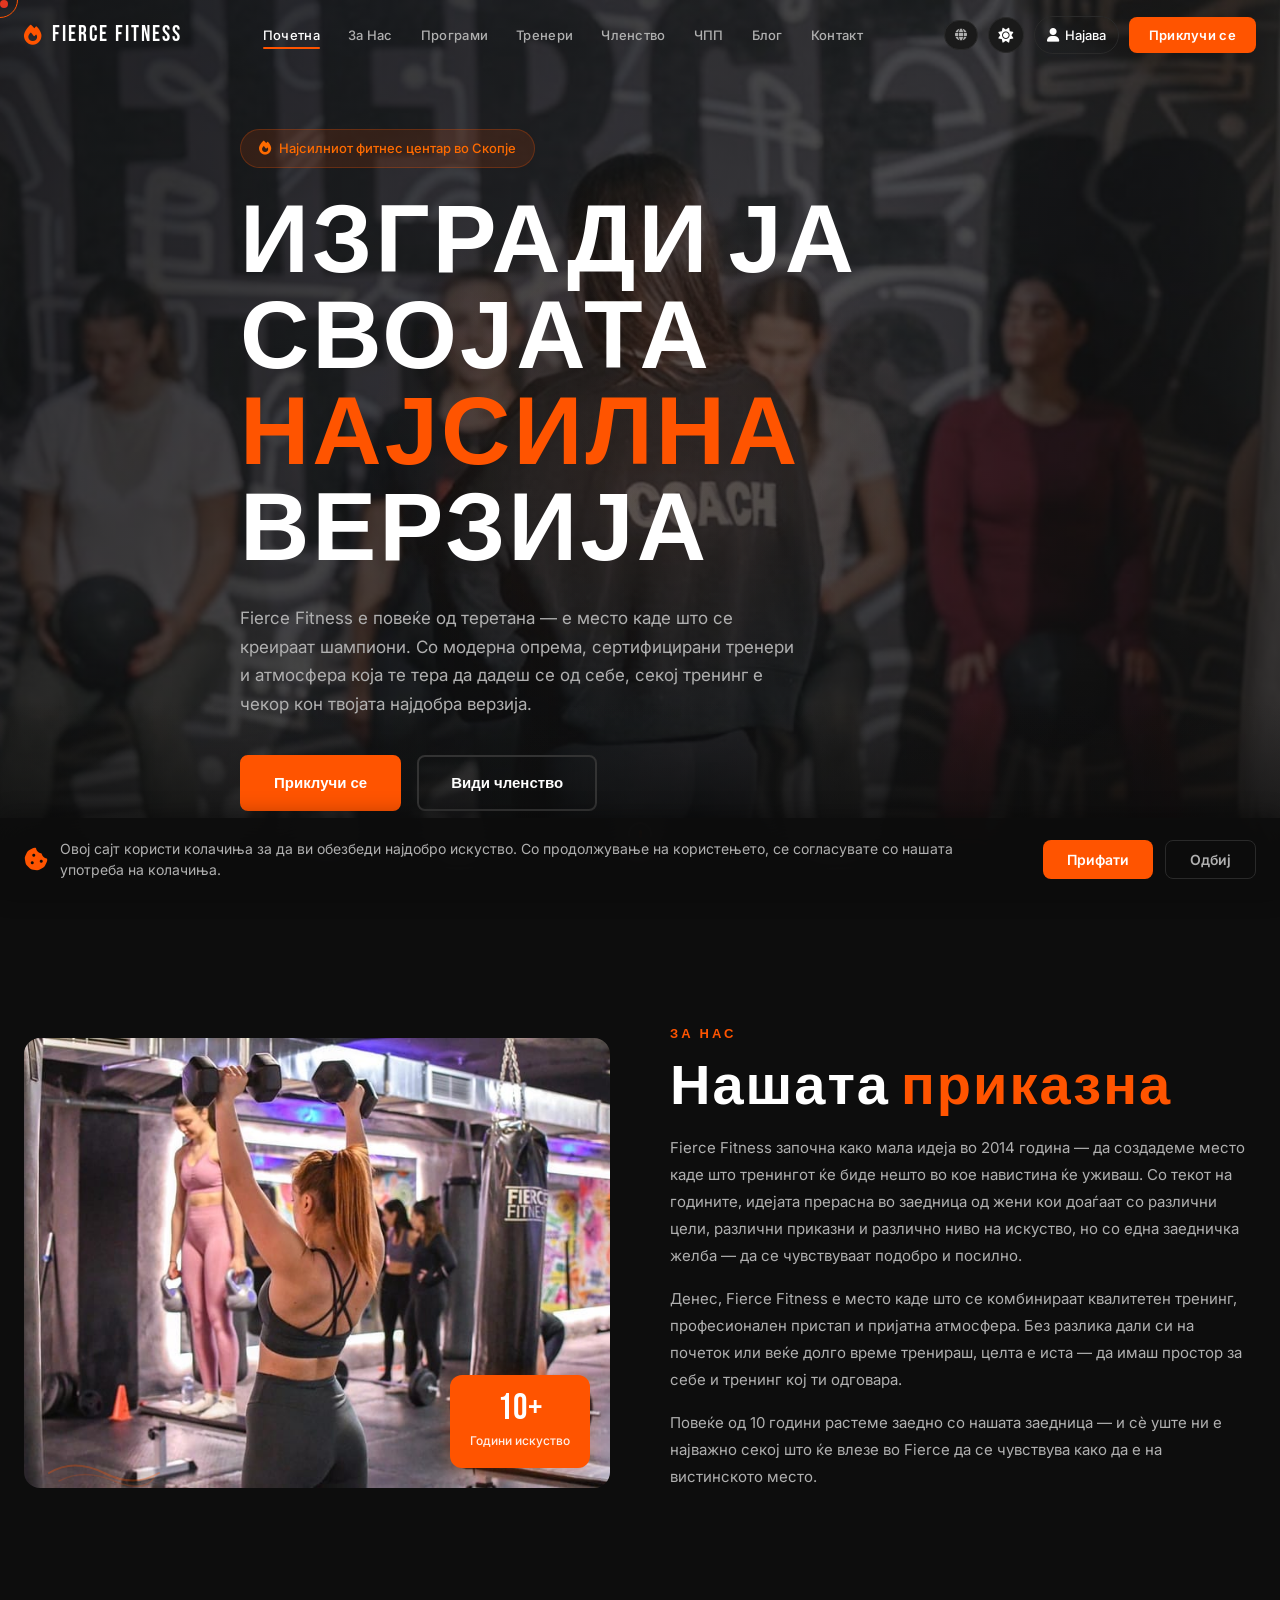
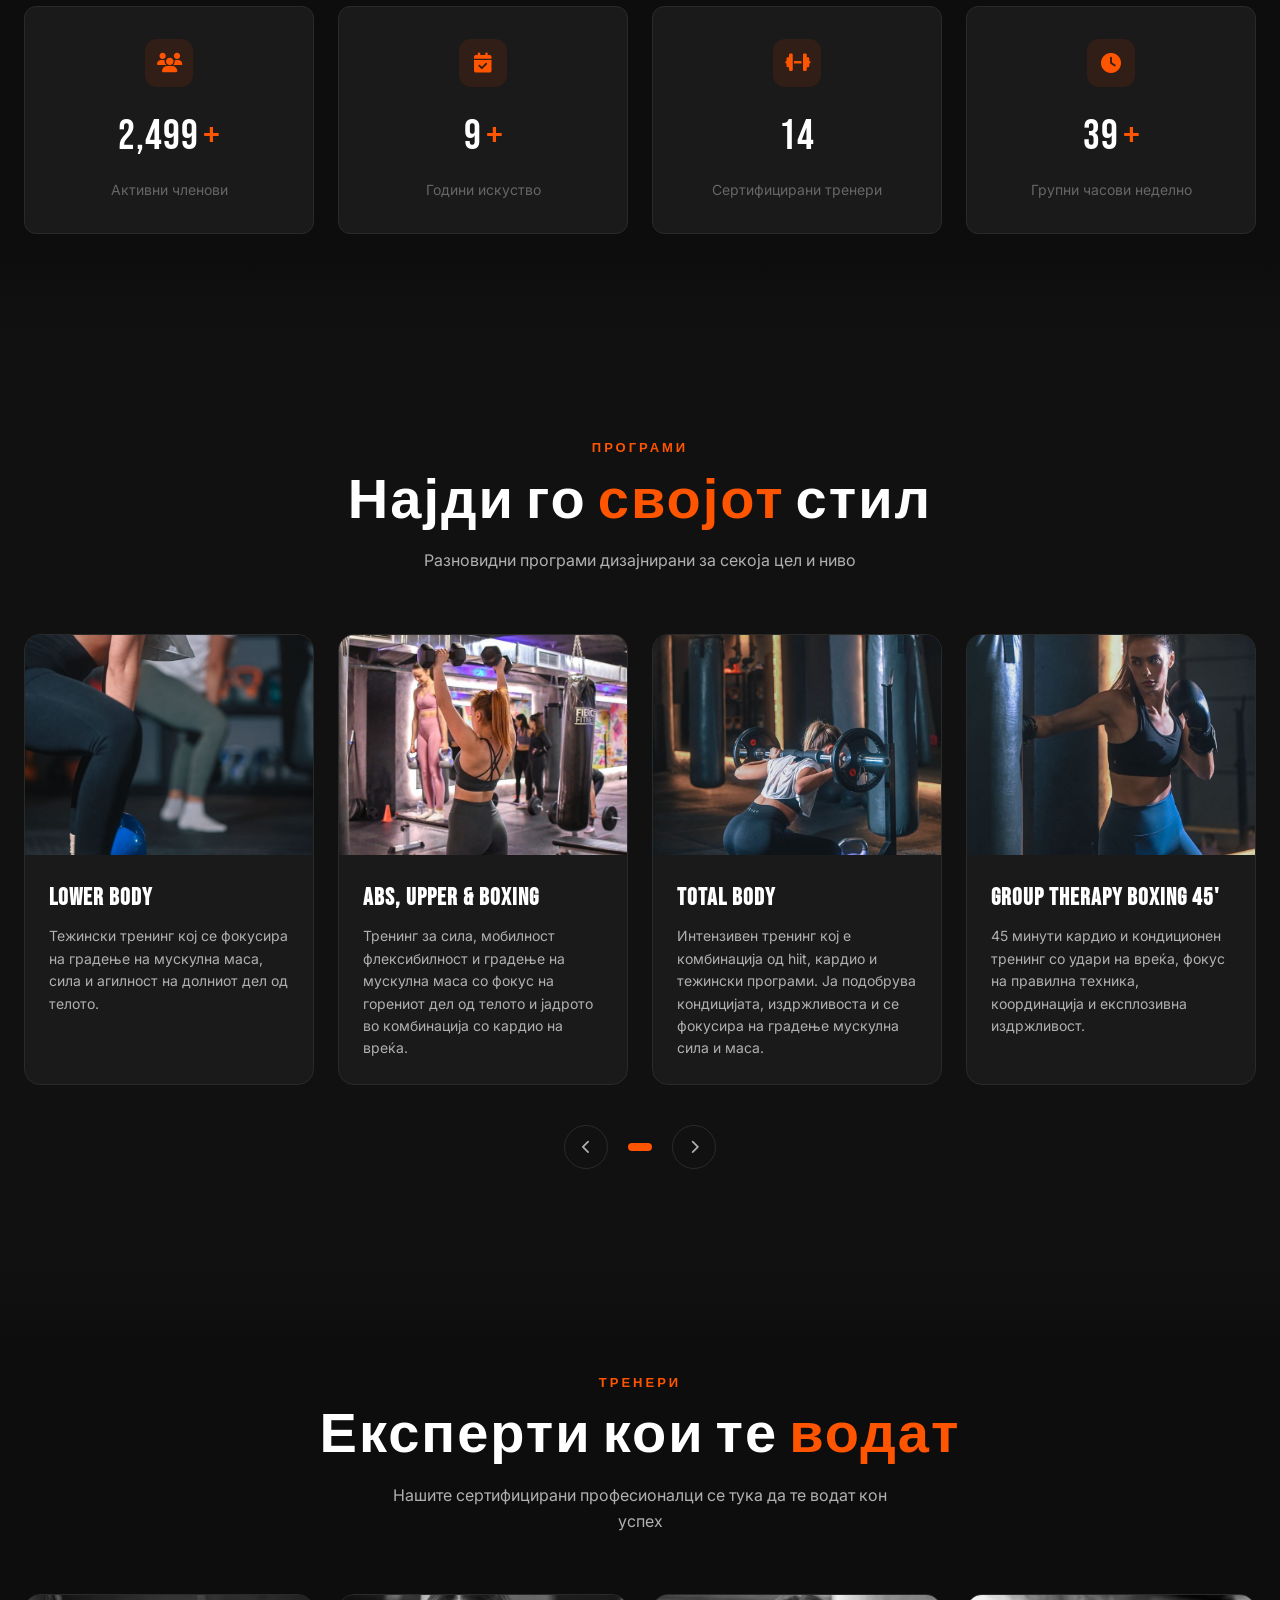
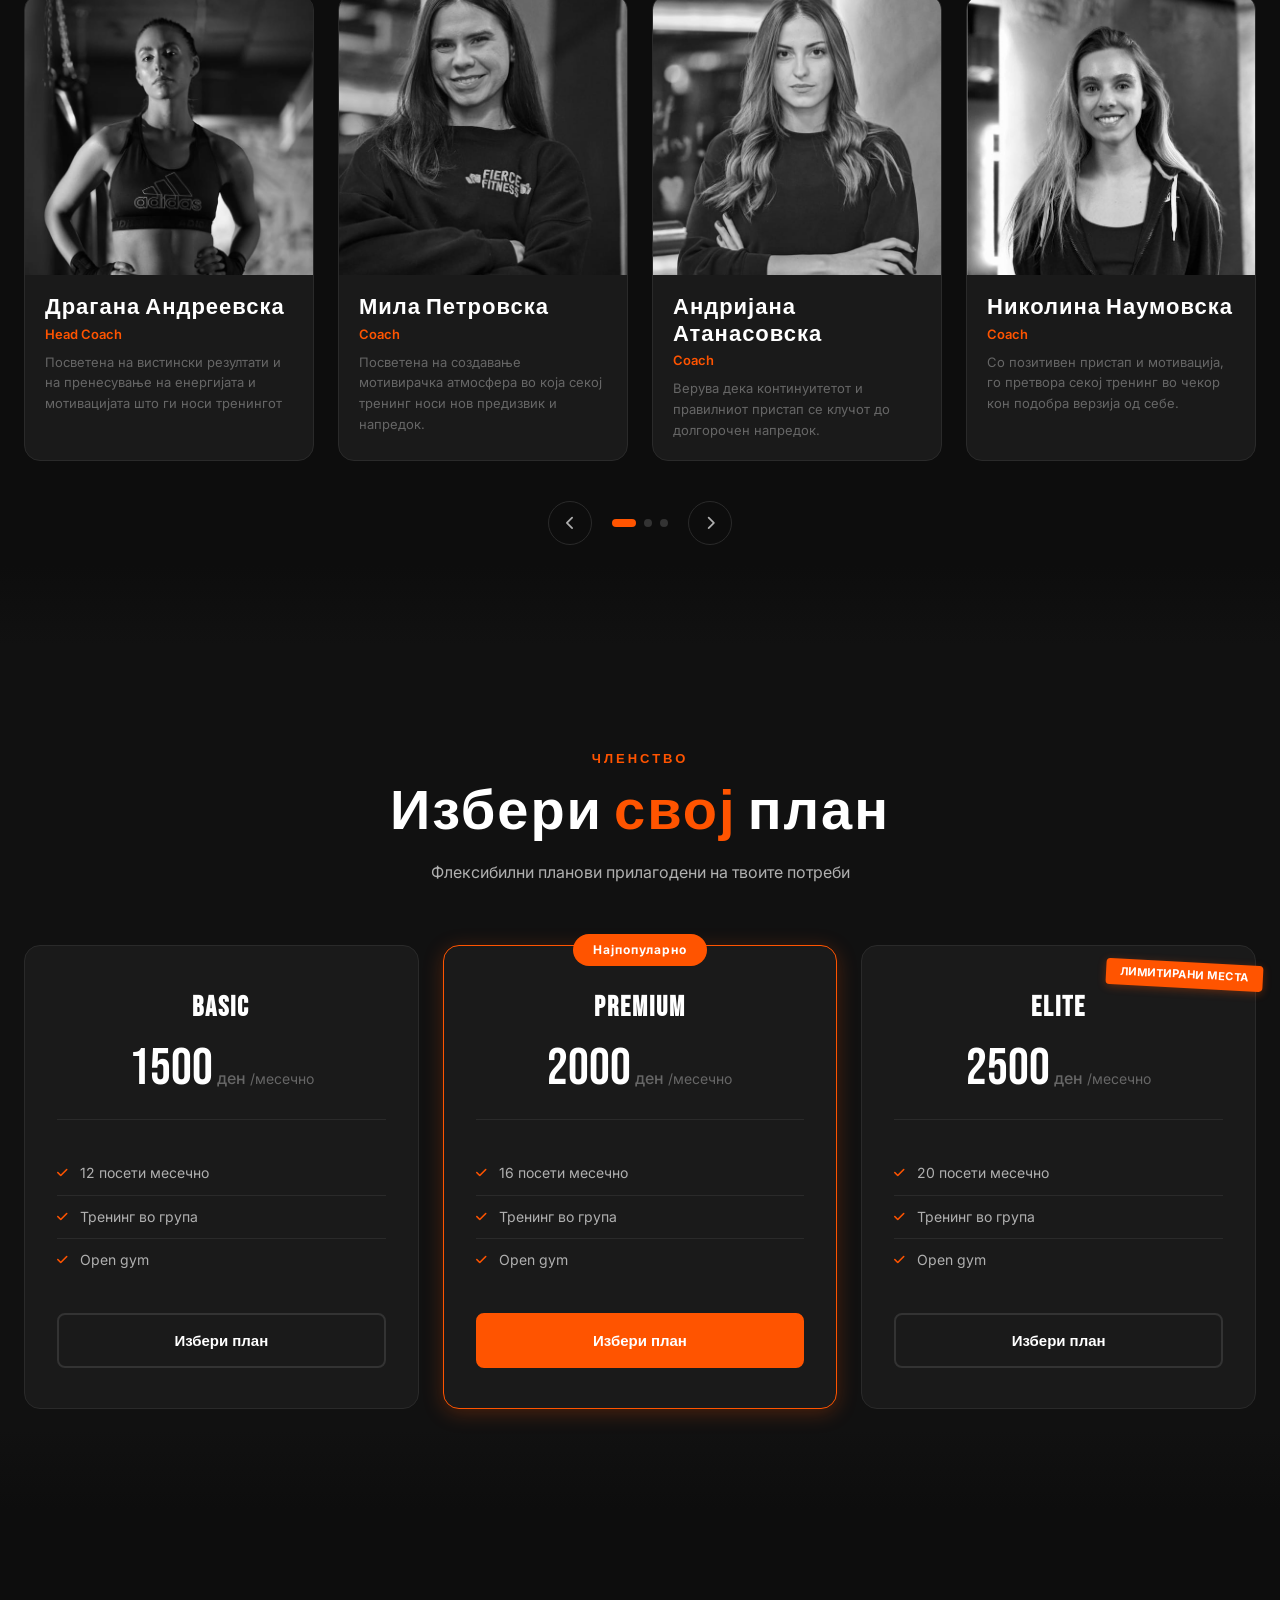
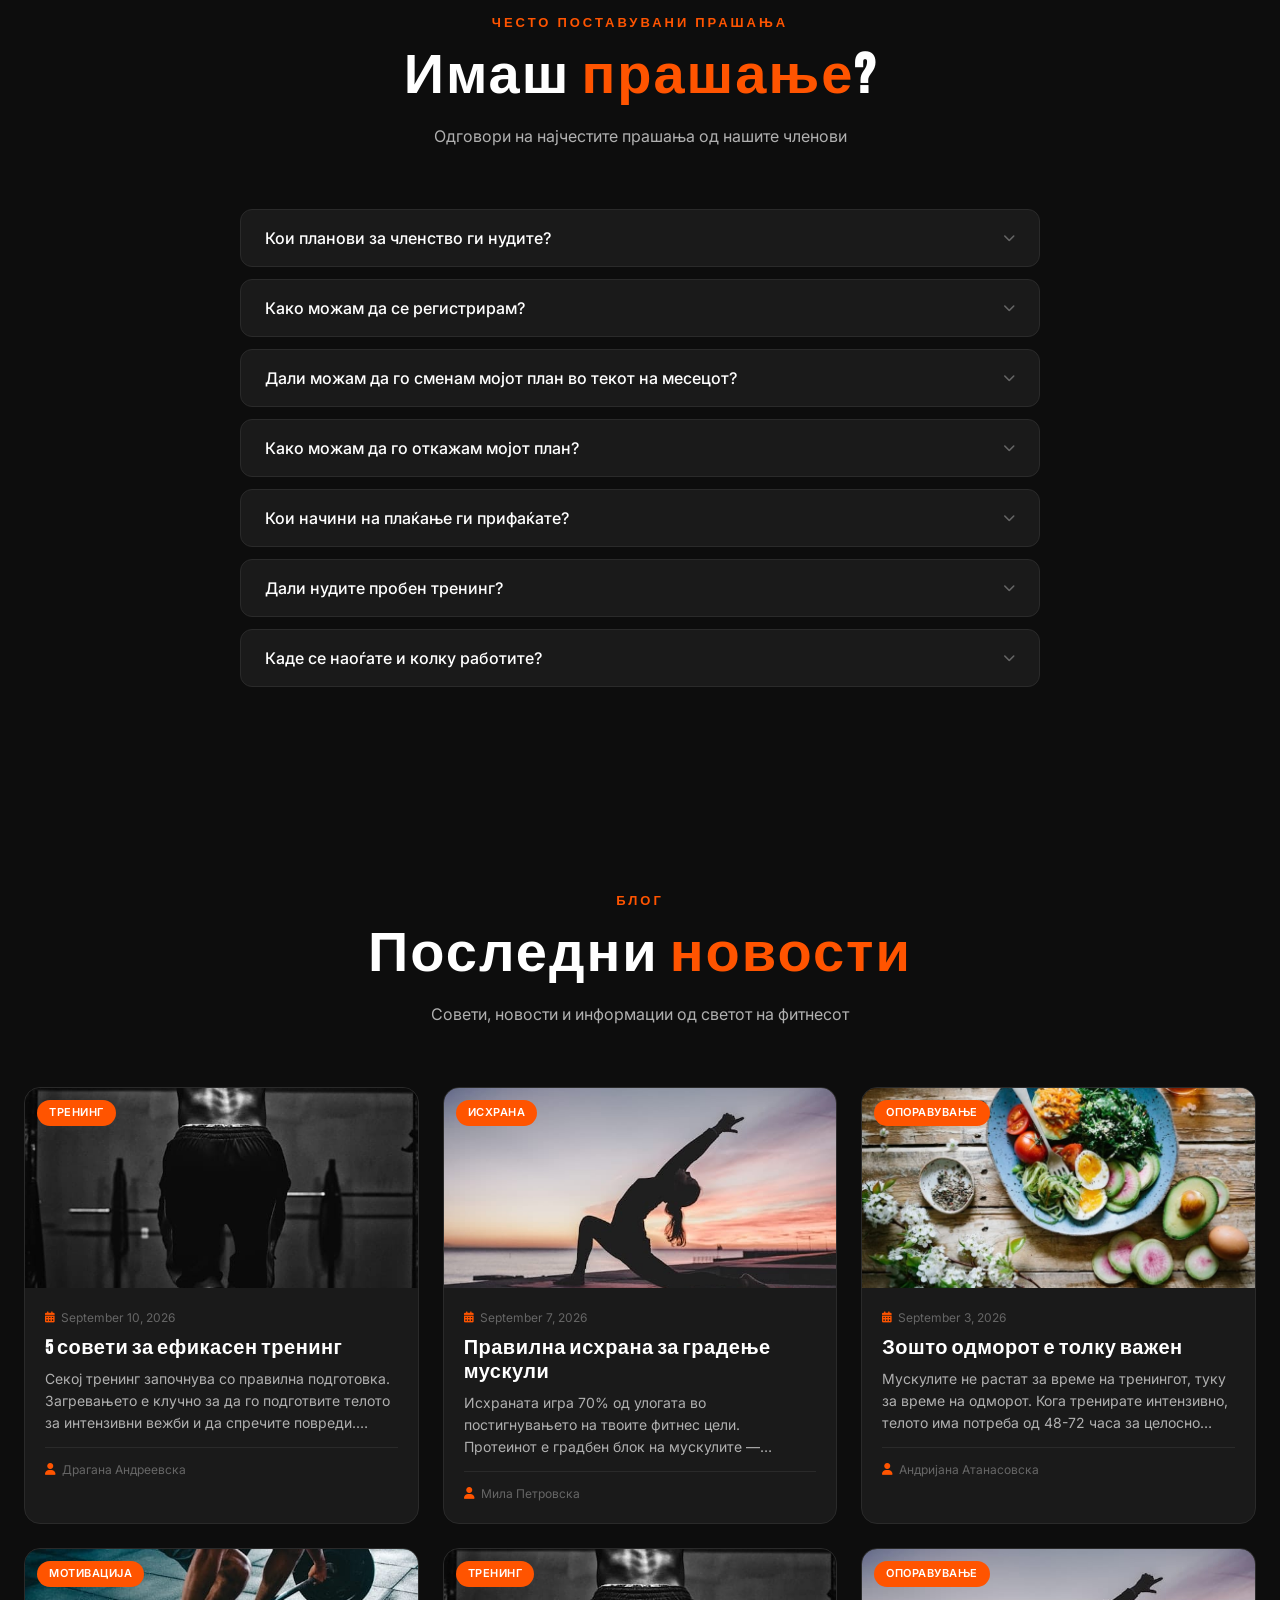
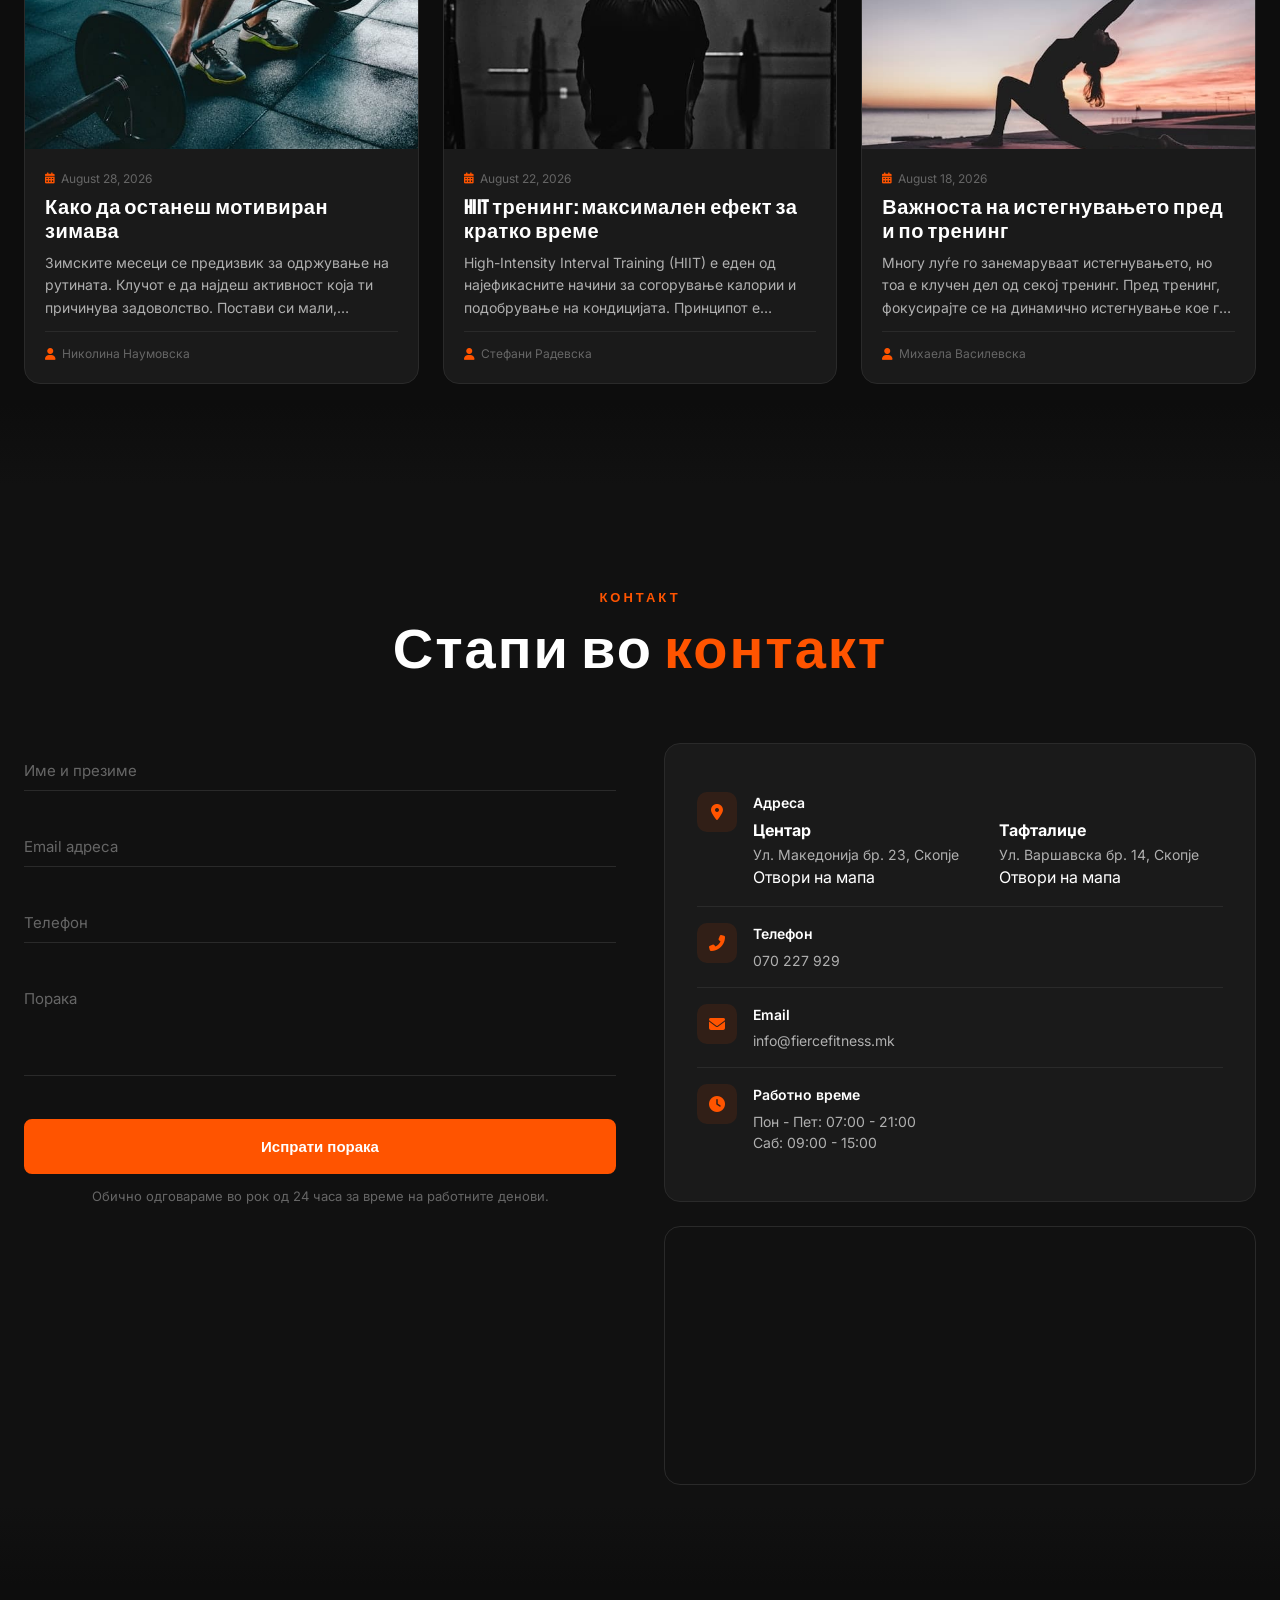
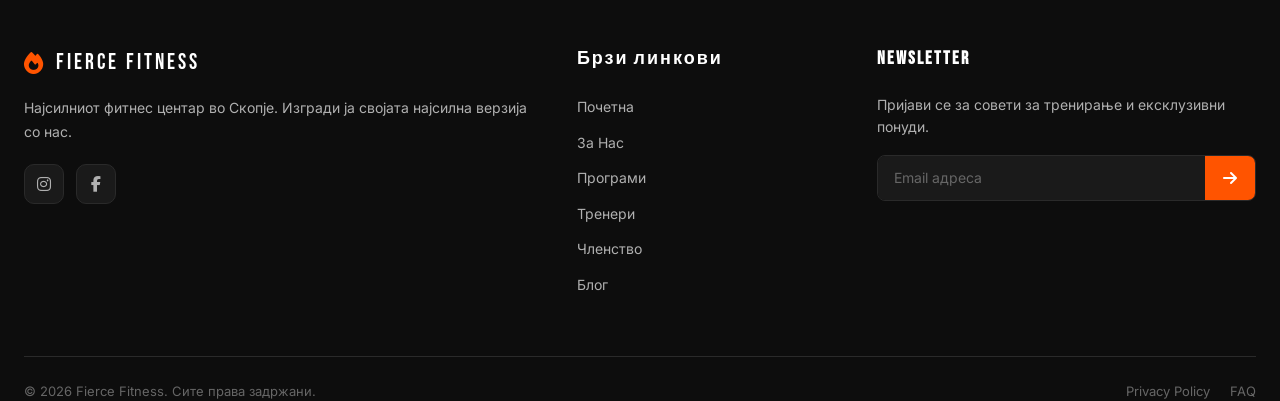
==== commit 3bfe90c0: "Optimize images and remove overlay" ====
--- a/index.html
+++ b/index.html
@@ -257,9 +257,6 @@
                 <div class="program-card animate-in">
                     <div class="program-image">
                         <img src="images/strength.jpg" alt="Lower body" loading="lazy" width="400" height="220">
-                        <div class="program-overlay">
-                            <span class="program-more" data-i18n="program_more">Повеќе →</span>
-                        </div>
                     </div>
                     <div class="program-info">
                         <h3 data-i18n="program1_title">Lower body</h3>
@@ -269,9 +266,6 @@
                 <div class="program-card animate-in">
                     <div class="program-image">
                         <img src="images/hiit.jpg" alt="Abs, upper & boxing" loading="lazy" width="400" height="220">
-                        <div class="program-overlay">
-                            <span class="program-more" data-i18n="program_more">Повеќе →</span>
-                        </div>
                     </div>
                     <div class="program-info">
                         <h3 data-i18n="program2_title">Abs, upper & boxing</h3>
@@ -281,9 +275,6 @@
                 <div class="program-card animate-in">
                     <div class="program-image">
                         <img src="images/functional.jpg" alt="Total body" loading="lazy" width="400" height="220">
-                        <div class="program-overlay">
-                            <span class="program-more" data-i18n="program_more">Повеќе →</span>
-                        </div>
                     </div>
                     <div class="program-info">
                         <h3 data-i18n="program3_title">Total body</h3>
@@ -294,9 +285,6 @@
                 <div class="program-card animate-in">
                     <div class="program-image">
                         <img src="images/personal.jpg" alt="Group therapy boxing 45'" loading="lazy" width="400" height="220">
-                        <div class="program-overlay">
-                            <span class="program-more" data-i18n="program_more">Повеќе →</span>
-                        </div>
                     </div>
                     <div class="program-info">
                         <h3 data-i18n="program4_title">Group therapy boxing 45'</h3>
--- a/style.css
+++ b/style.css
@@ -1147,34 +1147,6 @@
     transform: scale(1.08);
 }
 
-.program-overlay {
-    position: absolute;
-    inset: 0;
-    background: linear-gradient(to top, var(--overlay-gradient-program) 0%, transparent 60%);
-    display: flex;
-    align-items: flex-end;
-    justify-content: center;
-    padding-bottom: 20px;
-    opacity: 0;
-    transition: opacity 0.4s ease;
-}
-
-.program-card:hover .program-overlay {
-    opacity: 1;
-}
-
-.program-more {
-    color: var(--accent);
-    font-size: 14px;
-    font-weight: 600;
-    cursor: pointer;
-    transition: var(--transition-smooth);
-}
-
-.program-more:hover {
-    letter-spacing: 1px;
-}
-
 .program-info {
     padding: 24px;
 }
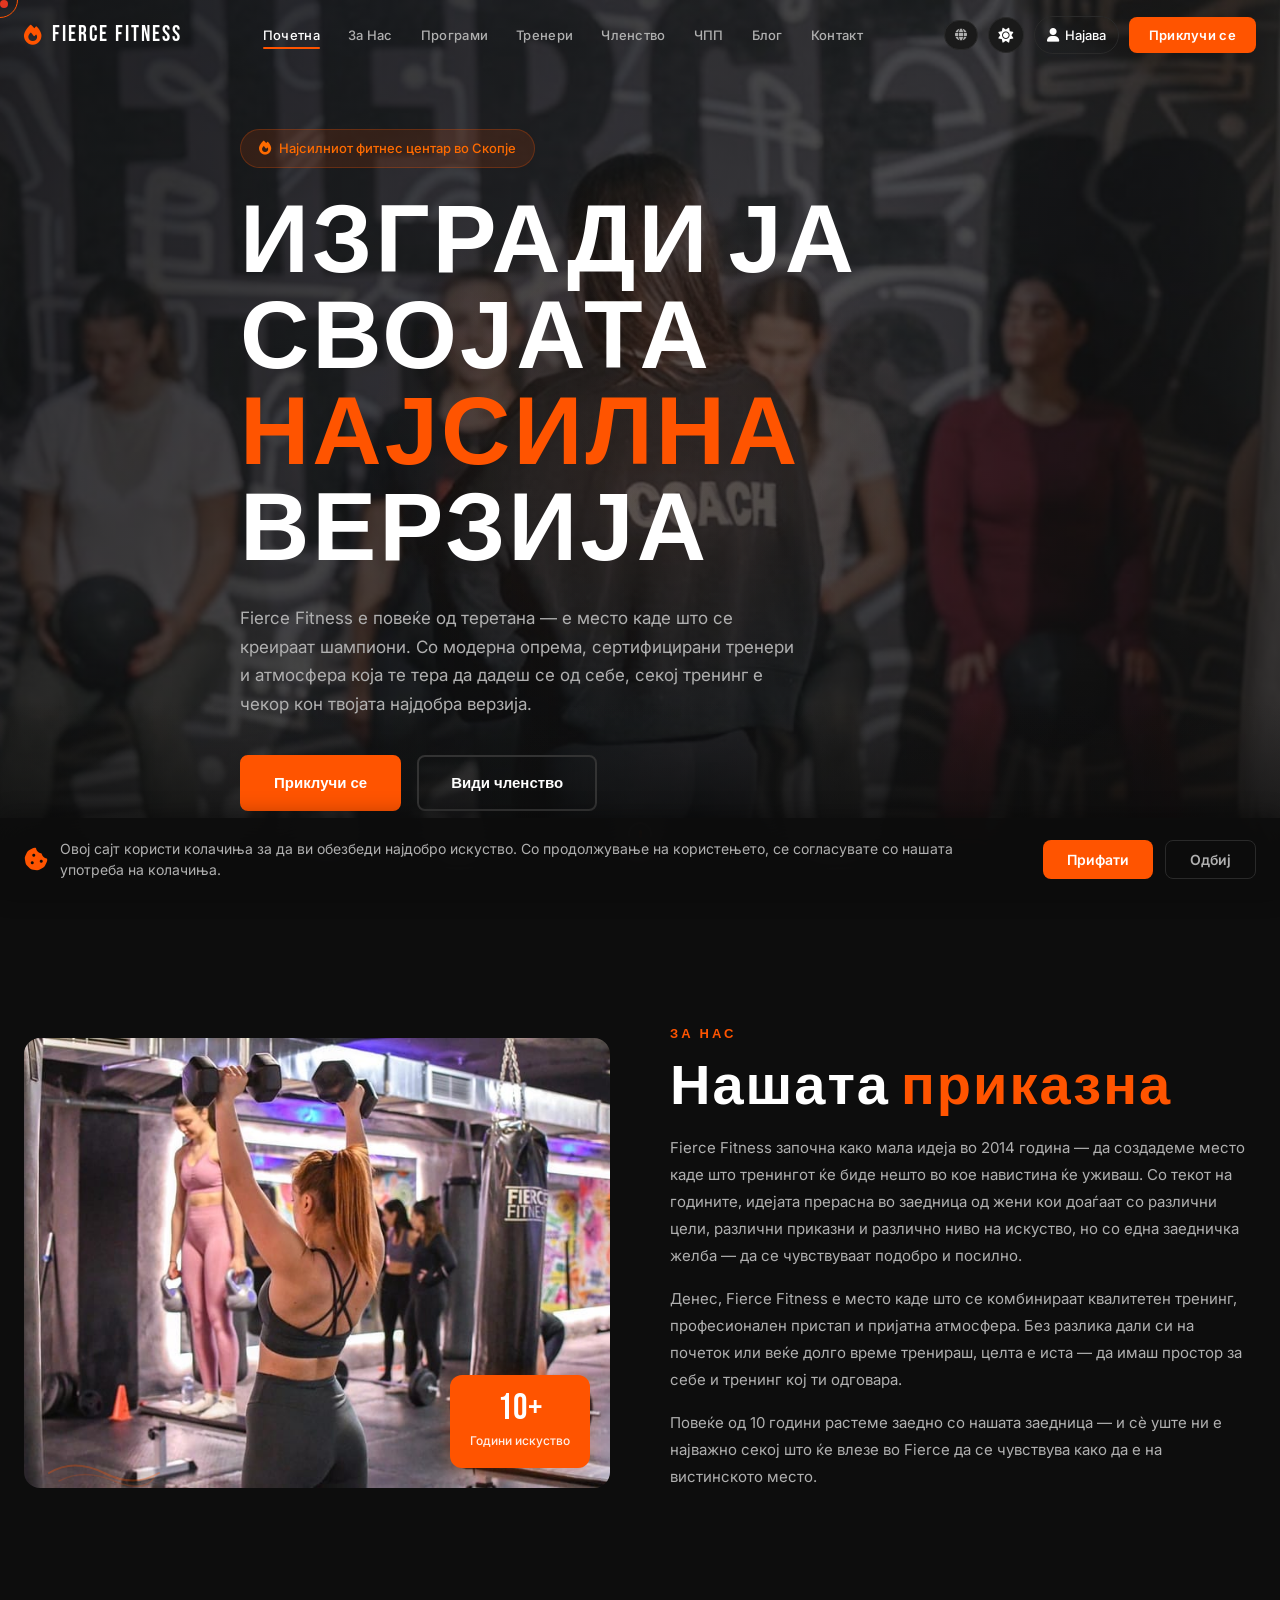
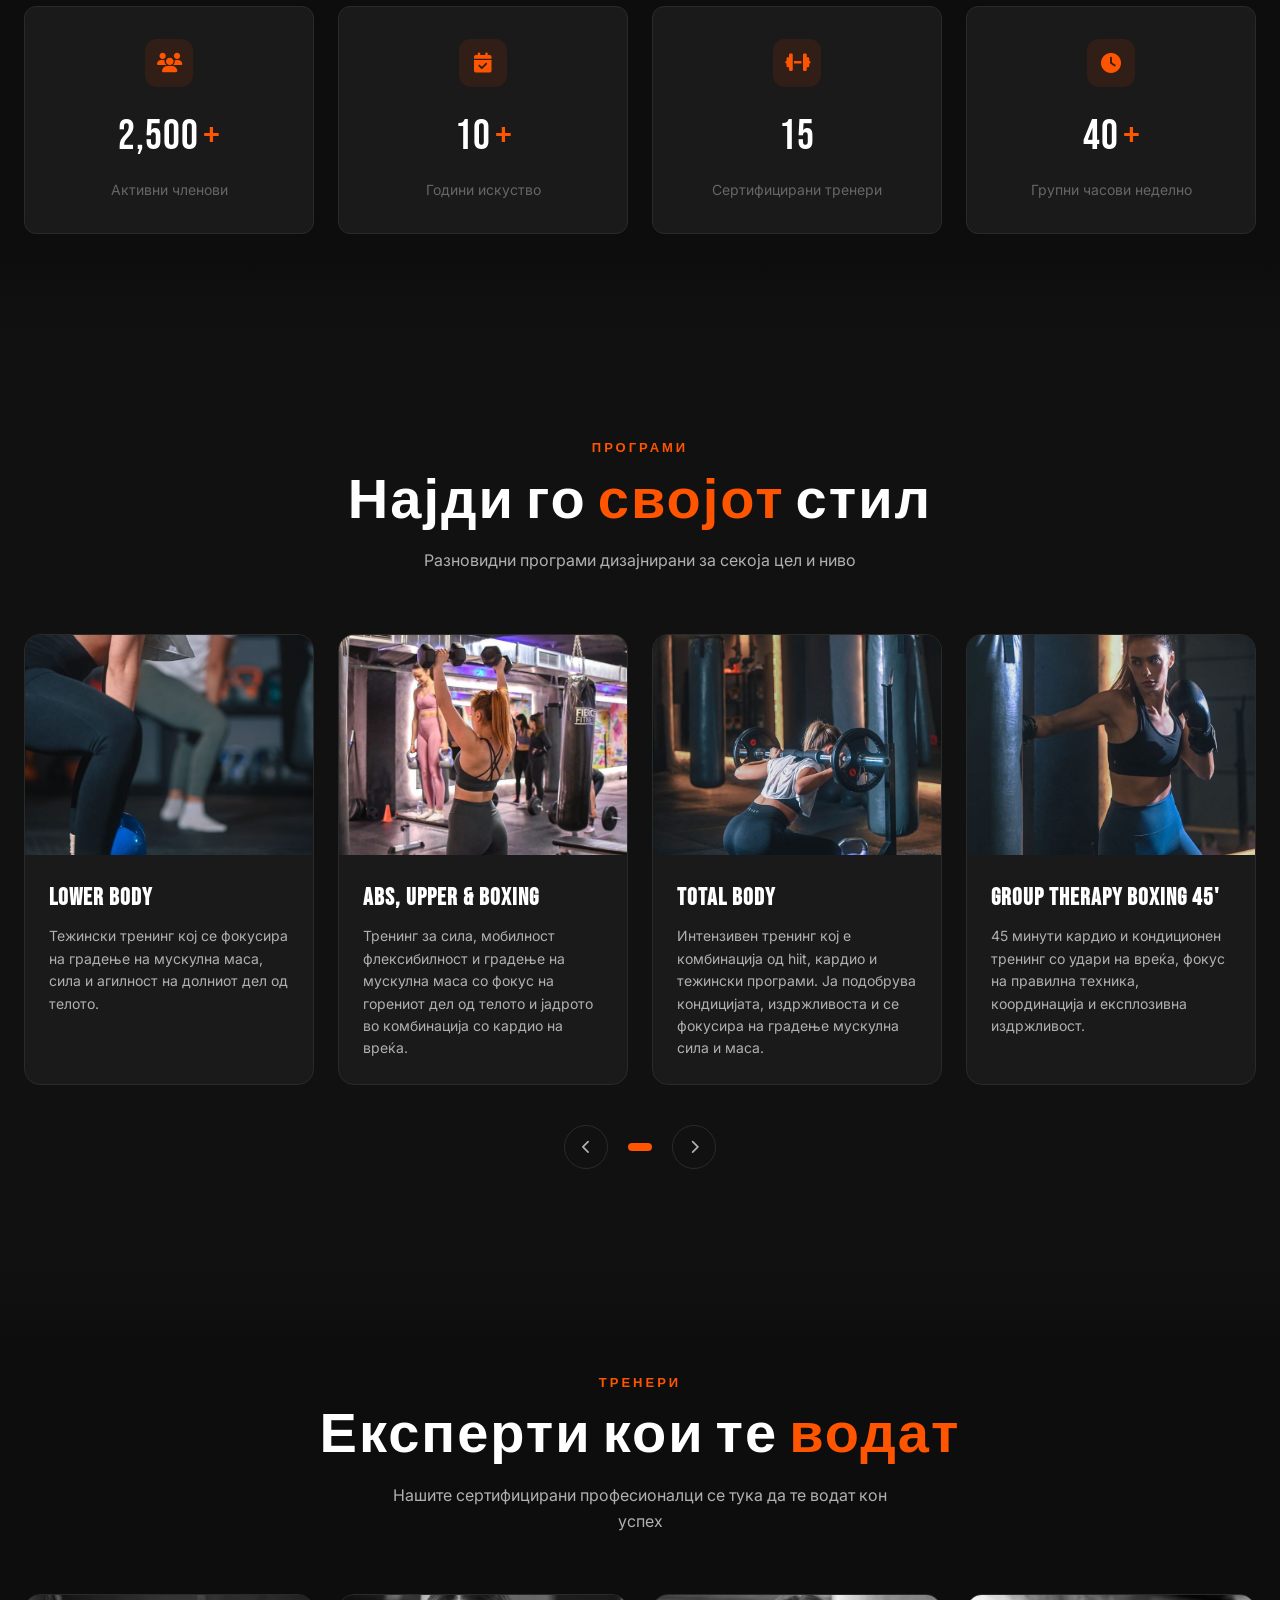
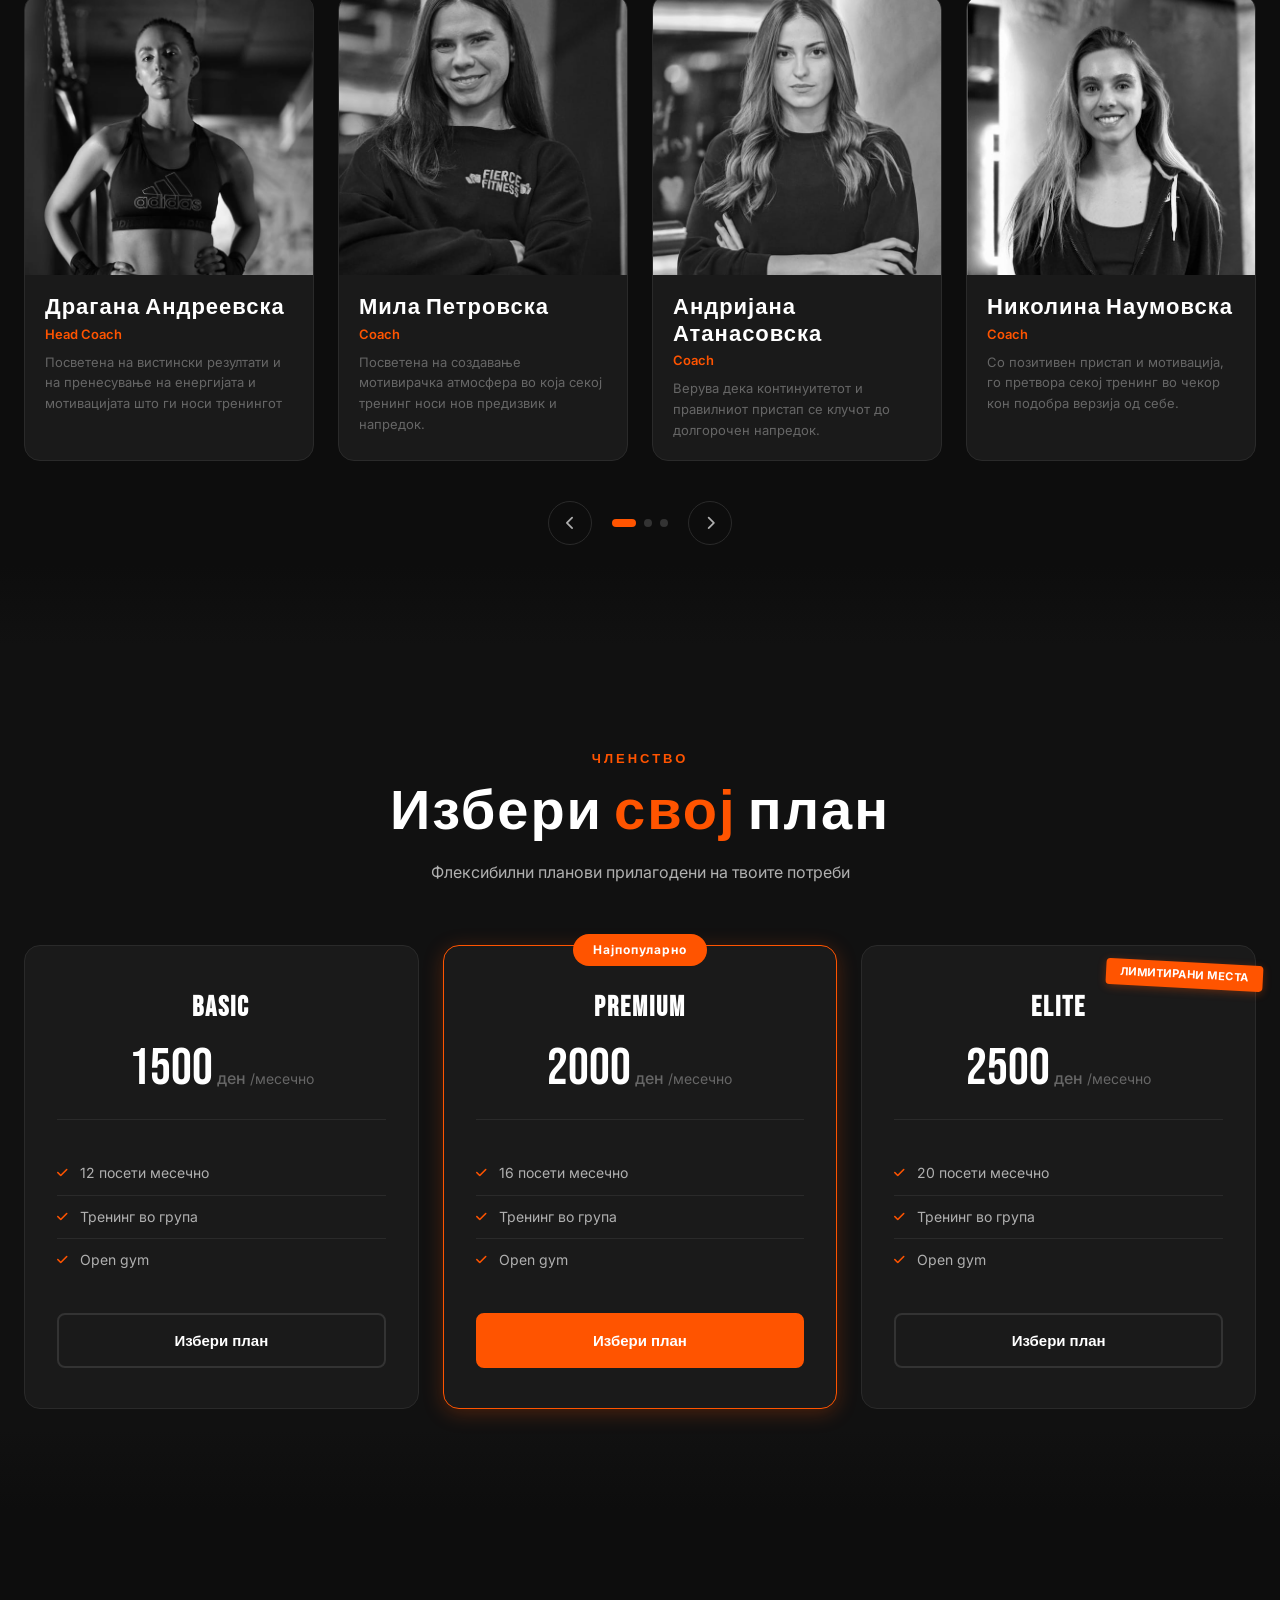
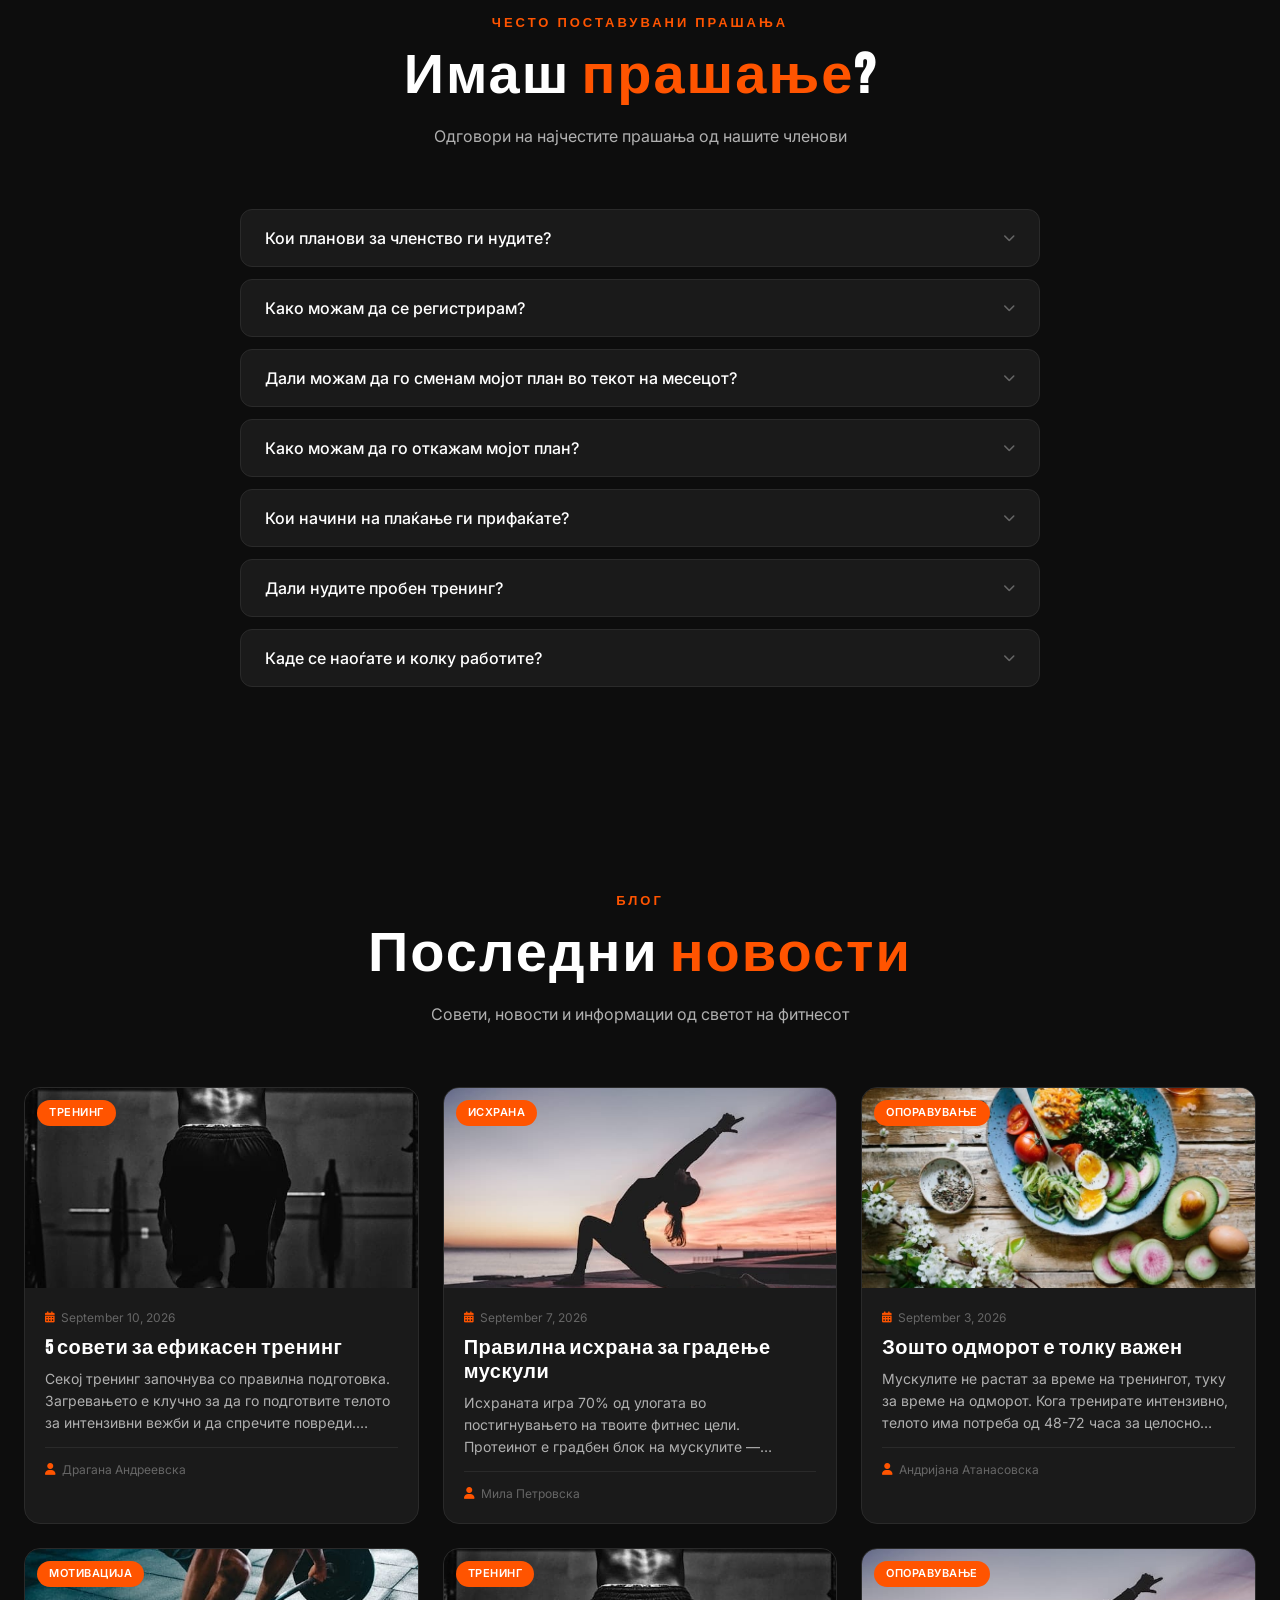
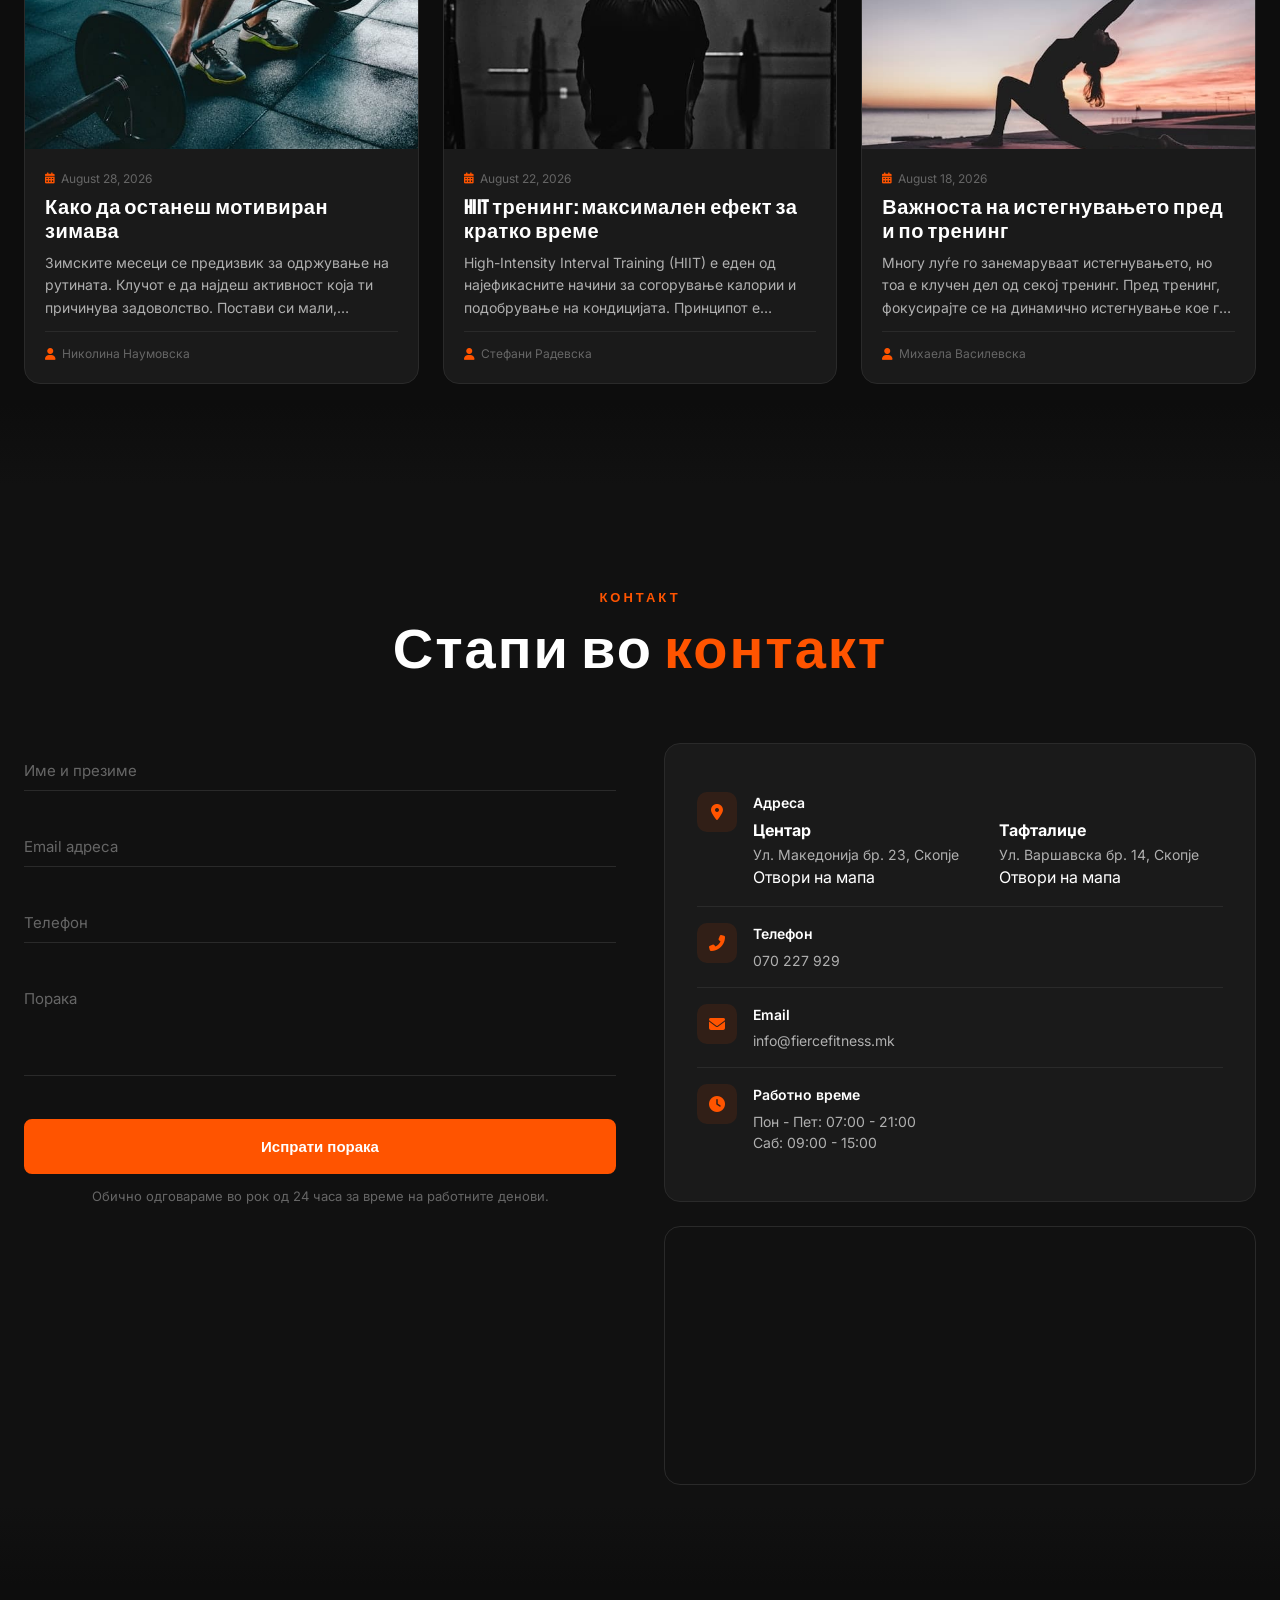
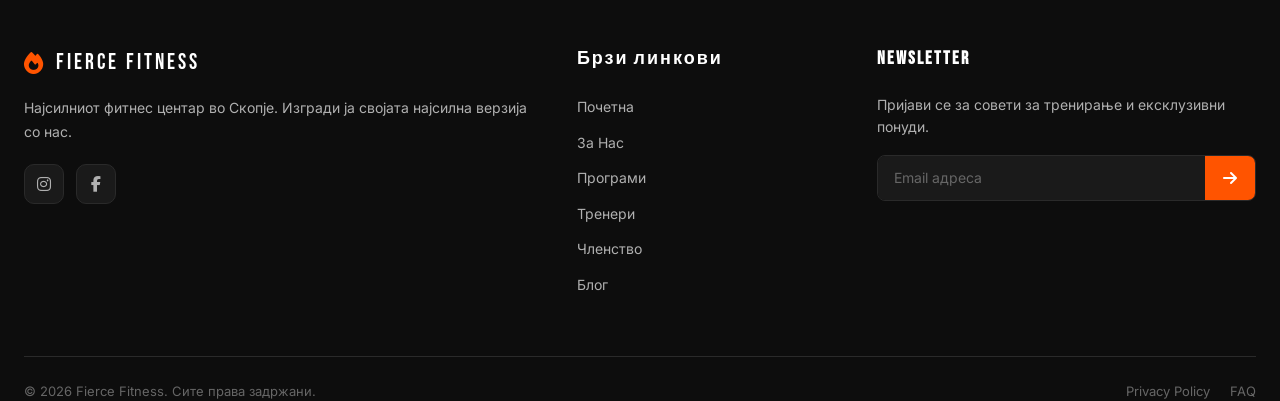
==== commit 1e711646: "Add special character to password validation rules" ====
--- a/index.html
+++ b/index.html
@@ -790,7 +790,7 @@
                     <input type="password" id="regPassword" required placeholder=" ">
                     <label>Лозинка</label>
                     <span class="form-line"></span>
-                    <small class="password-hint" data-i18n="reg_password_hint">Најмалку 8 карактери, голема буква, мала буква и број</small>
+                    <small class="password-hint" data-i18n="reg_password_hint">Најмалку 8 карактери, голема буква, мала буква, број и специјален карактер</small>
                 </div>
                 <div class="form-group">
                     <input type="password" id="regPasswordConfirm" required placeholder=" ">
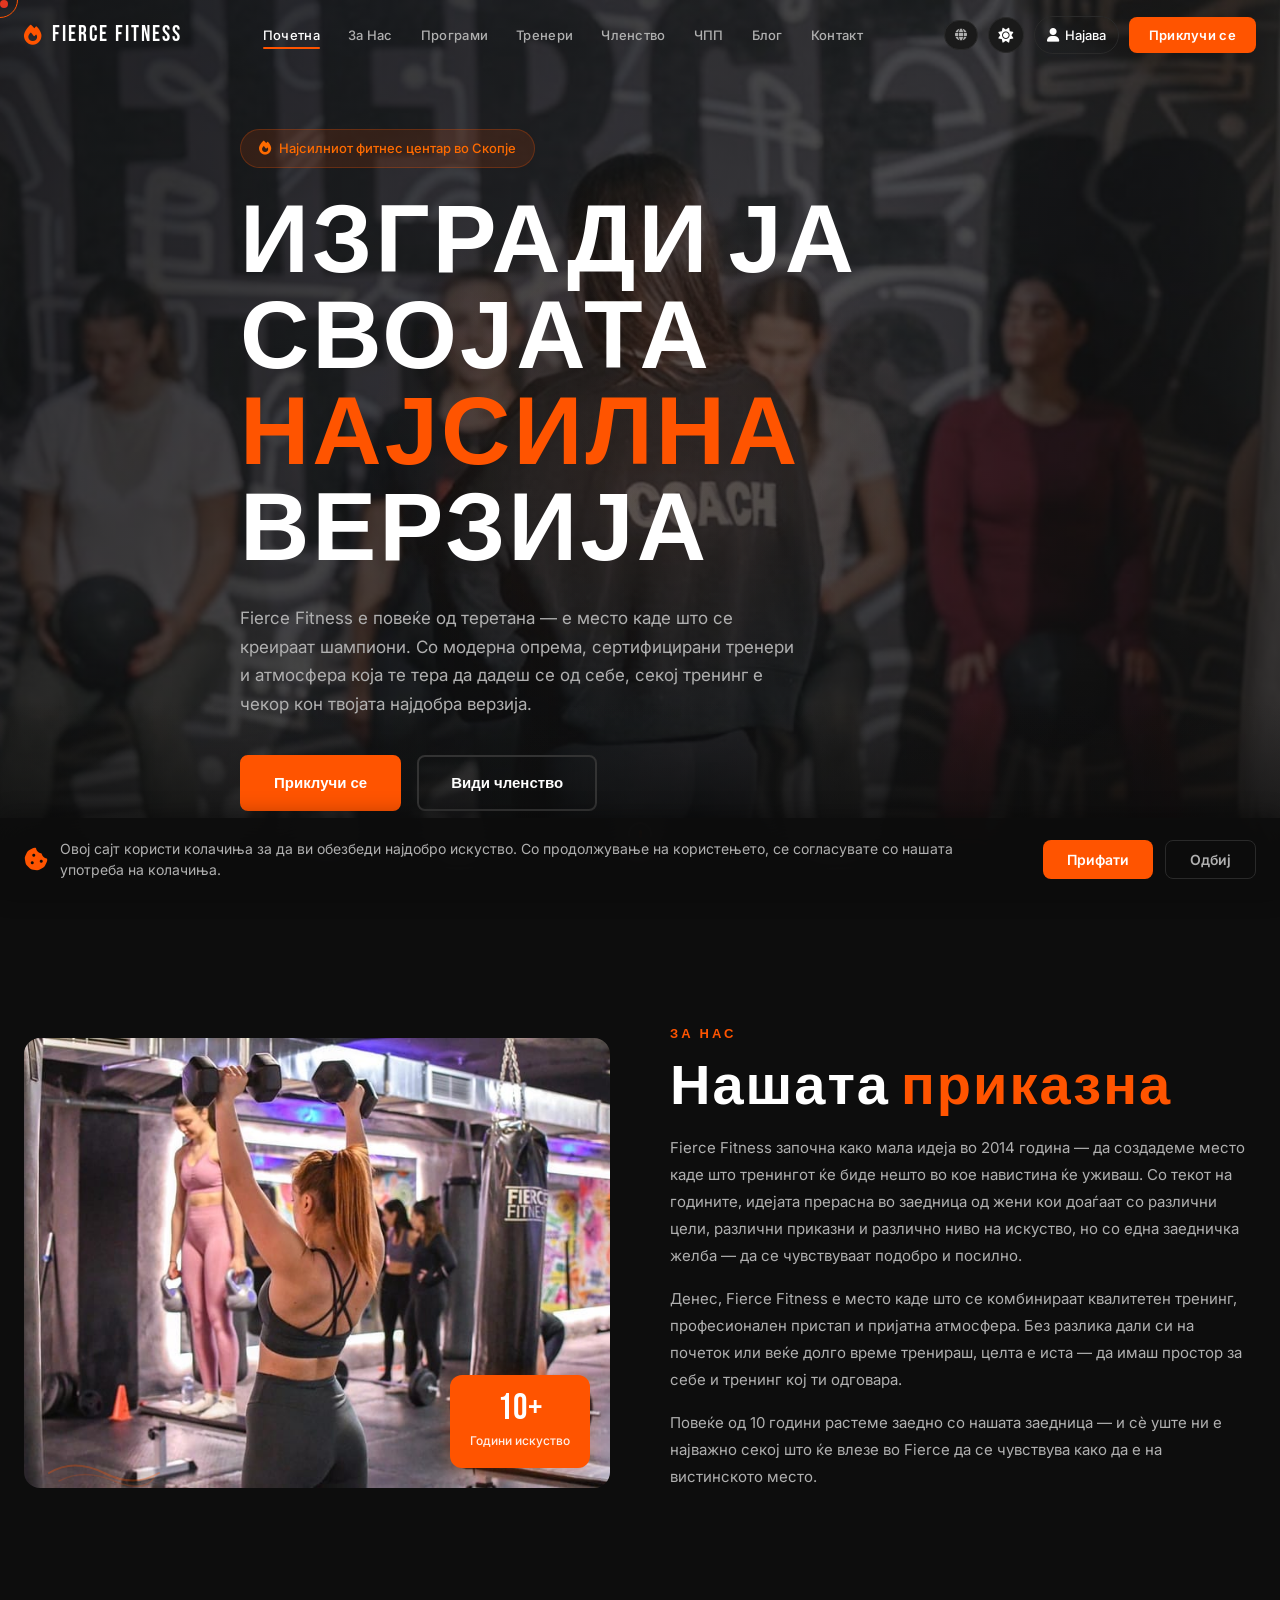
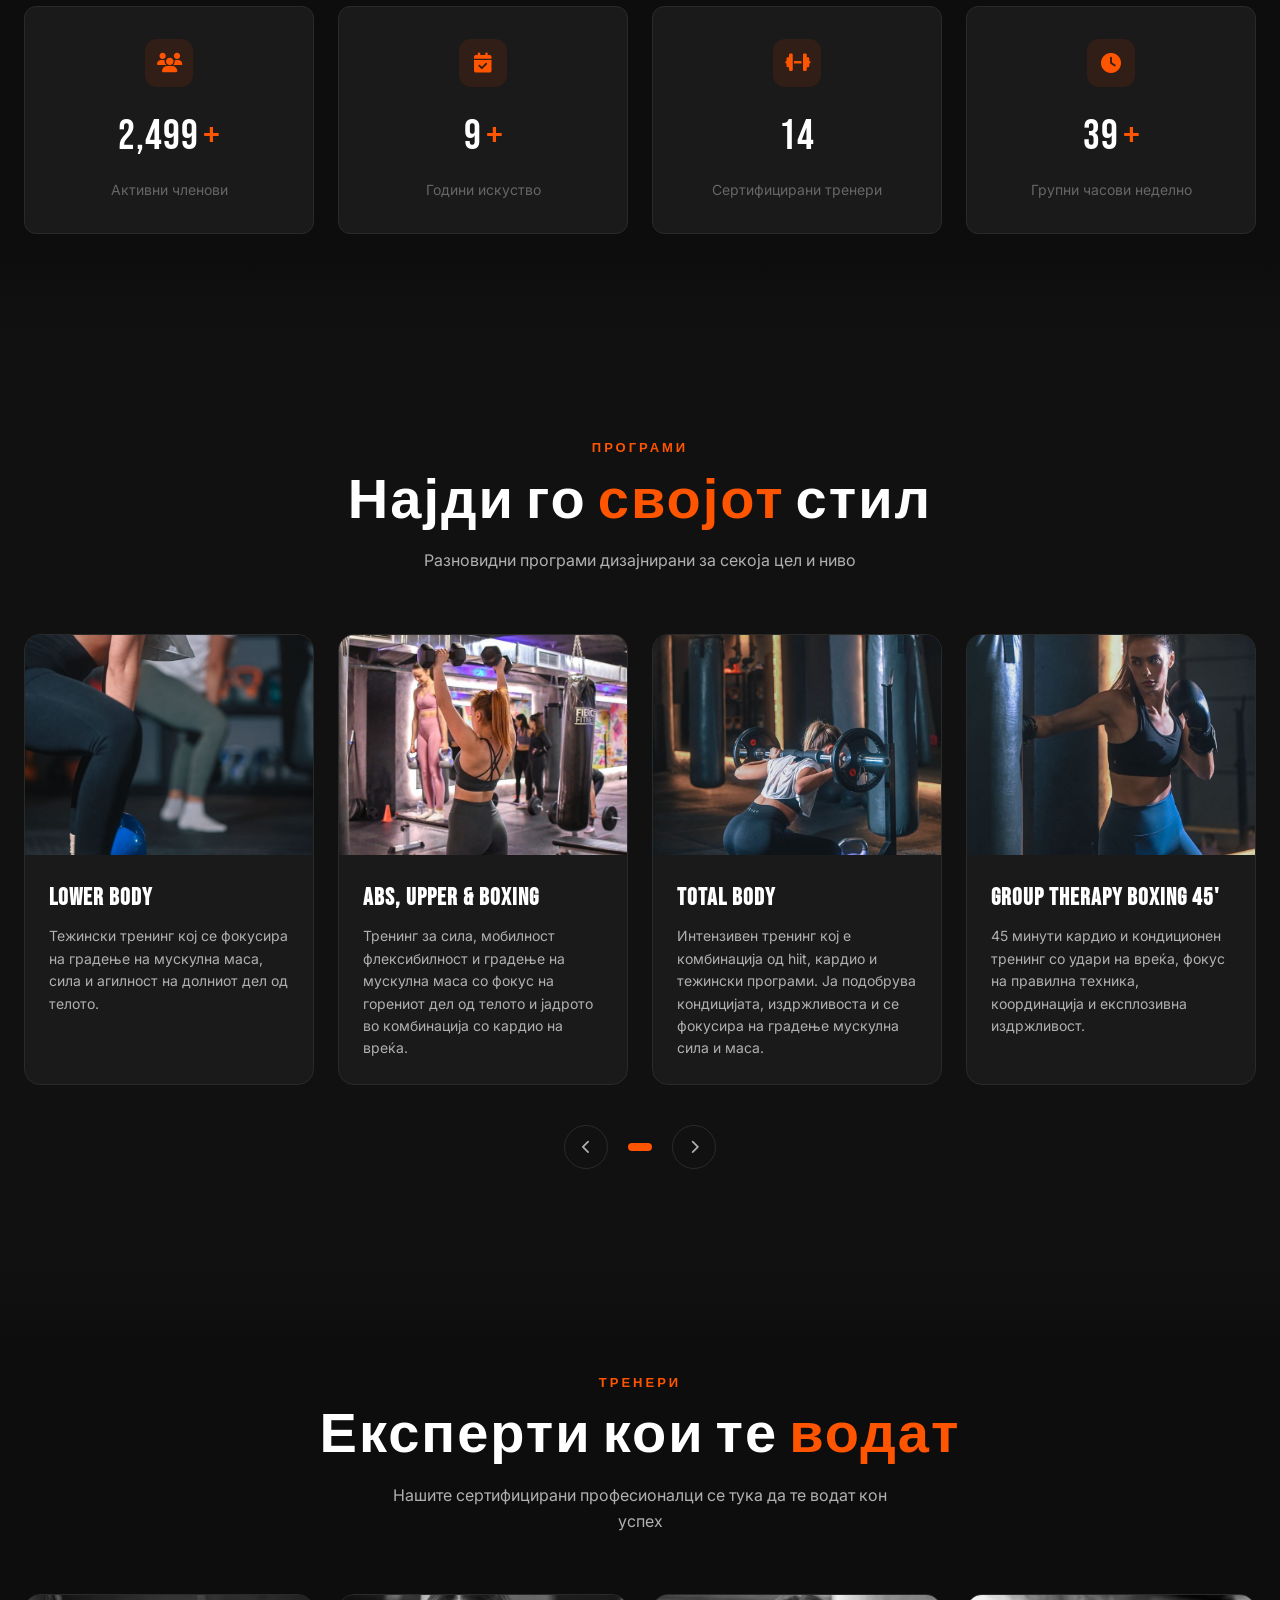
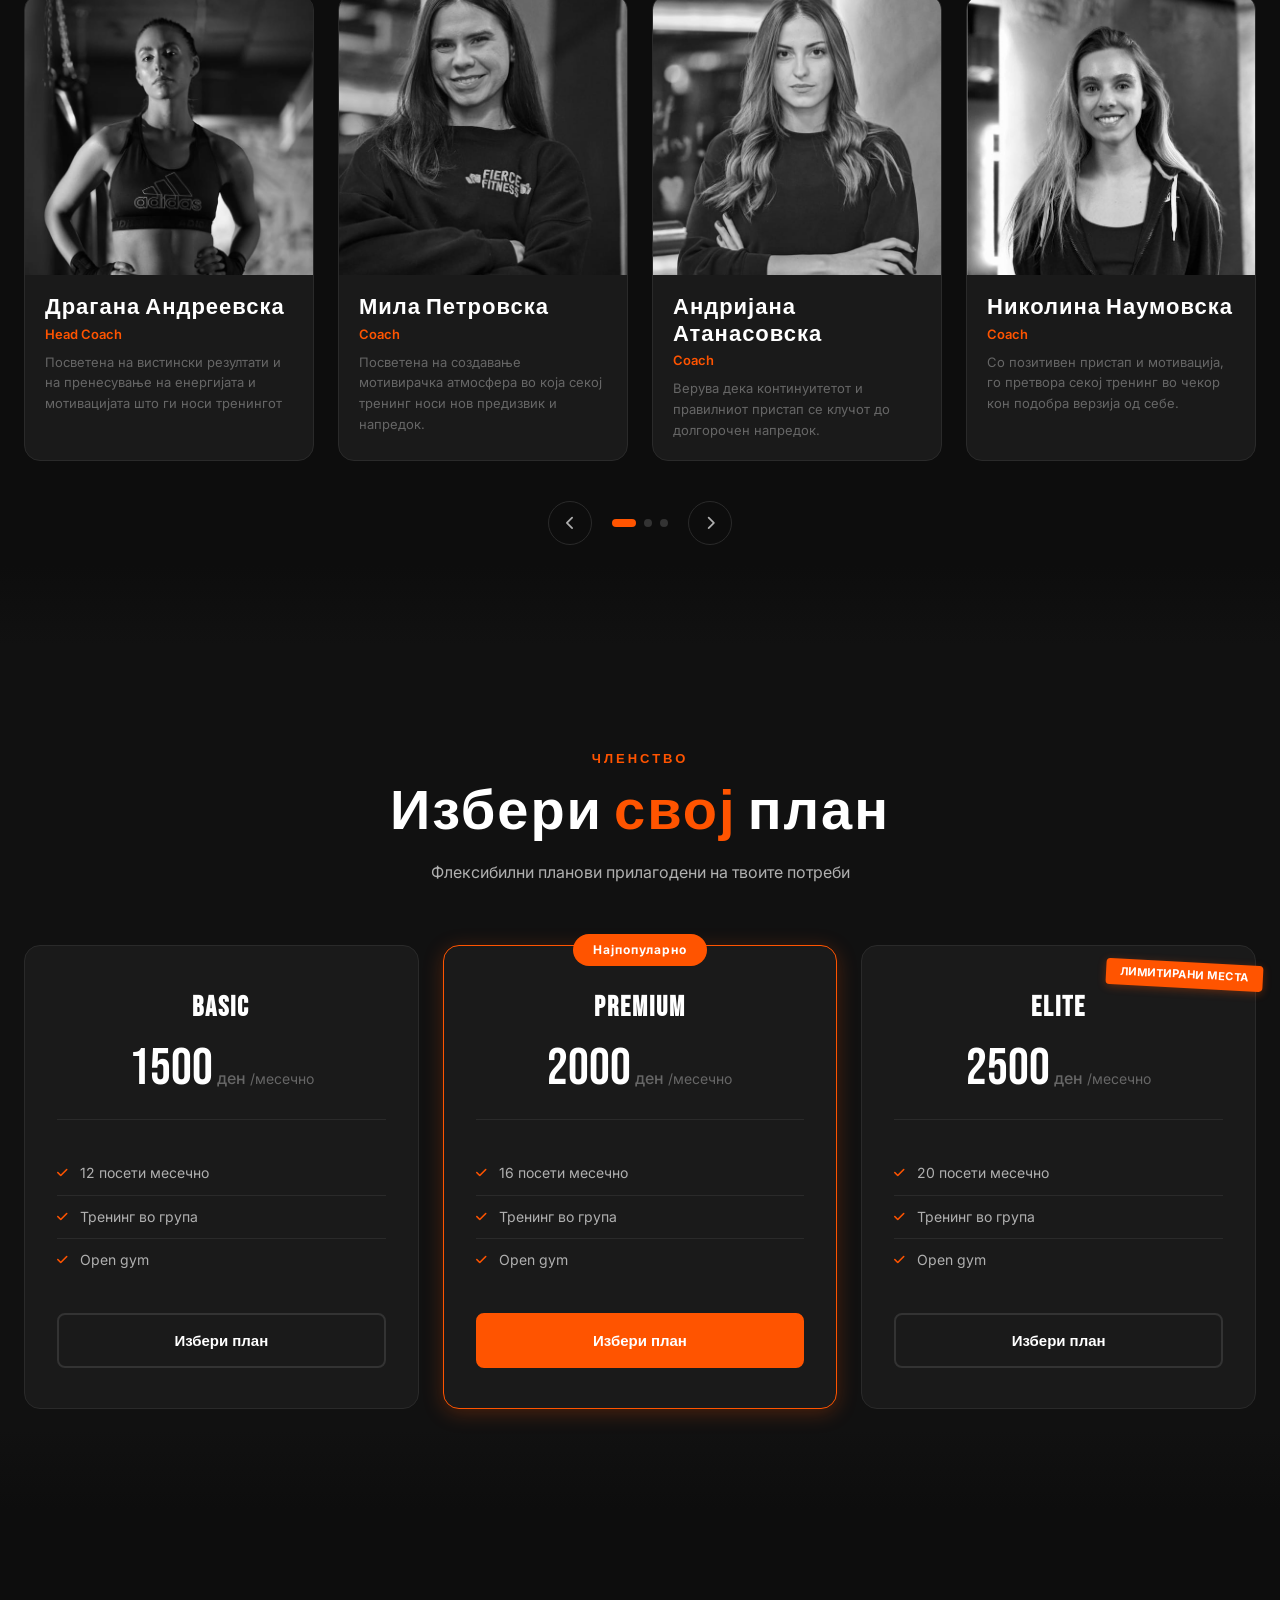
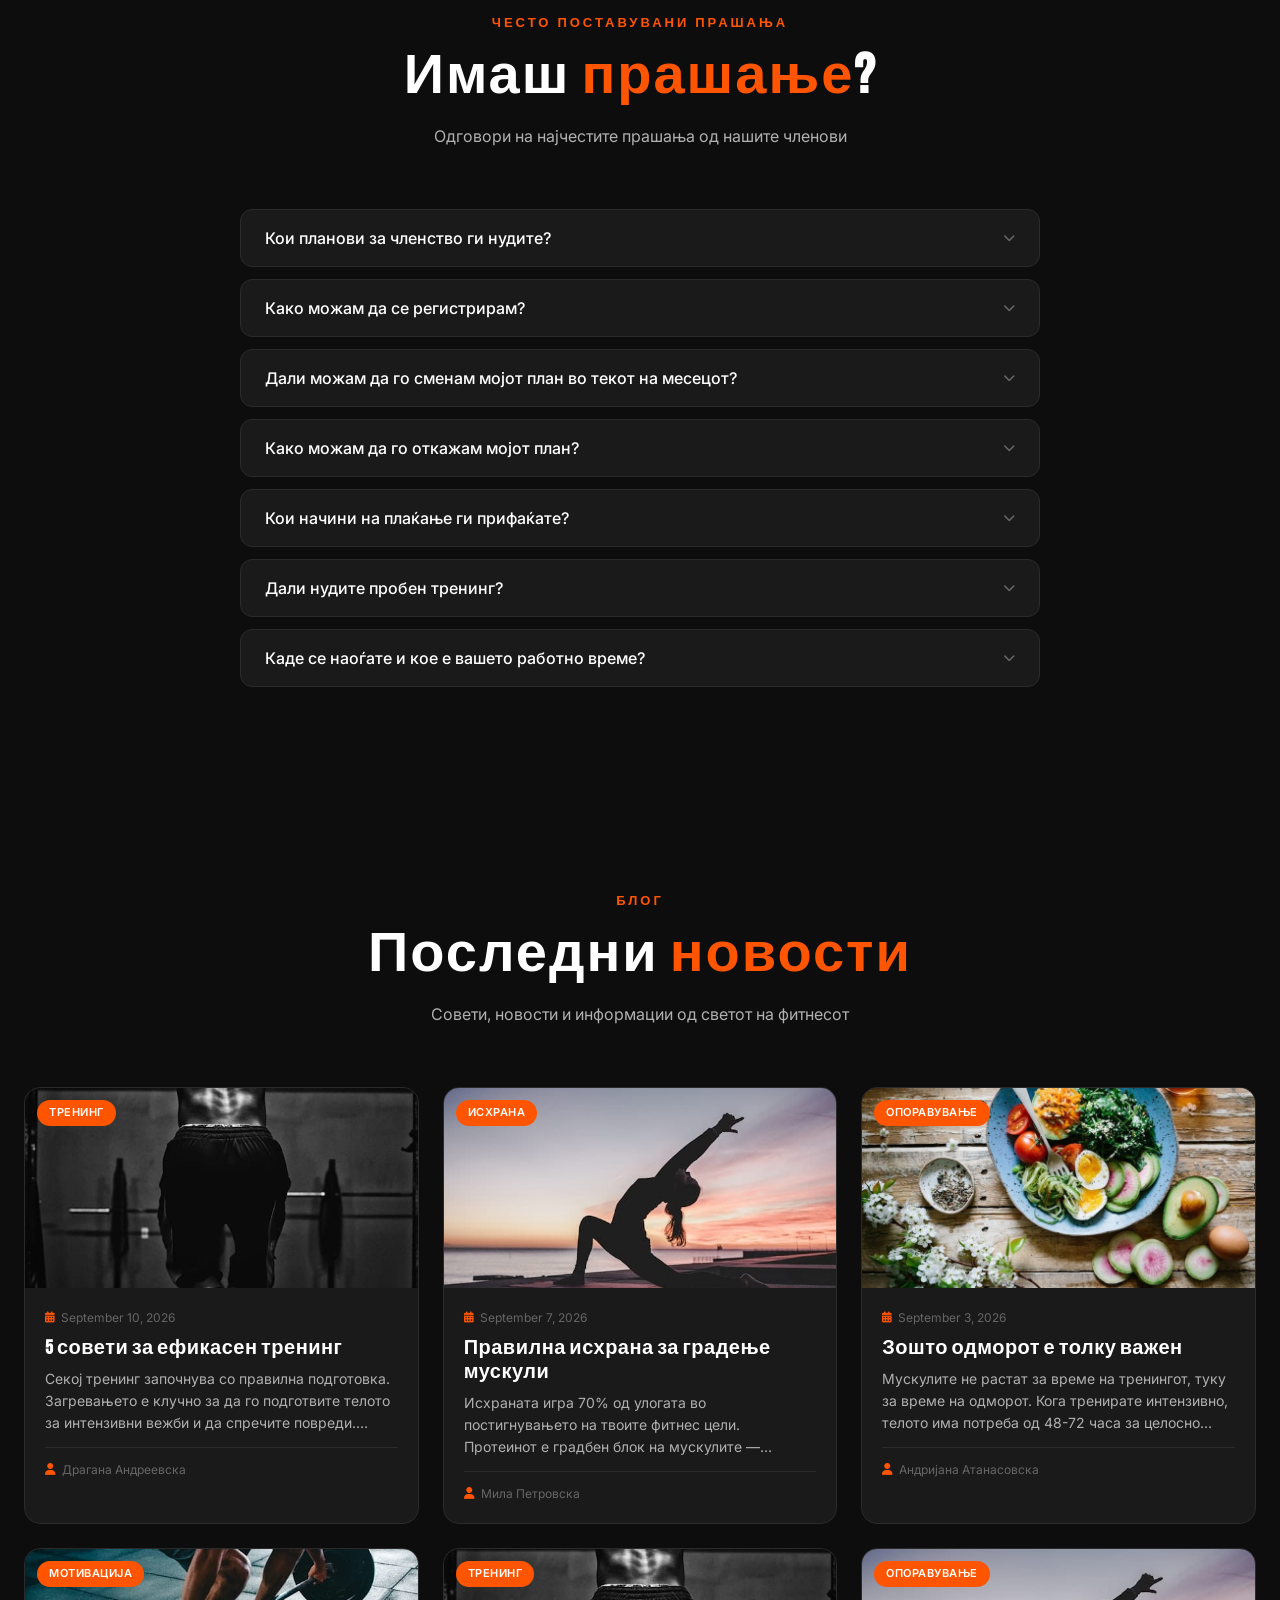
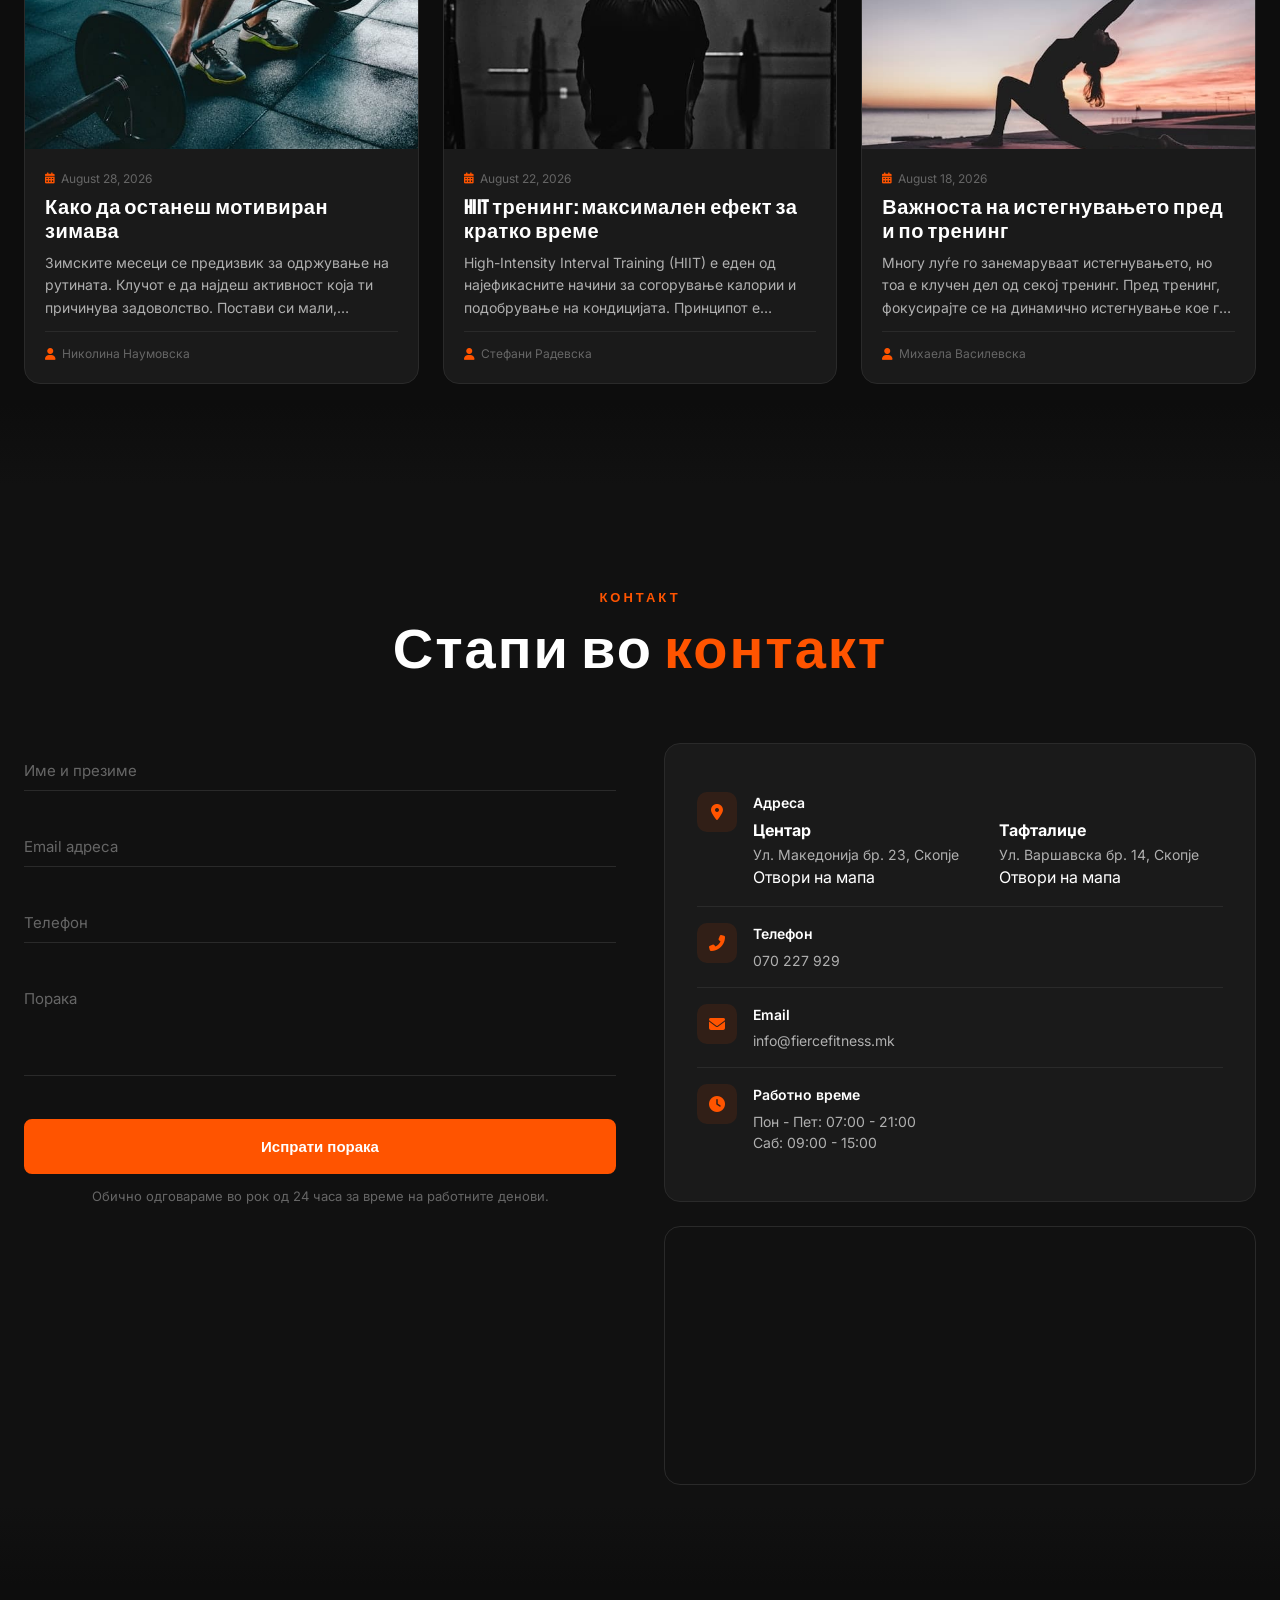
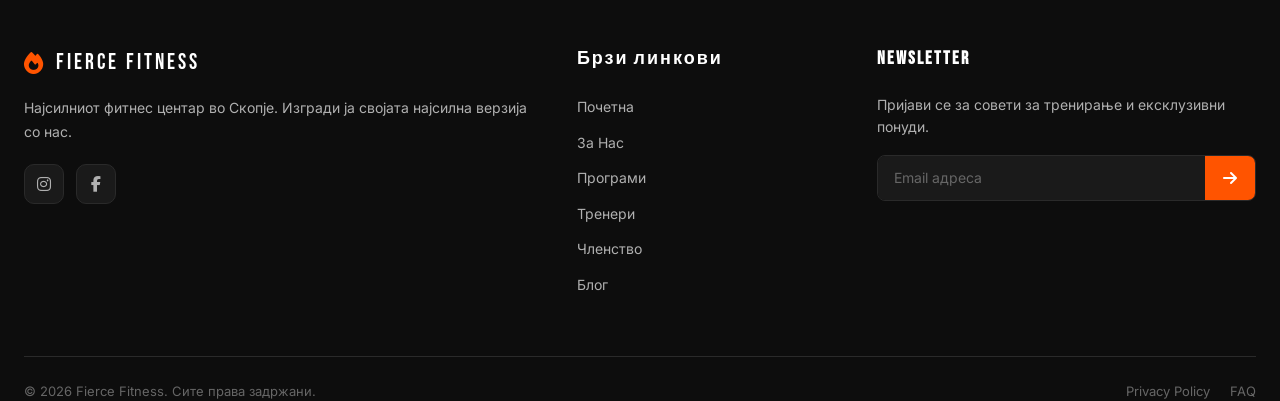
==== commit c1a8fd98: "Add Docker setup for reporun and seeded test users" ====
--- a/index.html
+++ b/index.html
@@ -269,7 +269,7 @@
                     </div>
                     <div class="program-info">
                         <h3 data-i18n="program2_title">Abs, upper & boxing</h3>
-                        <p data-i18n="program2_desc">Tренинг за сила, мобилност флексибилност и градење на мускулна маса со фокус на горениот дел од телото и јадрото во комбинација со кардио на вреќа.</p>
+                        <p data-i18n="program2_desc">Tренинг за сила, мобилност флексибилност и градење на мускулна маса со фокус на горниот дел од телото и јадрото во комбинација со кардио на вреќа.</p>
                     </div>
                 </div>
                 <div class="program-card animate-in">
@@ -497,11 +497,11 @@
                     <i class="fas fa-chevron-down"></i>
                 </button>
                 <div class="faq-answer">
-                    <p data-i18n="faq_a1">Тренинг во група или open gym 12 посети месечно = 1500 денари 
-                        тренинг во група или open gym 16 посети месечно = 2000 денари  
-                        тренинг во група или open gym 20 посети месечно = 2500 денари 
-                            сауна 4 посети = 1500 денари 
-                            сауна 8 посети = 2200 денари 
+                    <p data-i18n="faq_a1">Тренинг во група или open gym 12 посети месечно = 1500 денари,
+                        тренинг во група или open gym 16 посети месечно = 2000 денари,
+                        тренинг во група или open gym 20 посети месечно = 2500 денари,
+                            сауна 4 посети = 1500 денари,
+                            сауна 8 посети = 2200 денари,
                             сауна 12 посети = 2600 денари</p>
                 </div>
             </div>
@@ -552,7 +552,7 @@
             </div>
             <div class="faq-item animate-in">
                 <button class="faq-question" aria-expanded="false">
-                    <span data-i18n="faq_q7">Каде се наоѓате и колку работите?</span>
+                    <span data-i18n="faq_q7">Каде се наоѓате и кое е вашето работно време?</span>
                     <i class="fas fa-chevron-down"></i>
                 </button>
                 <div class="faq-answer">
@@ -731,7 +731,7 @@
             </div>
         </div>
         <div class="footer-bottom">
-            <p>&copy; 2026 Fierce Fitness. <span data-i18n="footer_rights">Сите права задржани.</span></p>
+            <p>&copy; 2026 Fierce Fitness. <span data-i18n="footer_rights">Сите права се задржани.</span></p>
             <div class="footer-legal">
                 <a href="privacy-policy.html" data-i18n="footer_privacy">Privacy Policy</a>
                 <a href="#faq" data-i18n="footer_faq">FAQ</a>
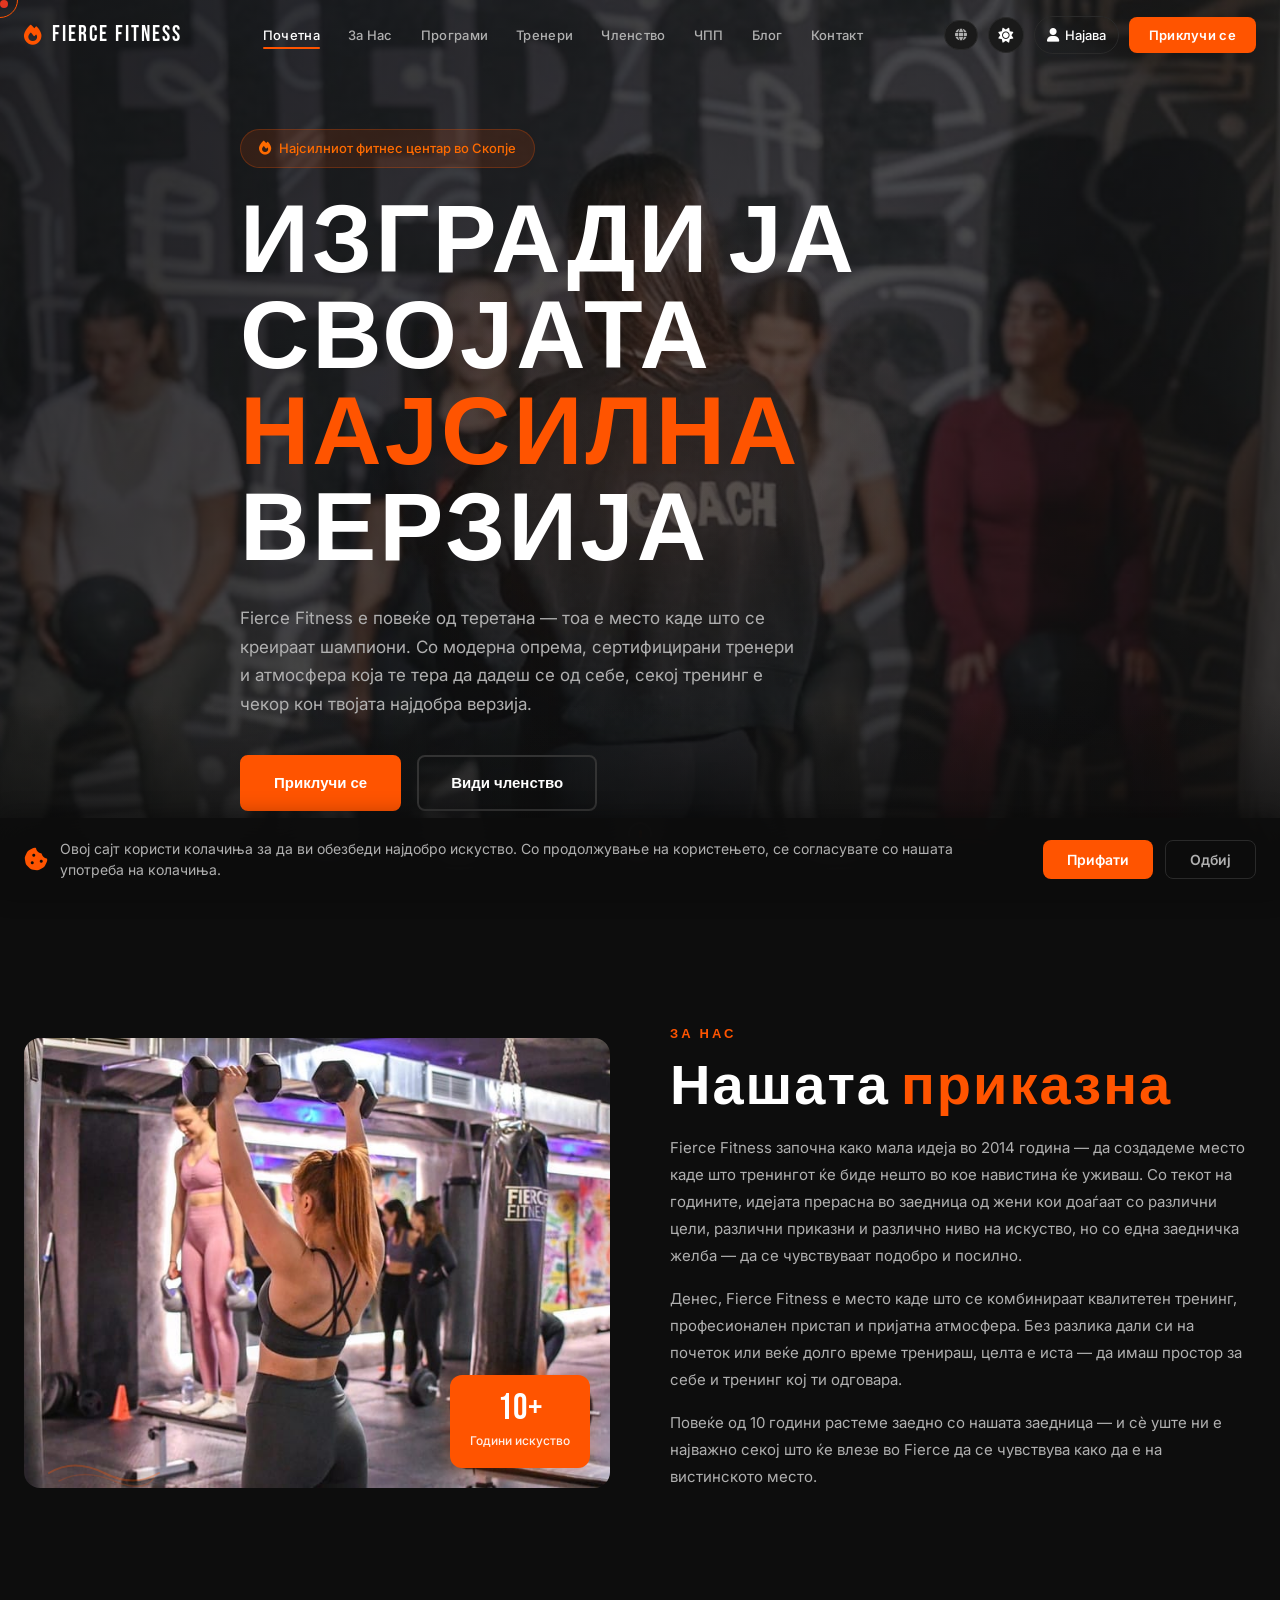
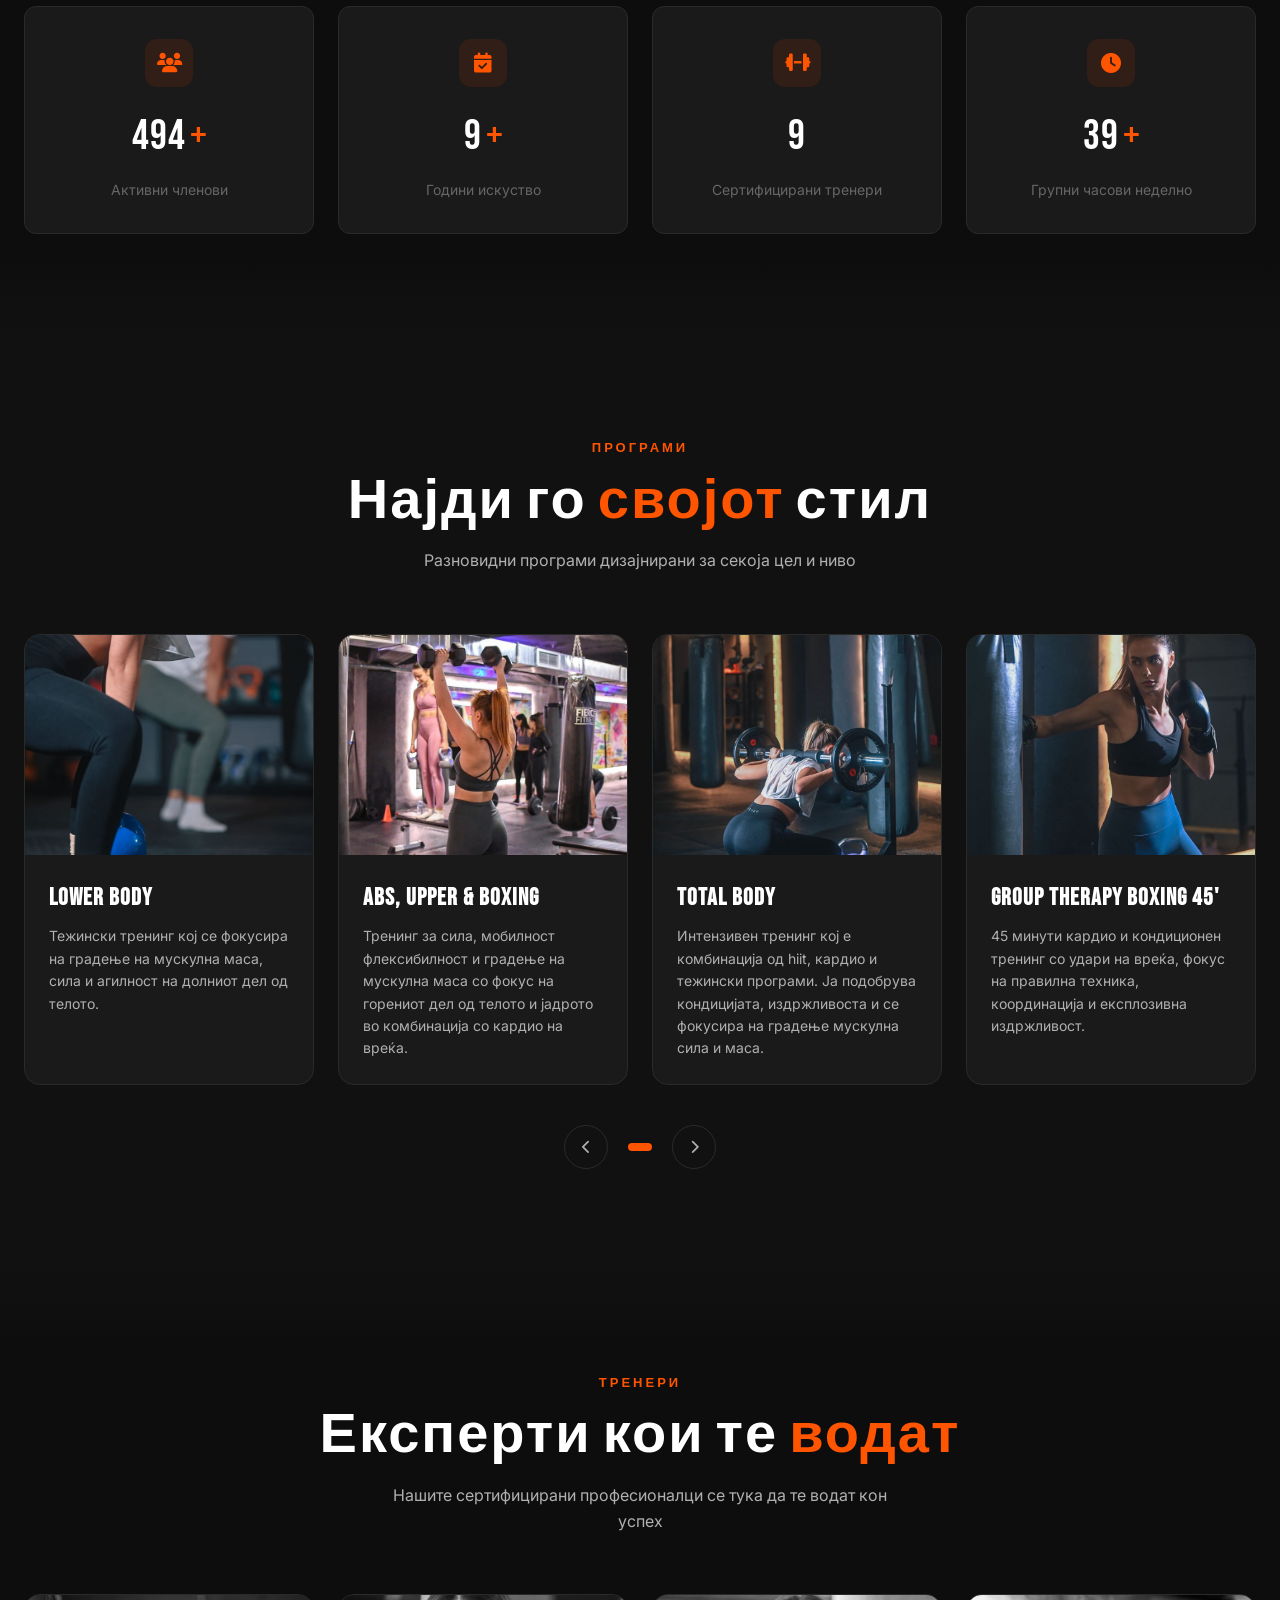
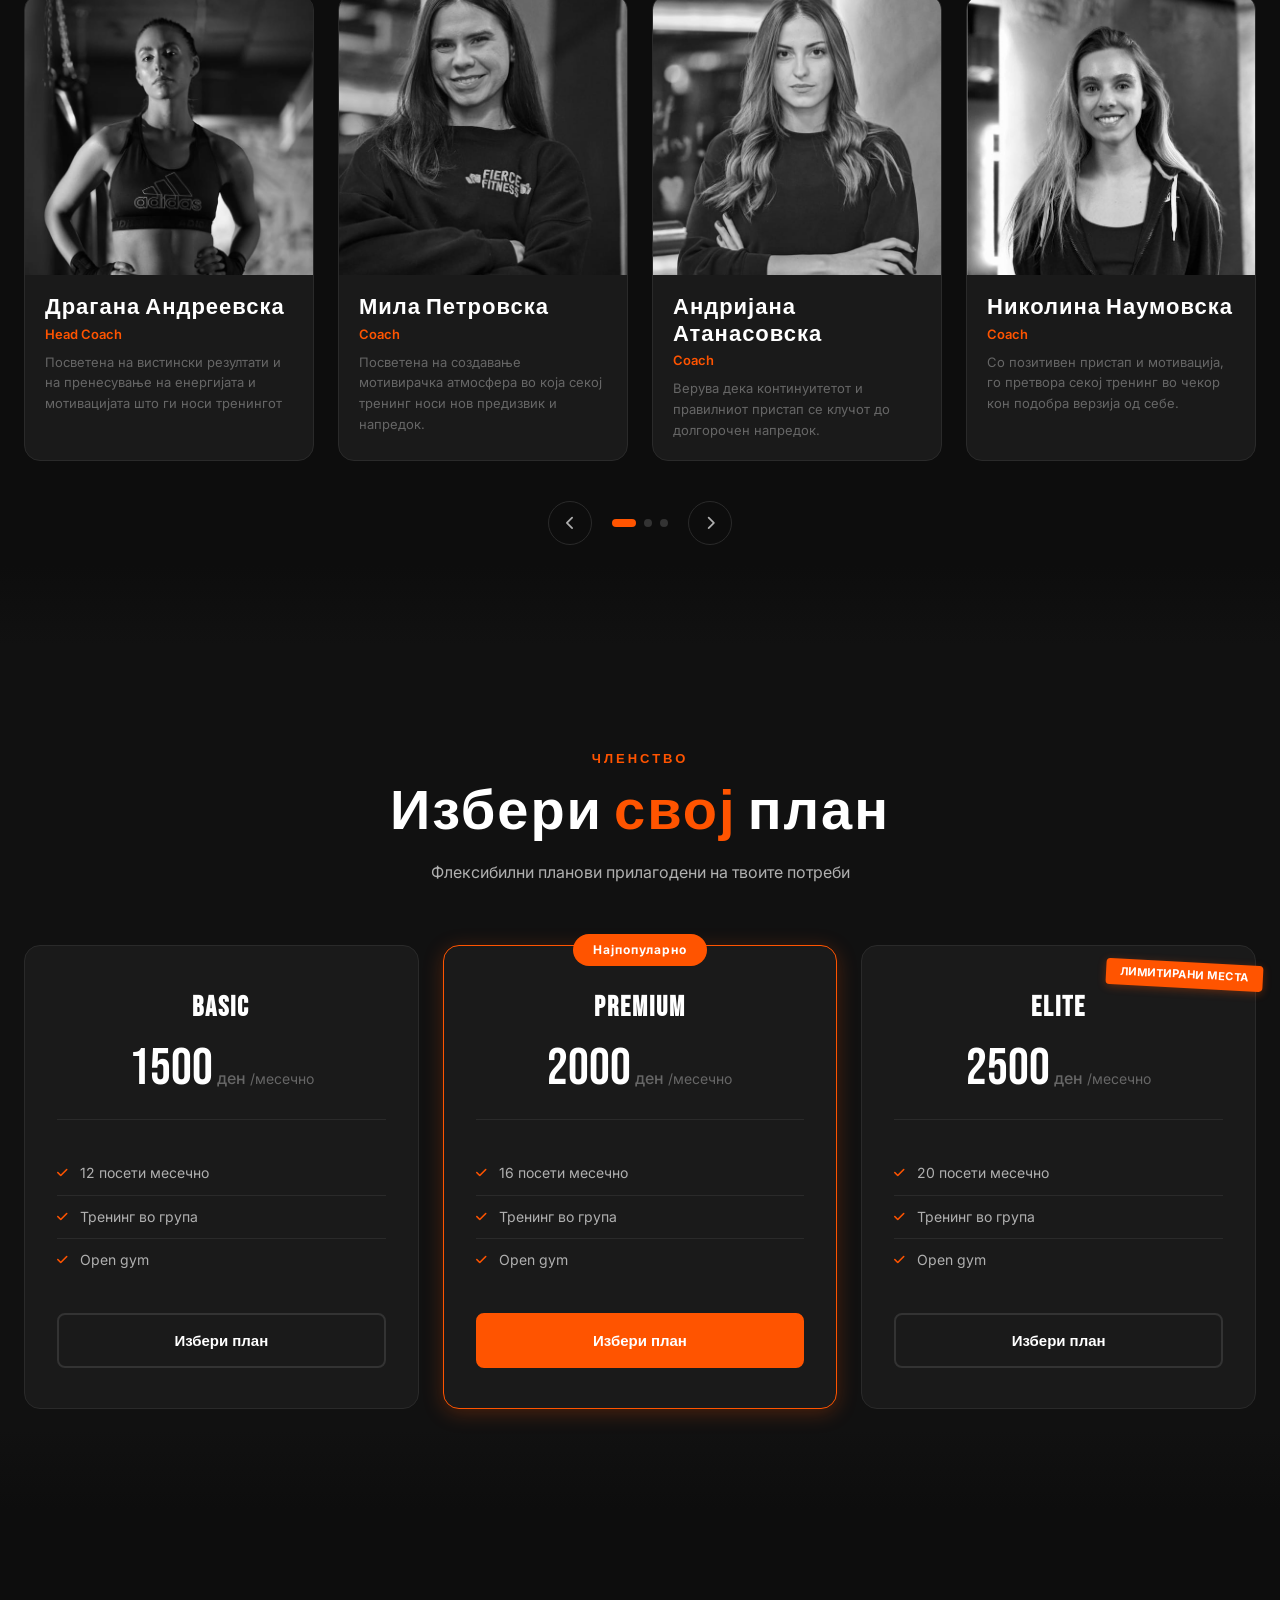
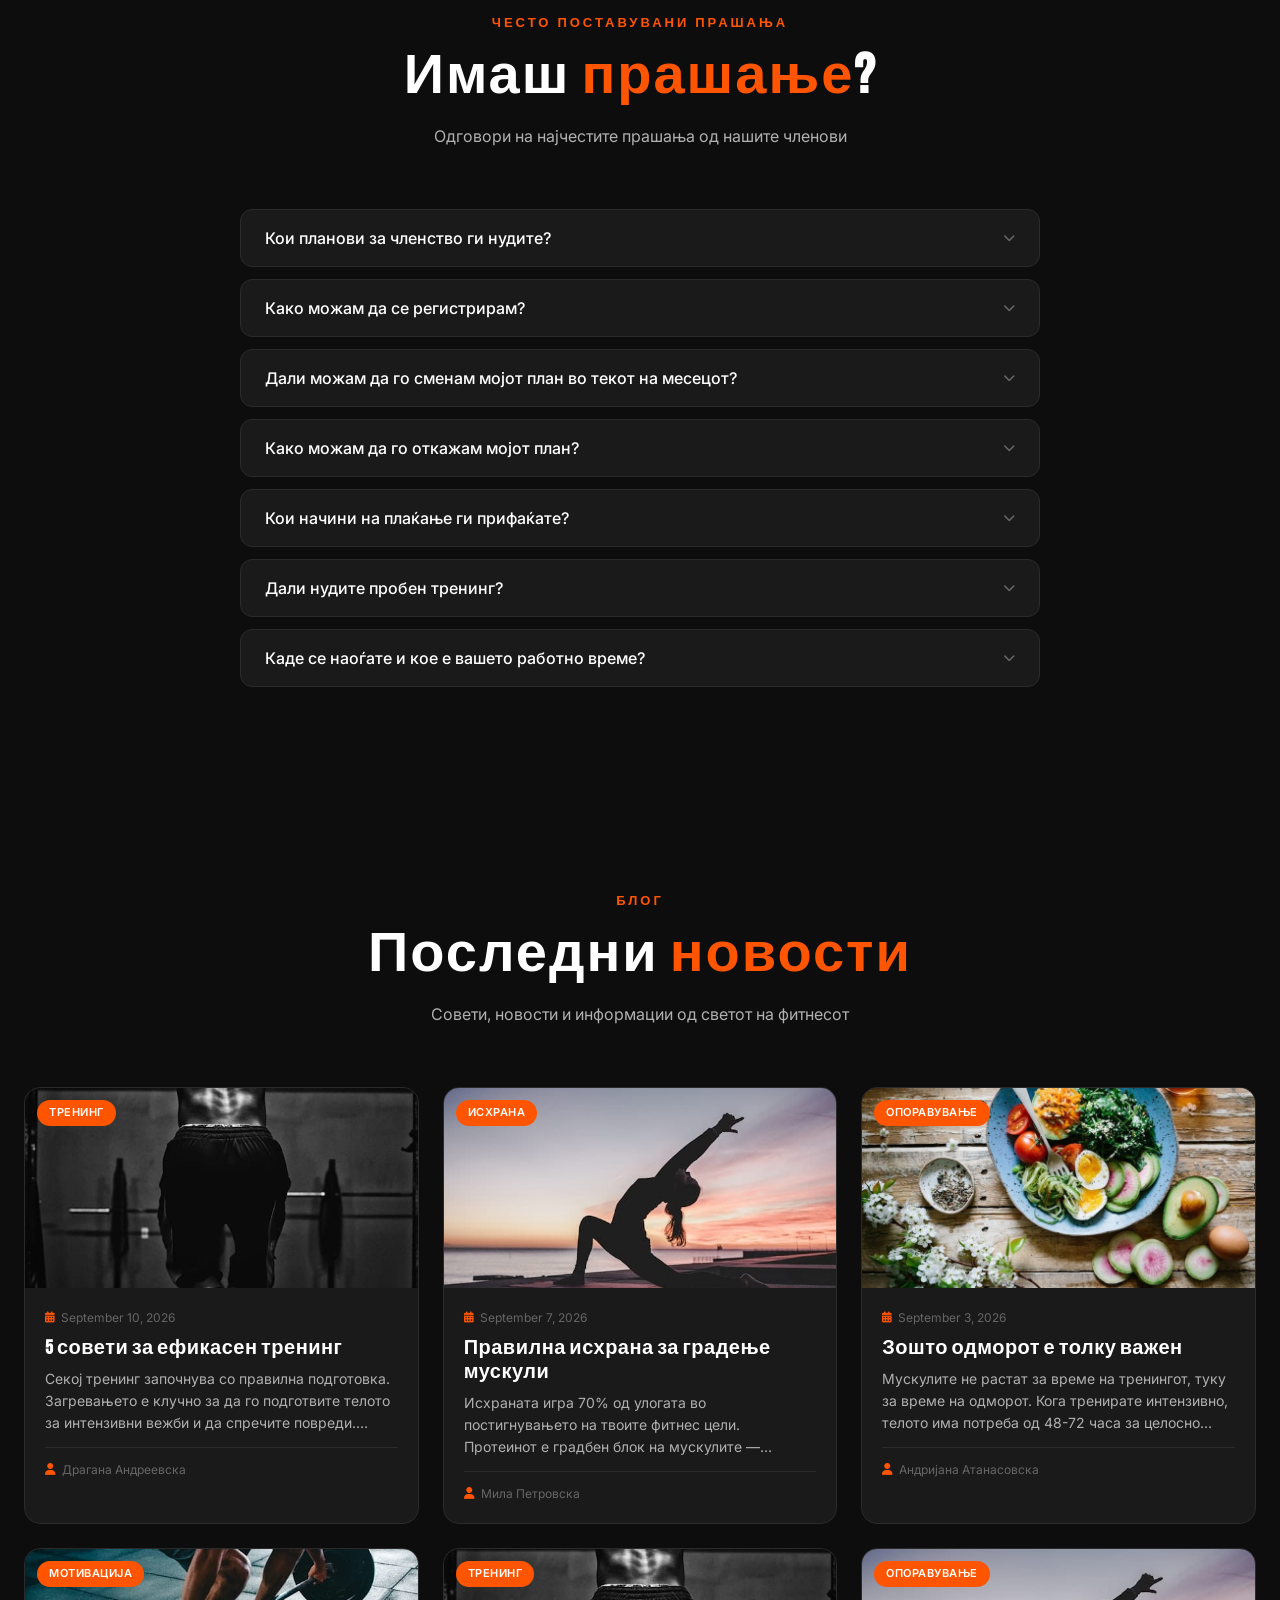
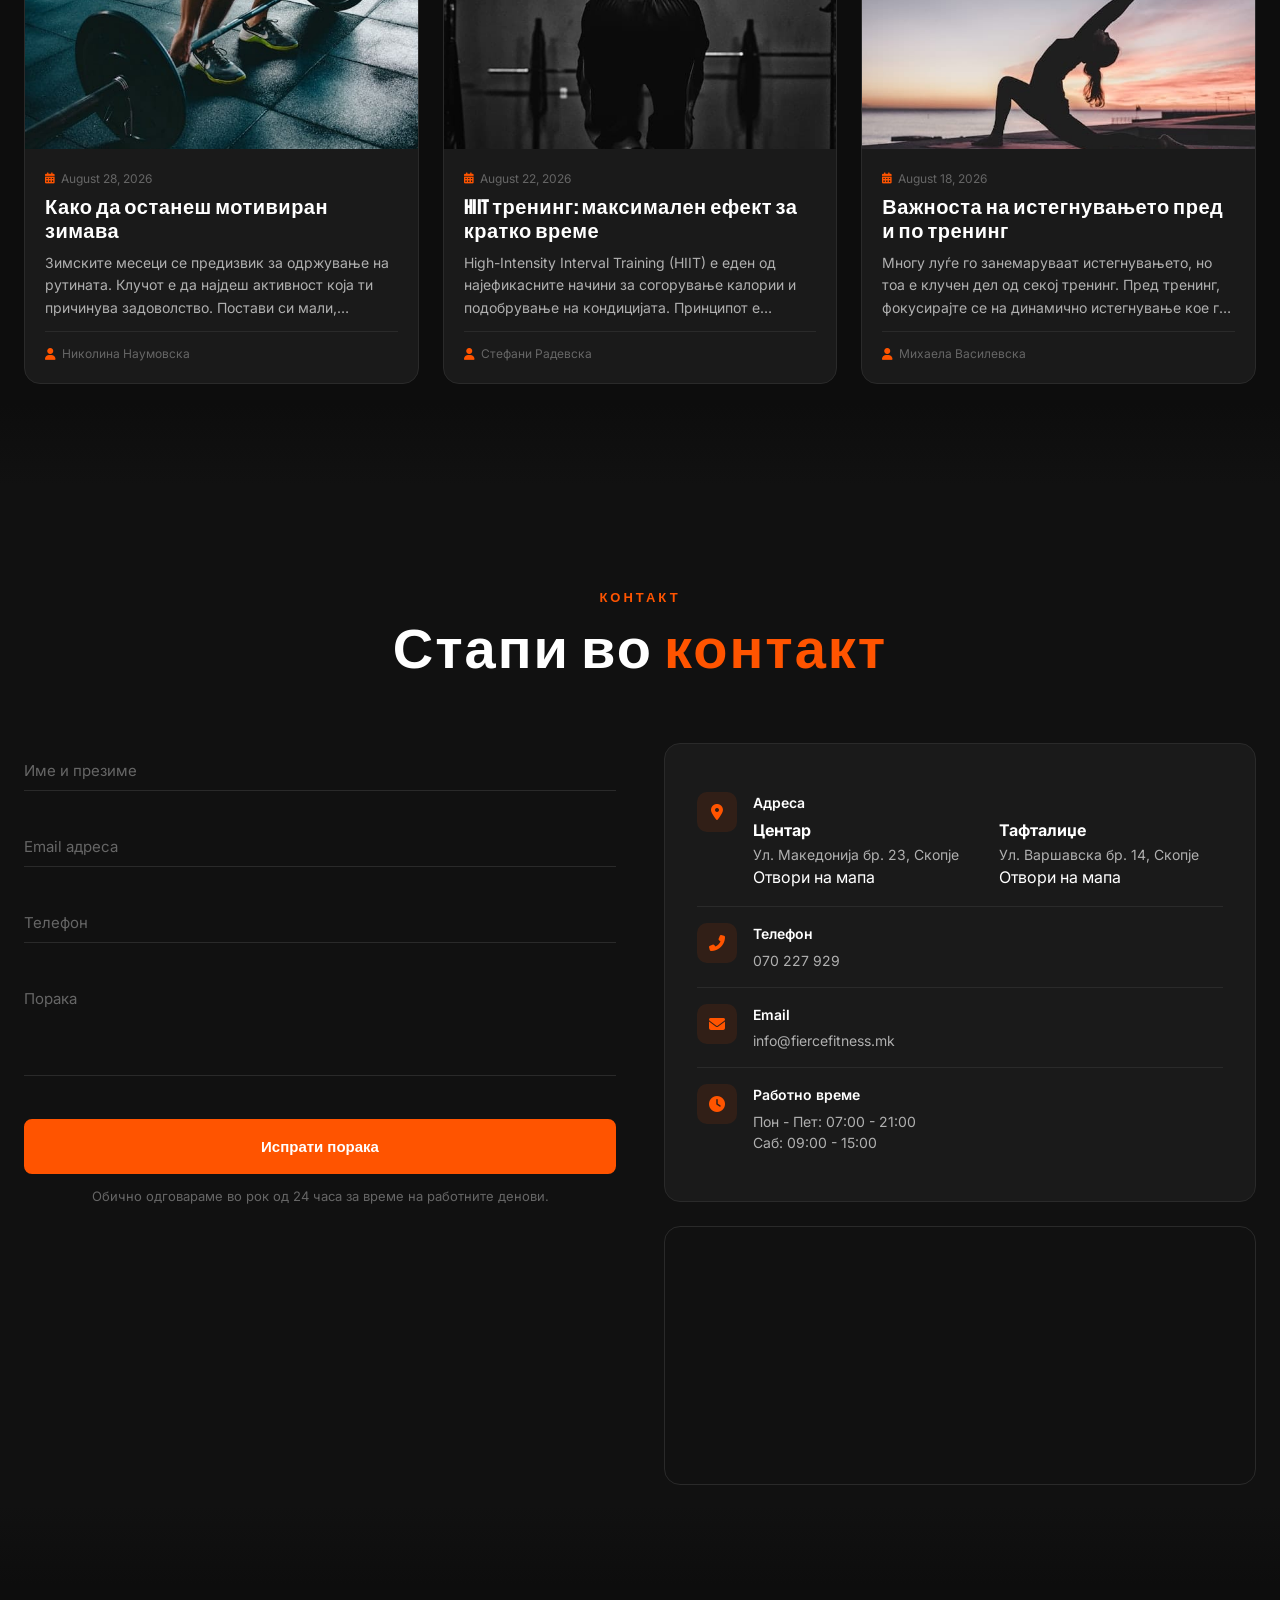
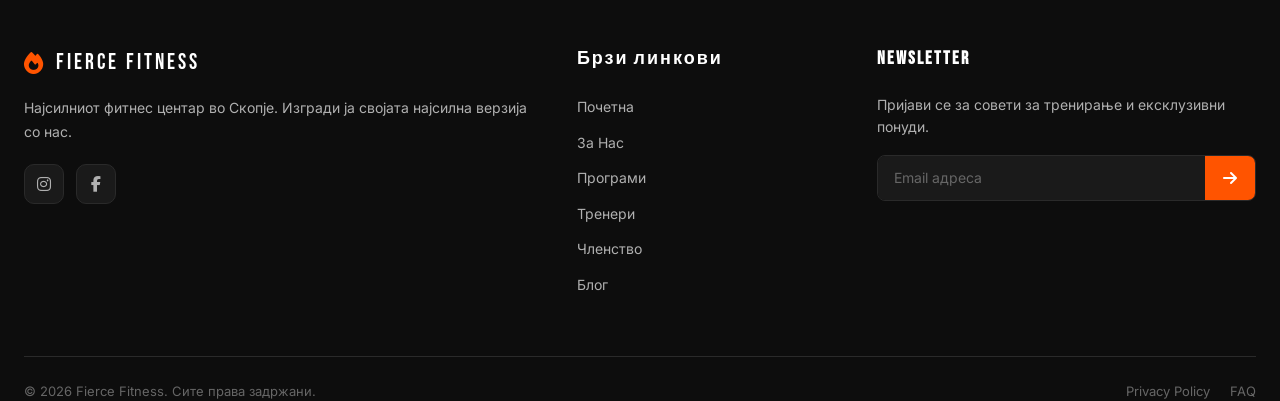
==== commit b6fb259b: "Add swipe support, improve mobile trainer cards, update stats and fix hero text" ====
--- a/index.html
+++ b/index.html
@@ -160,7 +160,7 @@
         </div>
         <h1 class="hero-title animate-in" data-i18n="hero_title">ИЗГРАДИ ЈА СВОЈАТА<br><span class="text-accent">НАЈСИЛНА</span>
             ВЕРЗИЈА</h1>
-        <p class="hero-description animate-in" data-i18n="hero_desc">Fierce Fitness е повеќе од теретана — е место каде
+        <p class="hero-description animate-in" data-i18n="hero_desc">Fierce Fitness е повеќе од теретана — тоа е место каде
             што се креираат шампиони. Со модерна опрема, сертифицирани тренери и атмосфера која те тера да дадеш се од
             себе, секој тренинг е чекор кон твојата најдобра верзија.</p>
         <div class="hero-buttons animate-in">
@@ -216,7 +216,7 @@
         <div class="stats-grid">
             <div class="stat-card animate-in">
                 <div class="stat-icon"><i class="fas fa-users"></i></div>
-                <div class="stat-number" data-target="2500">0</div>
+                <div class="stat-number" data-target="500">0</div>
                 <div class="stat-suffix">+</div>
                 <div class="stat-label" data-i18n="stat_members">Активни членови</div>
             </div>
@@ -228,7 +228,7 @@
             </div>
             <div class="stat-card animate-in">
                 <div class="stat-icon"><i class="fas fa-dumbbell"></i></div>
-                <div class="stat-number" data-target="15">0</div>
+                <div class="stat-number" data-target="10">0</div>
                 <div class="stat-suffix"></div>
                 <div class="stat-label" data-i18n="stat_trainers">Сертифицирани тренери</div>
             </div>
--- a/style.css
+++ b/style.css
@@ -1912,6 +1912,10 @@
         min-width: calc(50% - 12px);
     }
 
+    .trainers-track .trainer-card {
+        min-width: calc(50% - 12px);
+    }
+
     .pricing-grid {
         grid-template-columns: 1fr;
         max-width: 420px;
@@ -1944,6 +1948,31 @@
 
     .program-card {
         min-width: calc(100% - 0px);
+    }
+
+    .trainers-track .trainer-card {
+        min-width: 100%;
+    }
+
+    .trainer-image {
+        height: 340px;
+    }
+
+    .trainer-info {
+        padding: 24px 20px;
+    }
+
+    .trainer-info h3 {
+        font-size: 24px;
+    }
+
+    .trainer-role {
+        font-size: 14px;
+    }
+
+    .trainer-spec {
+        font-size: 15px;
+        line-height: 1.7;
     }
 
     .contact-grid {
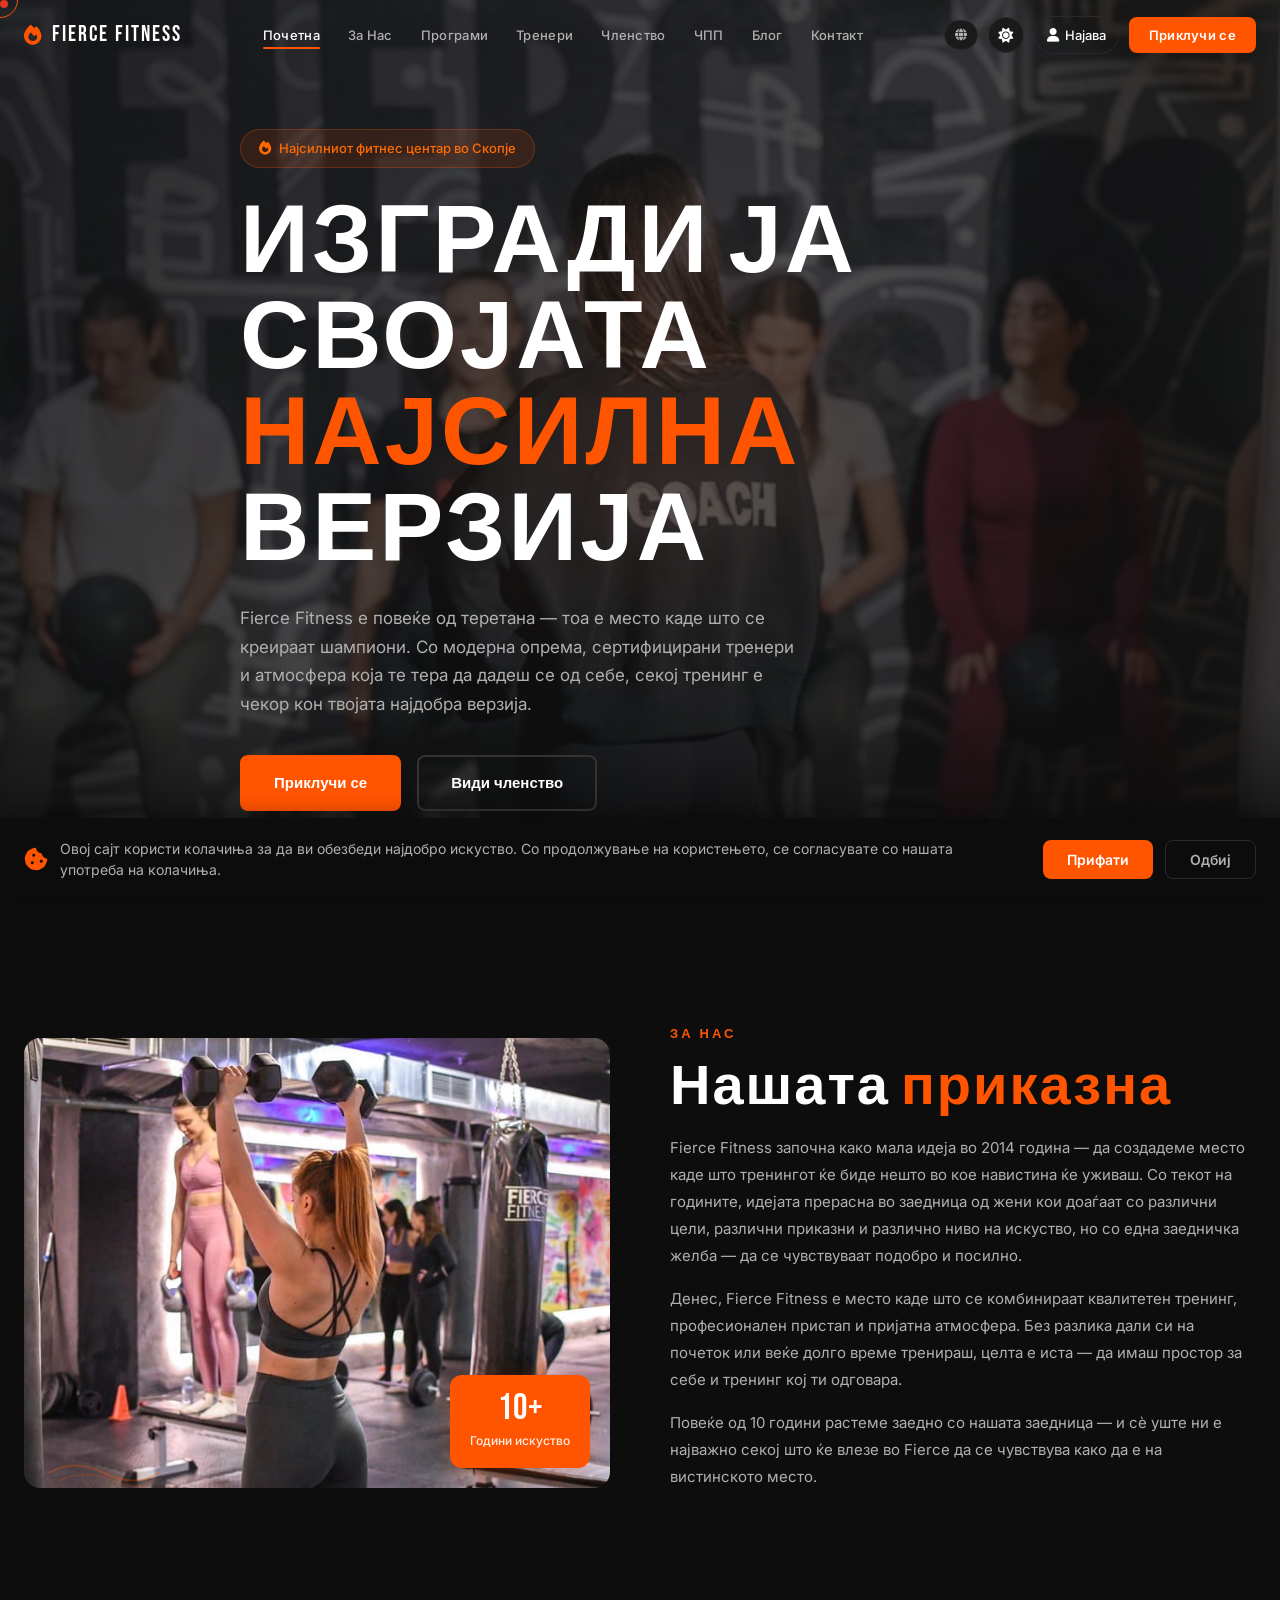
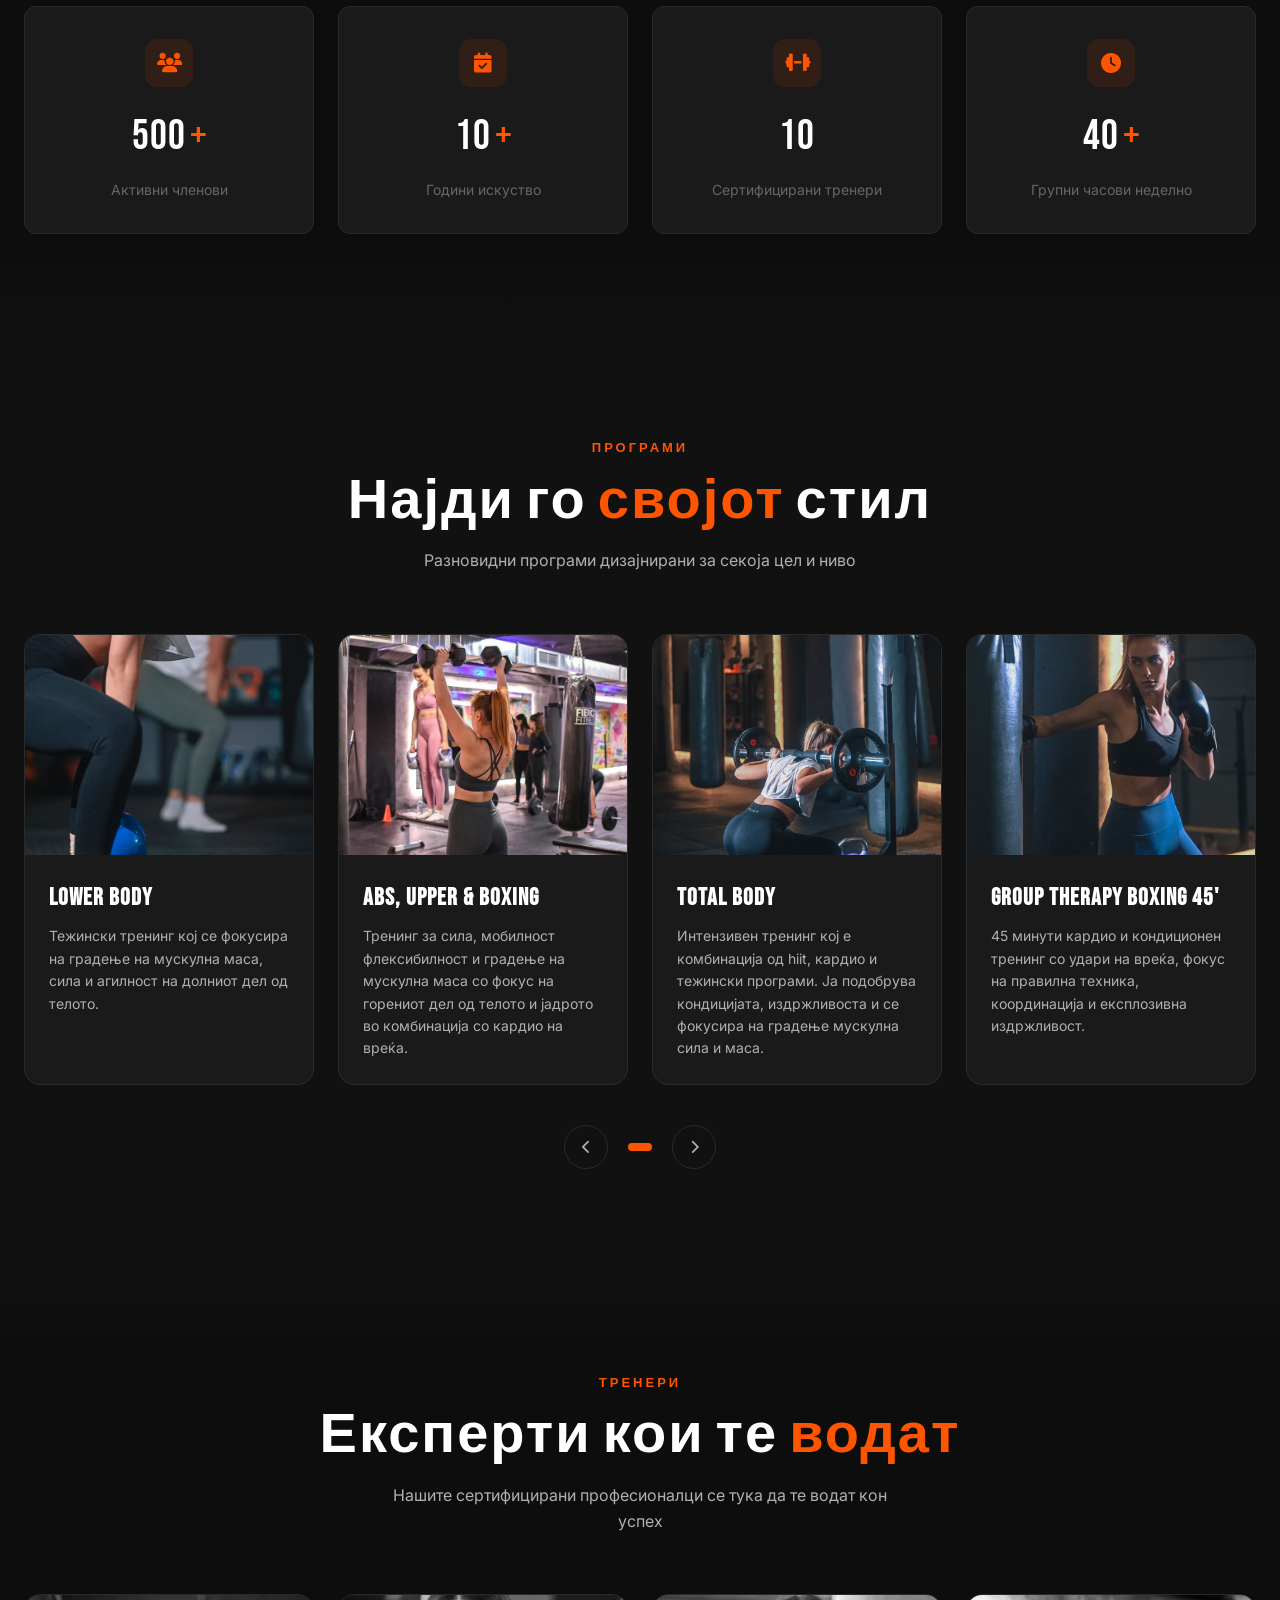
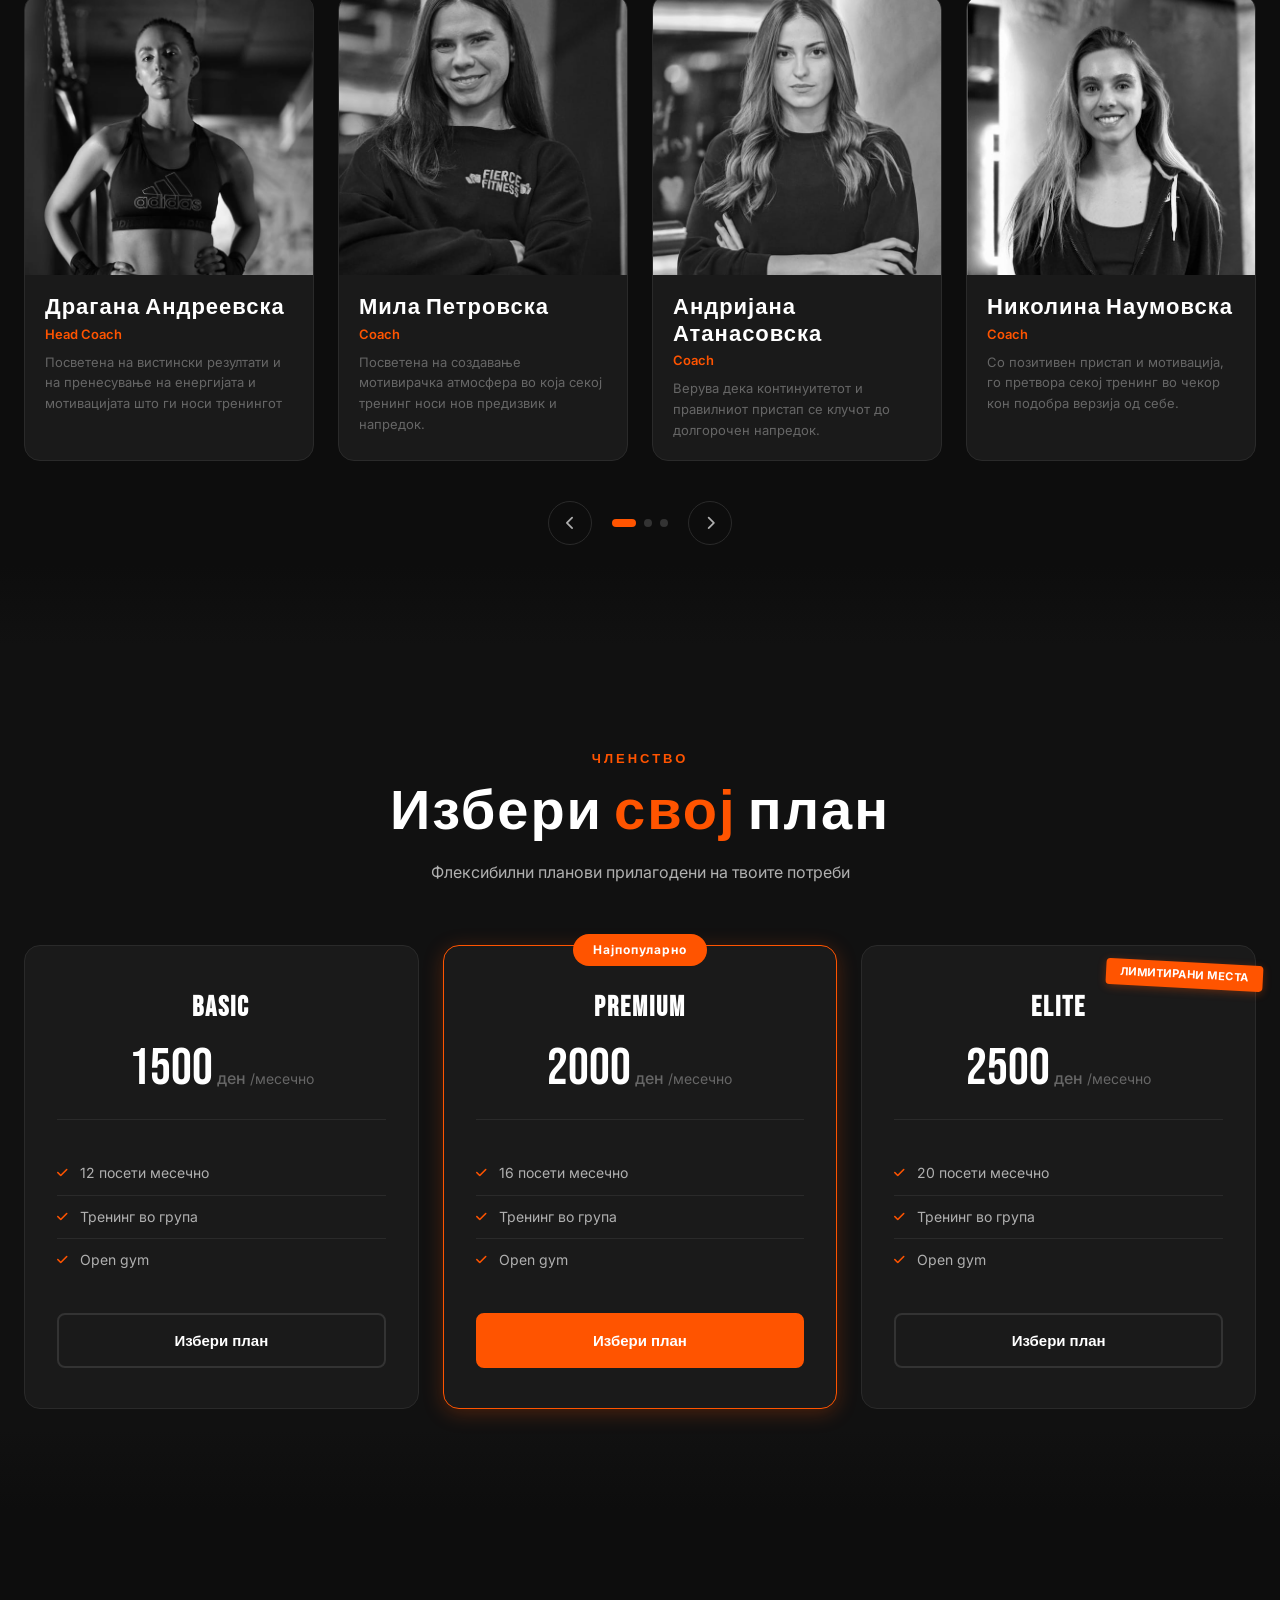
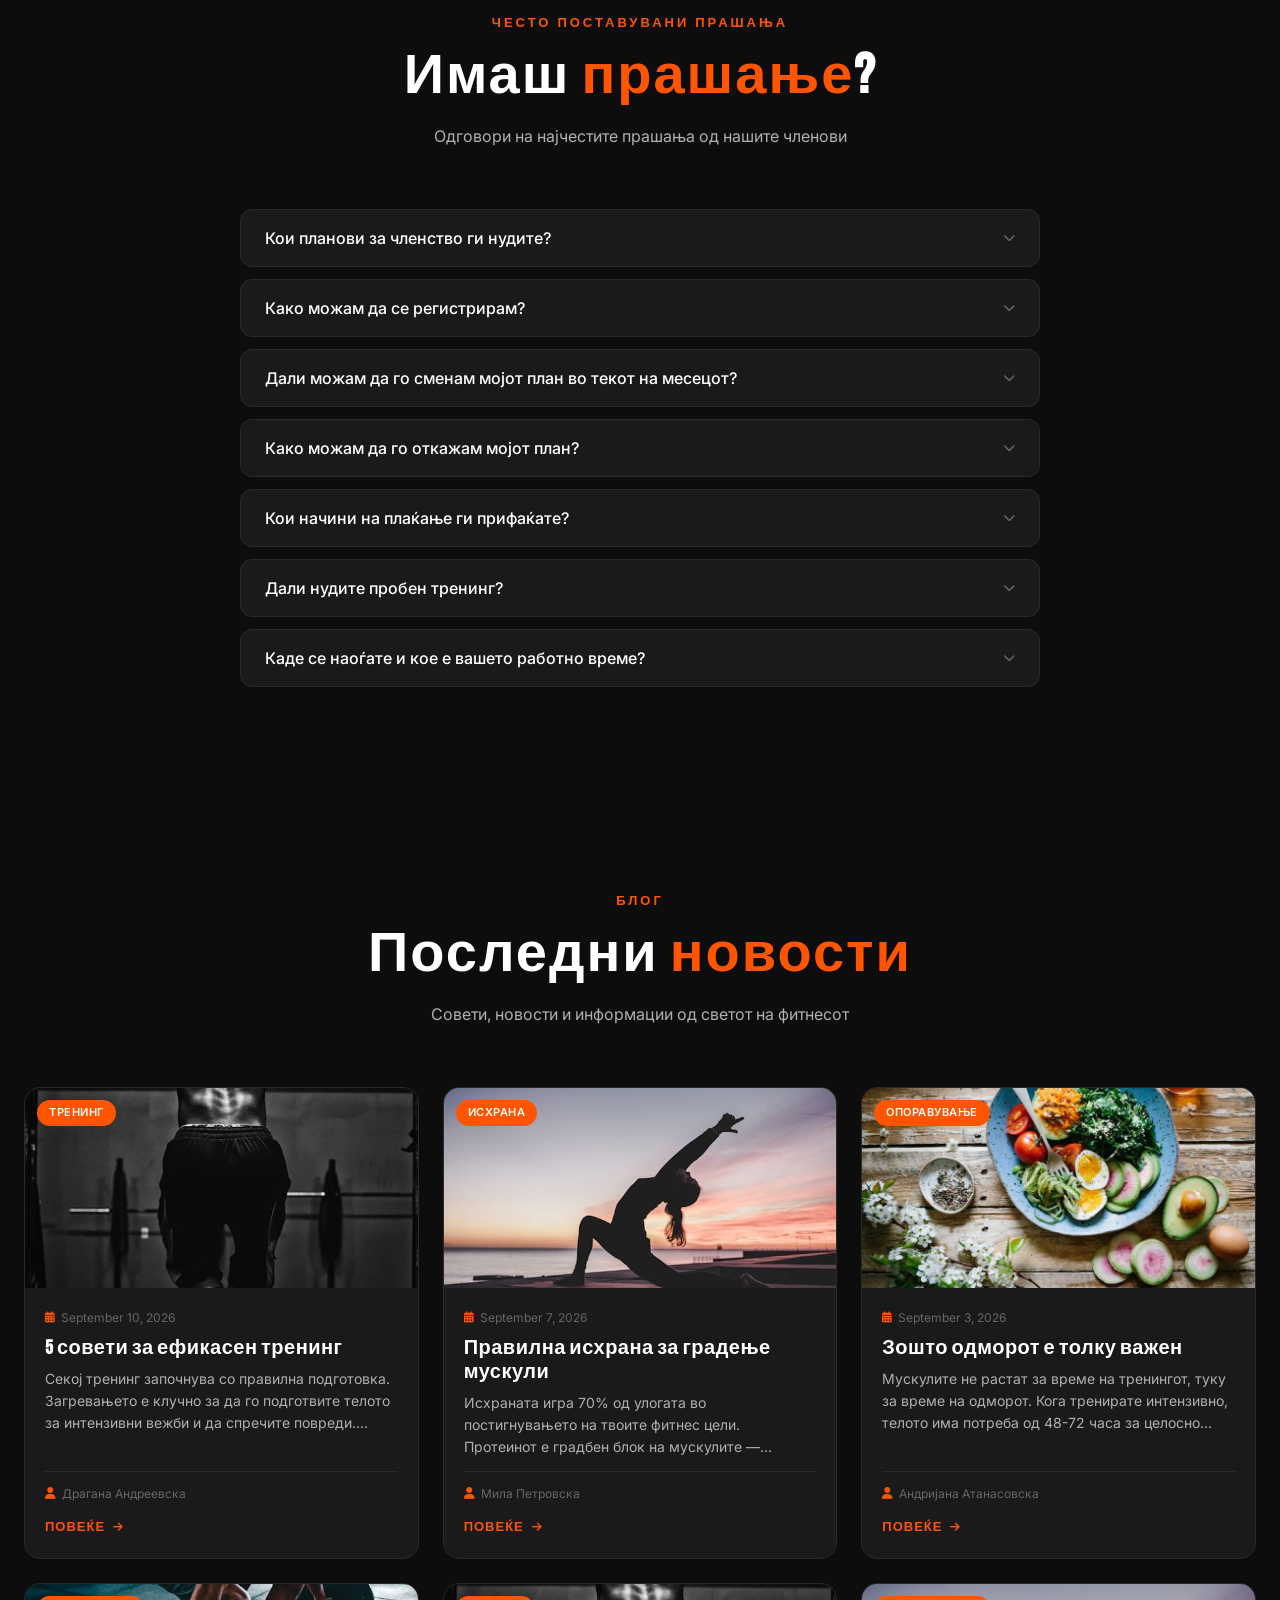
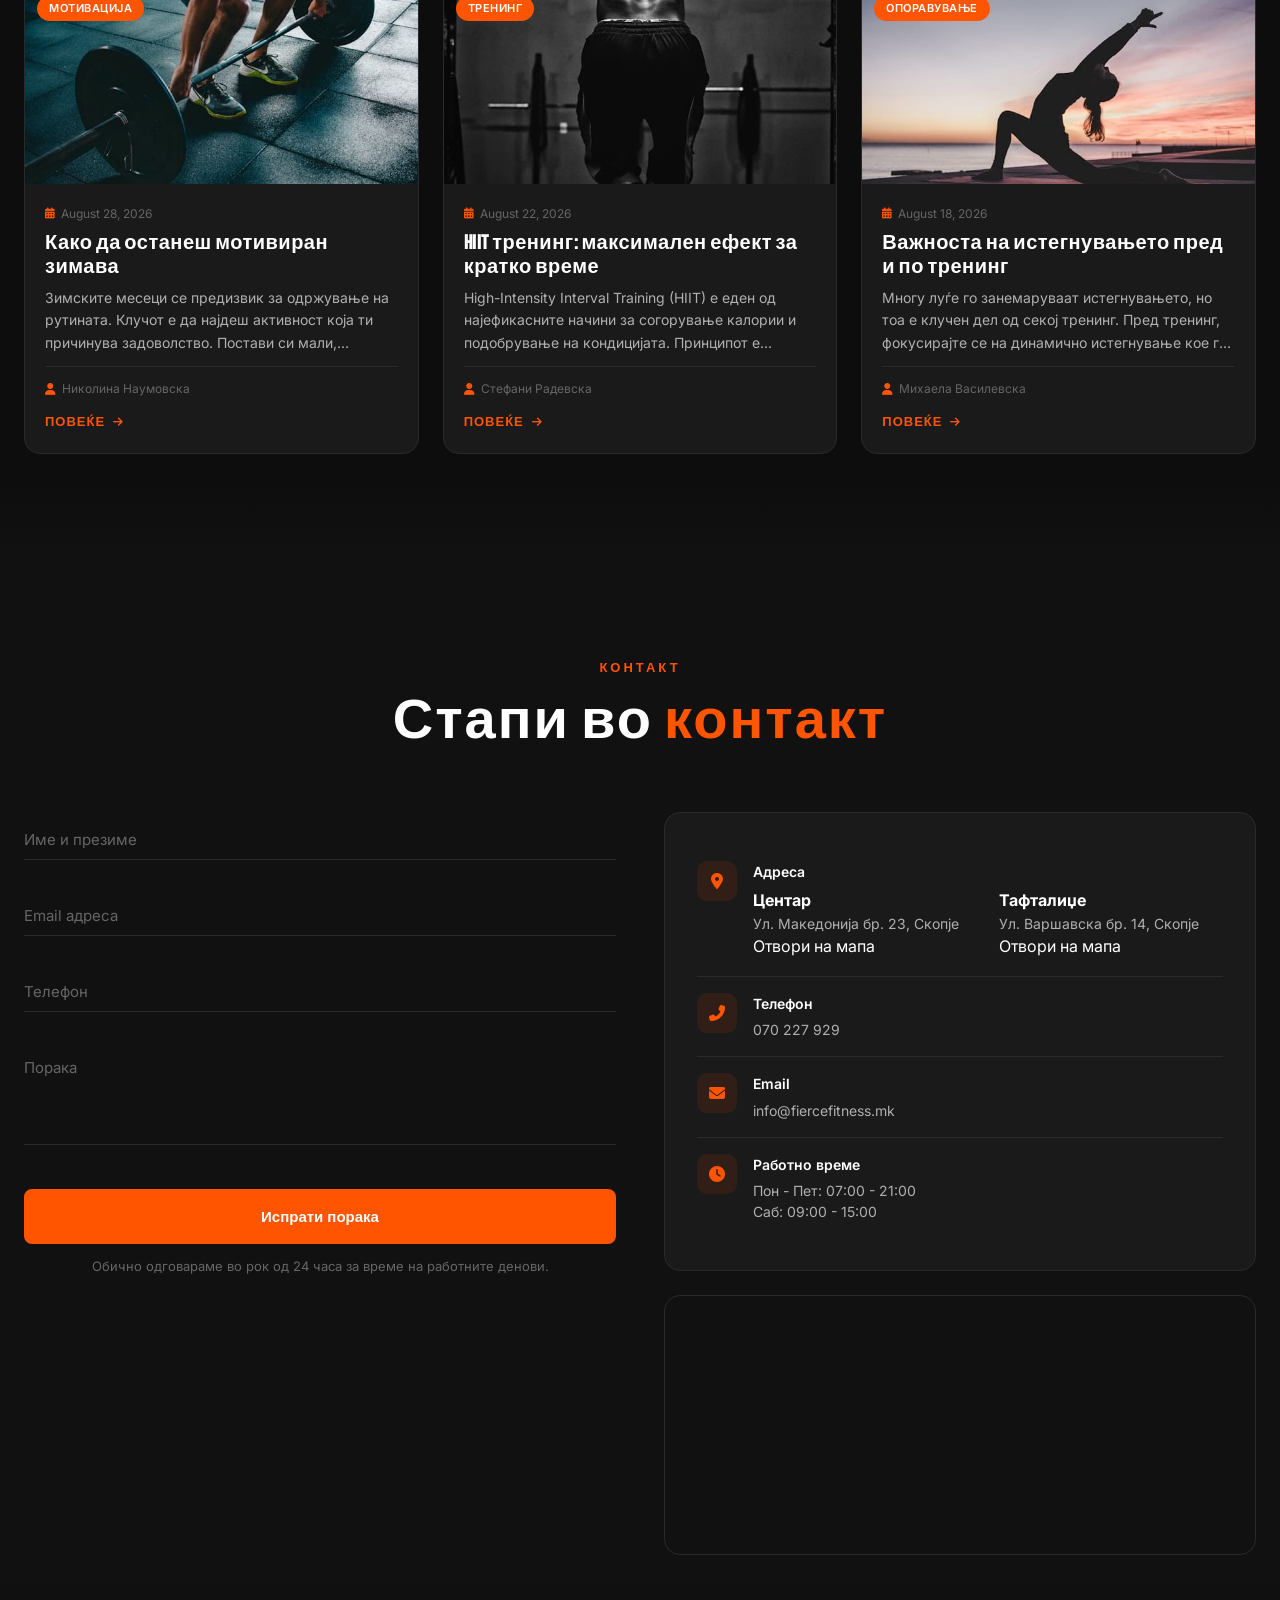
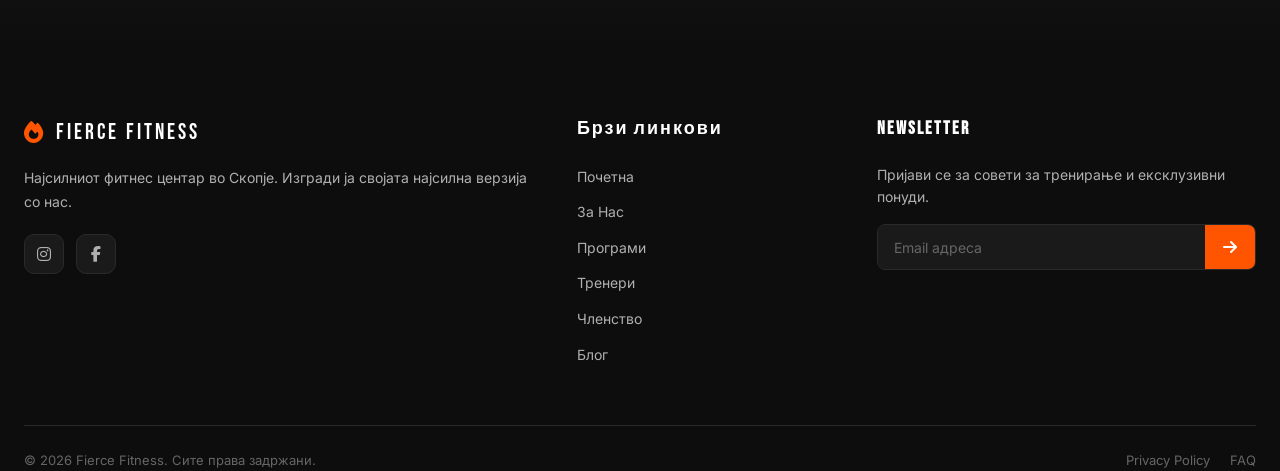
==== commit 1002b830: "feat(blog): add full post modal with read more" ====
--- a/index.html
+++ b/index.html
@@ -860,6 +860,25 @@
     </div>
 </div>
 
+<!-- Blog Modal -->
+<div class="blog-modal" id="blogModal" role="dialog" aria-modal="true" aria-labelledby="blogModalTitle">
+    <div class="blog-modal-overlay" id="blogModalOverlay"></div>
+    <div class="blog-modal-content">
+        <button class="blog-modal-close" id="blogModalClose" aria-label="Затвори">&times;</button>
+        <div class="blog-modal-image">
+            <img id="blogModalImg" src="" alt="" loading="lazy" width="720" height="300">
+            <span class="blog-card-category" id="blogModalCategory"></span>
+        </div>
+        <div class="blog-modal-body">
+            <div class="blog-card-date"><i class="fas fa-calendar-alt"></i> <span id="blogModalDate"></span></div>
+            <h3 class="blog-modal-title" id="blogModalTitle"></h3>
+            <div class="blog-modal-author" id="blogModalAuthorWrap"><i class="fas fa-user"></i> <span
+                    id="blogModalAuthor"></span></div>
+            <div class="blog-modal-text" id="blogModalText"></div>
+        </div>
+    </div>
+</div>
+
 <!-- Toast Notification -->
 <div class="toast" id="toast">
     <i class="fas fa-check-circle"></i>
@@ -872,7 +891,7 @@
     <span data-i18n="sticky_cta">Приклучи се</span>
 </a>
 
-<script src="script.js?v=8"></script>
+<script src="script.js?v=9"></script>
 <div id="google_translate_element"></div>
 <script>
     function googleTranslateElementInit() {
--- a/style.css
+++ b/style.css
@@ -2820,6 +2820,8 @@
 }
 
 .blog-card {
+    display: flex;
+    flex-direction: column;
     background: var(--bg-card);
     border: 1px solid var(--border);
     border-radius: var(--radius-lg);
@@ -2865,6 +2867,9 @@
 }
 
 .blog-card-body {
+    display: flex;
+    flex-direction: column;
+    flex: 1;
     padding: 20px;
 }
 
@@ -2894,6 +2899,7 @@
     font-size: 14px;
     color: var(--text-secondary);
     line-height: 1.6;
+    margin-bottom: 12px;
     display: -webkit-box;
     -webkit-line-clamp: 3;
     -webkit-box-orient: vertical;
@@ -2901,7 +2907,7 @@
 }
 
 .blog-card-author {
-    margin-top: 12px;
+    margin-top: auto;
     padding-top: 12px;
     border-top: 1px solid var(--border);
     font-size: 12px;
@@ -2943,15 +2949,232 @@
     display: block;
 }
 
+/* --- Blog "read more" --- */
+.blog-card {
+    cursor: pointer;
+}
+
+.blog-card:focus-visible {
+    outline: 2px solid var(--accent);
+    outline-offset: 3px;
+}
+
+.blog-card-more {
+    display: inline-flex;
+    align-items: center;
+    gap: 8px;
+    margin-top: 14px;
+    font-family: var(--font-accent);
+    font-size: 13px;
+    font-weight: 600;
+    letter-spacing: 1px;
+    text-transform: uppercase;
+    color: var(--accent);
+    transition: var(--transition-smooth);
+}
+
+.blog-card:hover .blog-card-more {
+    gap: 12px;
+}
+
+.blog-card-more i {
+    font-size: 11px;
+    transition: var(--transition-smooth);
+}
+
+.blog-card:hover .blog-card-more i {
+    transform: translateX(3px);
+}
+
+/* --- Blog Modal --- */
+.blog-modal {
+    display: none;
+    position: fixed;
+    inset: 0;
+    z-index: 10003;
+    align-items: center;
+    justify-content: center;
+}
+
+.blog-modal.show {
+    display: flex;
+}
+
+.blog-modal-overlay {
+    position: absolute;
+    inset: 0;
+    background: rgba(0, 0, 0, 0.7);
+    backdrop-filter: blur(4px);
+}
+
+.blog-modal-content {
+    position: relative;
+    background: var(--bg-card);
+    border: 1px solid var(--border);
+    border-radius: var(--radius-lg);
+    width: 100%;
+    max-width: 720px;
+    max-height: 90vh;
+    z-index: 1;
+    overflow-y: auto;
+    overscroll-behavior: contain;
+    animation: modalSlideIn 0.3s ease;
+    -webkit-overflow-scrolling: touch;
+}
+
+.blog-modal-close {
+    position: absolute;
+    top: 12px;
+    right: 14px;
+    width: 40px;
+    height: 40px;
+    display: flex;
+    align-items: center;
+    justify-content: center;
+    background: rgba(0, 0, 0, 0.5);
+    border: 1px solid rgba(255, 255, 255, 0.15);
+    border-radius: 50%;
+    color: #fff;
+    font-size: 22px;
+    line-height: 1;
+    cursor: pointer;
+    z-index: 2;
+    transition: var(--transition-smooth);
+}
+
+.blog-modal-close:hover {
+    background: var(--accent);
+    border-color: var(--accent);
+    transform: rotate(90deg);
+}
+
+.blog-modal-image {
+    position: relative;
+    height: 280px;
+    overflow: hidden;
+}
+
+.blog-modal-image img {
+    width: 100%;
+    height: 100%;
+    object-fit: cover;
+}
+
+.blog-modal-body {
+    padding: 28px 32px 32px;
+}
+
+.blog-modal-title {
+    font-family: var(--font-heading);
+    font-size: 28px;
+    line-height: 1.25;
+    letter-spacing: 0.5px;
+    margin: 10px 0 12px;
+}
+
+.blog-modal-author {
+    display: flex;
+    align-items: center;
+    gap: 6px;
+    font-size: 13px;
+    color: var(--text-muted);
+    padding-bottom: 16px;
+    margin-bottom: 16px;
+    border-bottom: 1px solid var(--border);
+}
+
+.blog-modal-author i {
+    color: var(--accent);
+}
+
+.blog-modal-text p {
+    font-size: 15px;
+    line-height: 1.75;
+    color: var(--text-secondary);
+    margin-bottom: 16px;
+}
+
+.blog-modal-text p:last-child {
+    margin-bottom: 0;
+}
+
 @media (max-width: 1024px) {
     .blog-grid {
         grid-template-columns: repeat(2, 1fr);
     }
+
+    .blog-modal-image {
+        height: 240px;
+    }
 }
 
 @media (max-width: 768px) {
     .blog-grid {
         grid-template-columns: 1fr;
+    }
+
+    .blog-modal-content {
+        margin: 12px;
+        max-height: 92dvh;
+        border-radius: var(--radius-lg);
+    }
+
+    .blog-modal-image {
+        height: 180px;
+    }
+
+    .blog-modal-body {
+        padding: 20px 20px calc(24px + env(safe-area-inset-bottom, 0px));
+    }
+
+    .blog-modal-title {
+        font-size: 22px;
+    }
+
+    .blog-modal-close {
+        top: 10px;
+        right: 10px;
+        width: 44px;
+        height: 44px;
+        font-size: 24px;
+    }
+
+    .blog-card-more {
+        min-height: 44px;
+        font-size: 14px;
+        margin-top: 10px;
+    }
+}
+
+@media (max-width: 480px) {
+    .blog-modal-image {
+        height: 150px;
+    }
+
+    .blog-modal-title {
+        font-size: 19px;
+    }
+
+    .blog-modal-text p {
+        font-size: 15px;
+        line-height: 1.7;
+    }
+}
+
+/* Touch devices: avoid sticky hover transform on cards */
+@media (hover: none) {
+    .blog-card:hover {
+        transform: none;
+        box-shadow: none;
+        border-color: var(--border);
+    }
+
+    .blog-card:active {
+        transform: scale(0.985);
+    }
+
+    .blog-card:hover .blog-card-more {
+        gap: 8px;
     }
 }
 
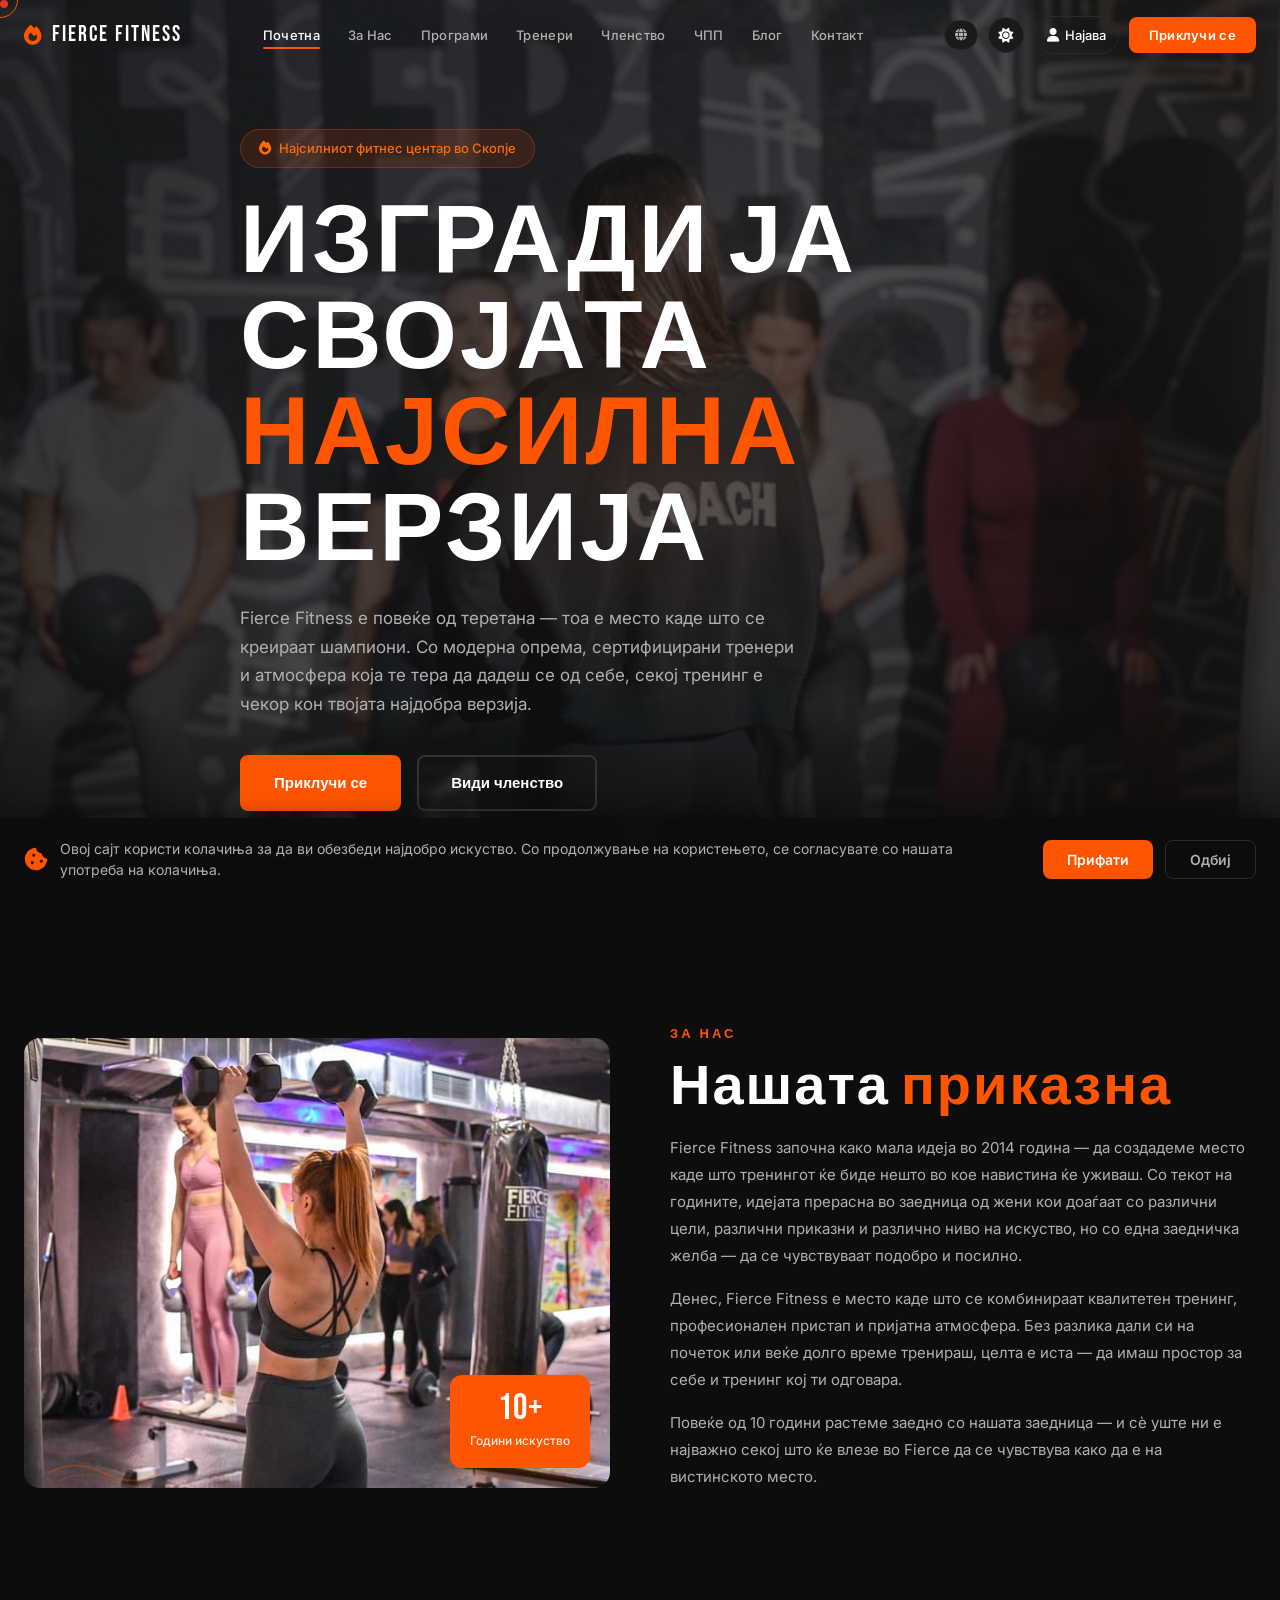
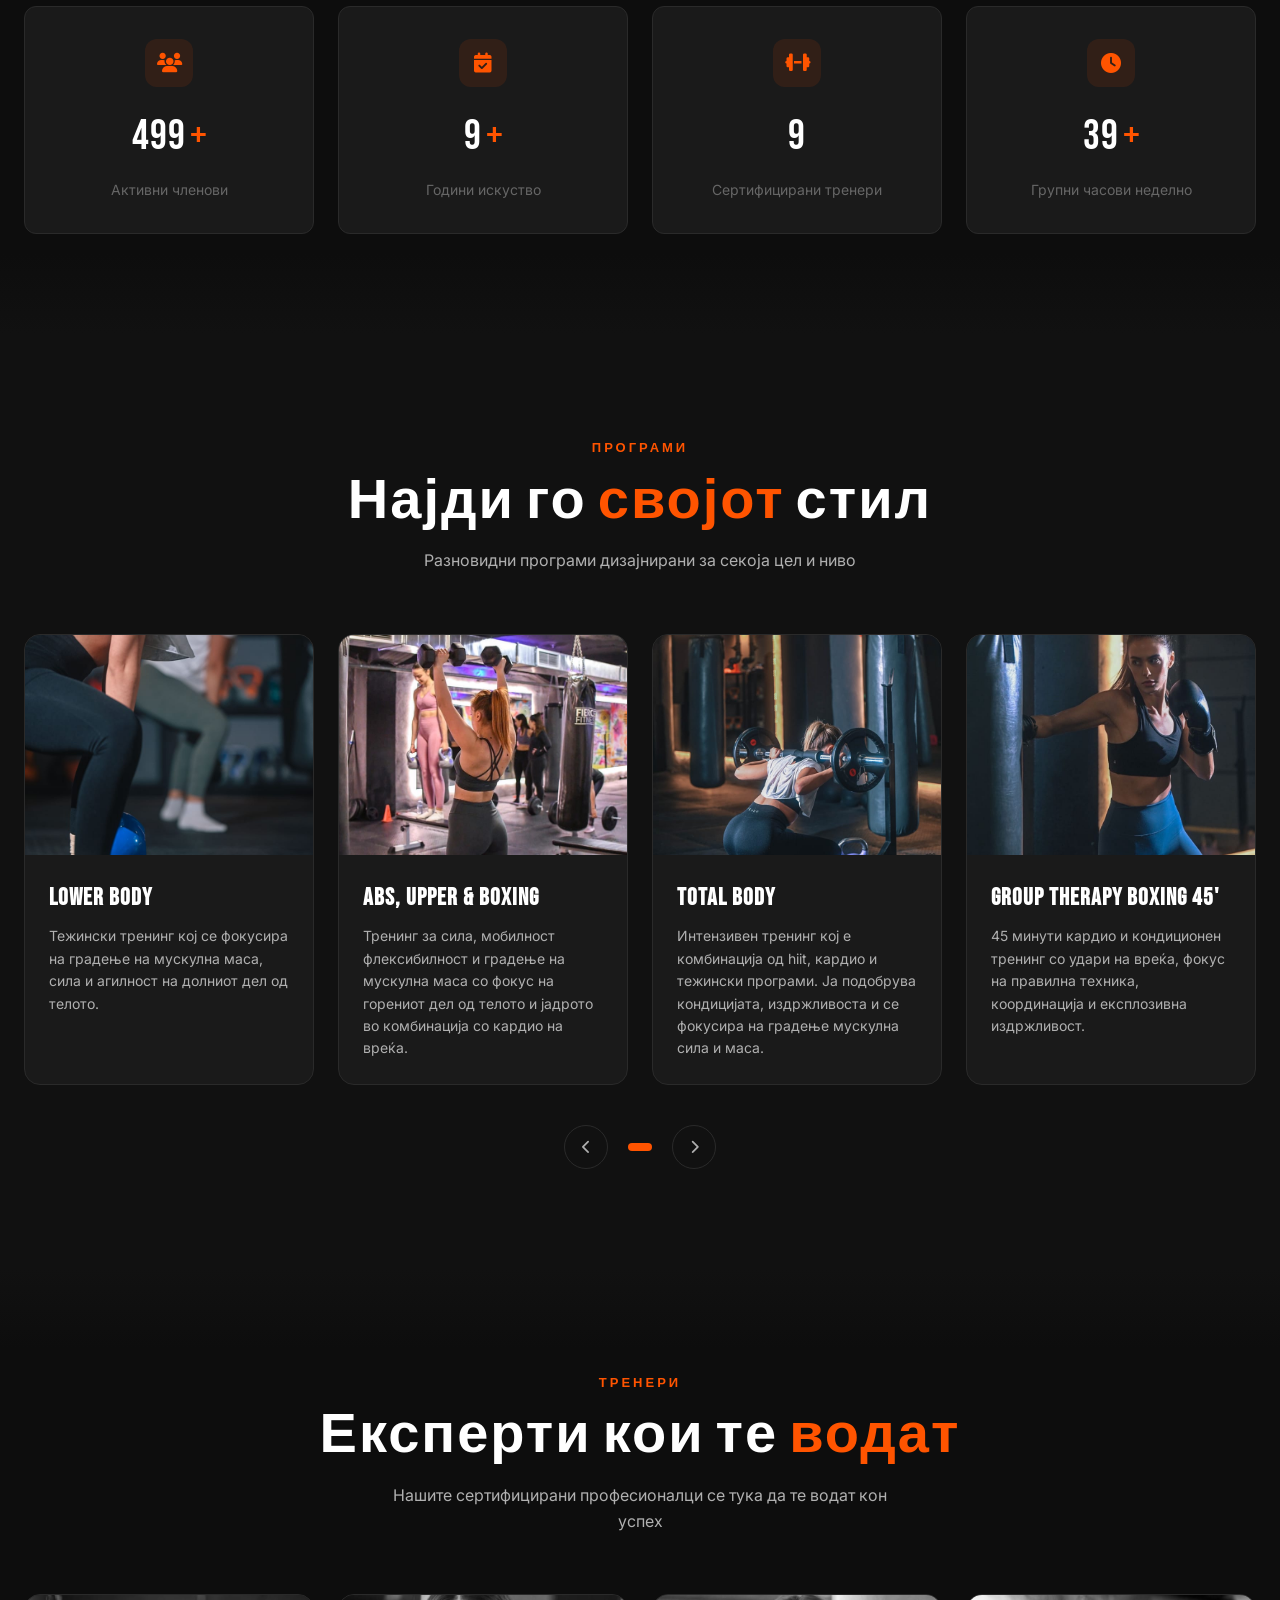
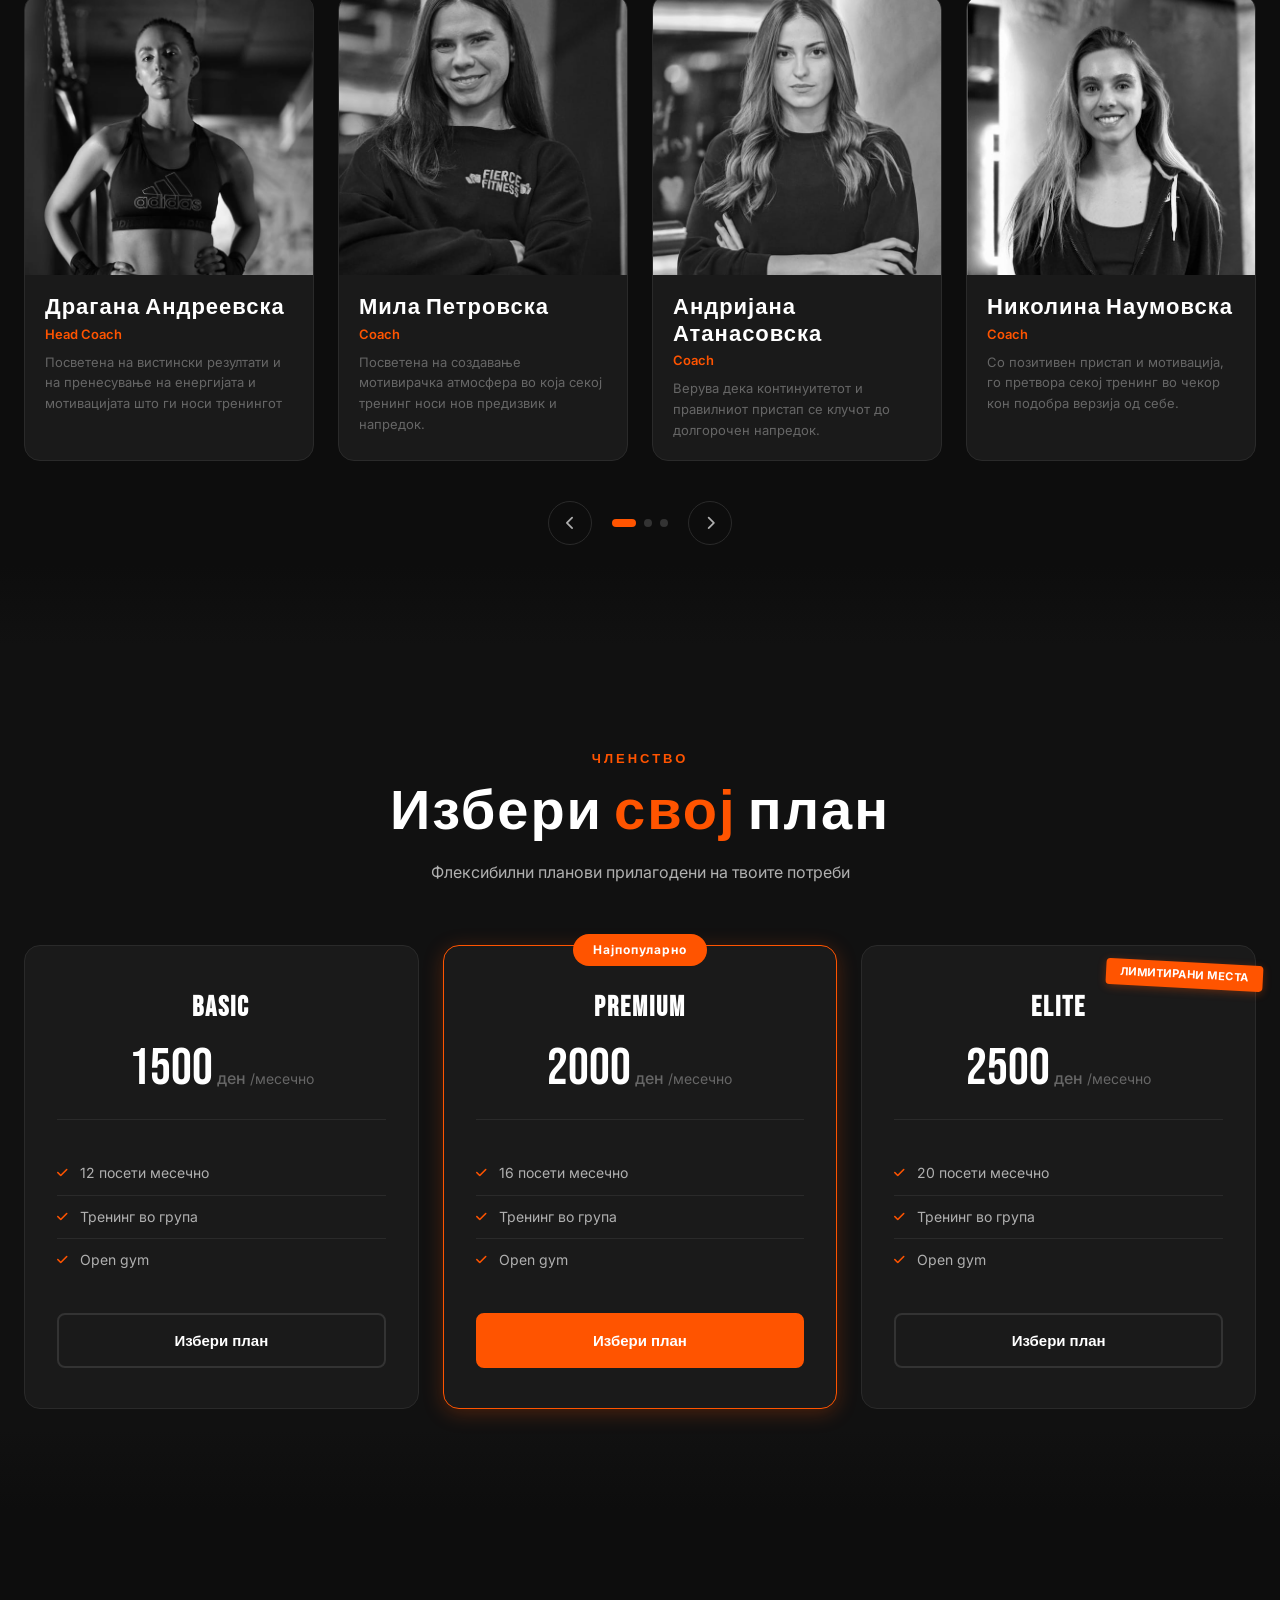
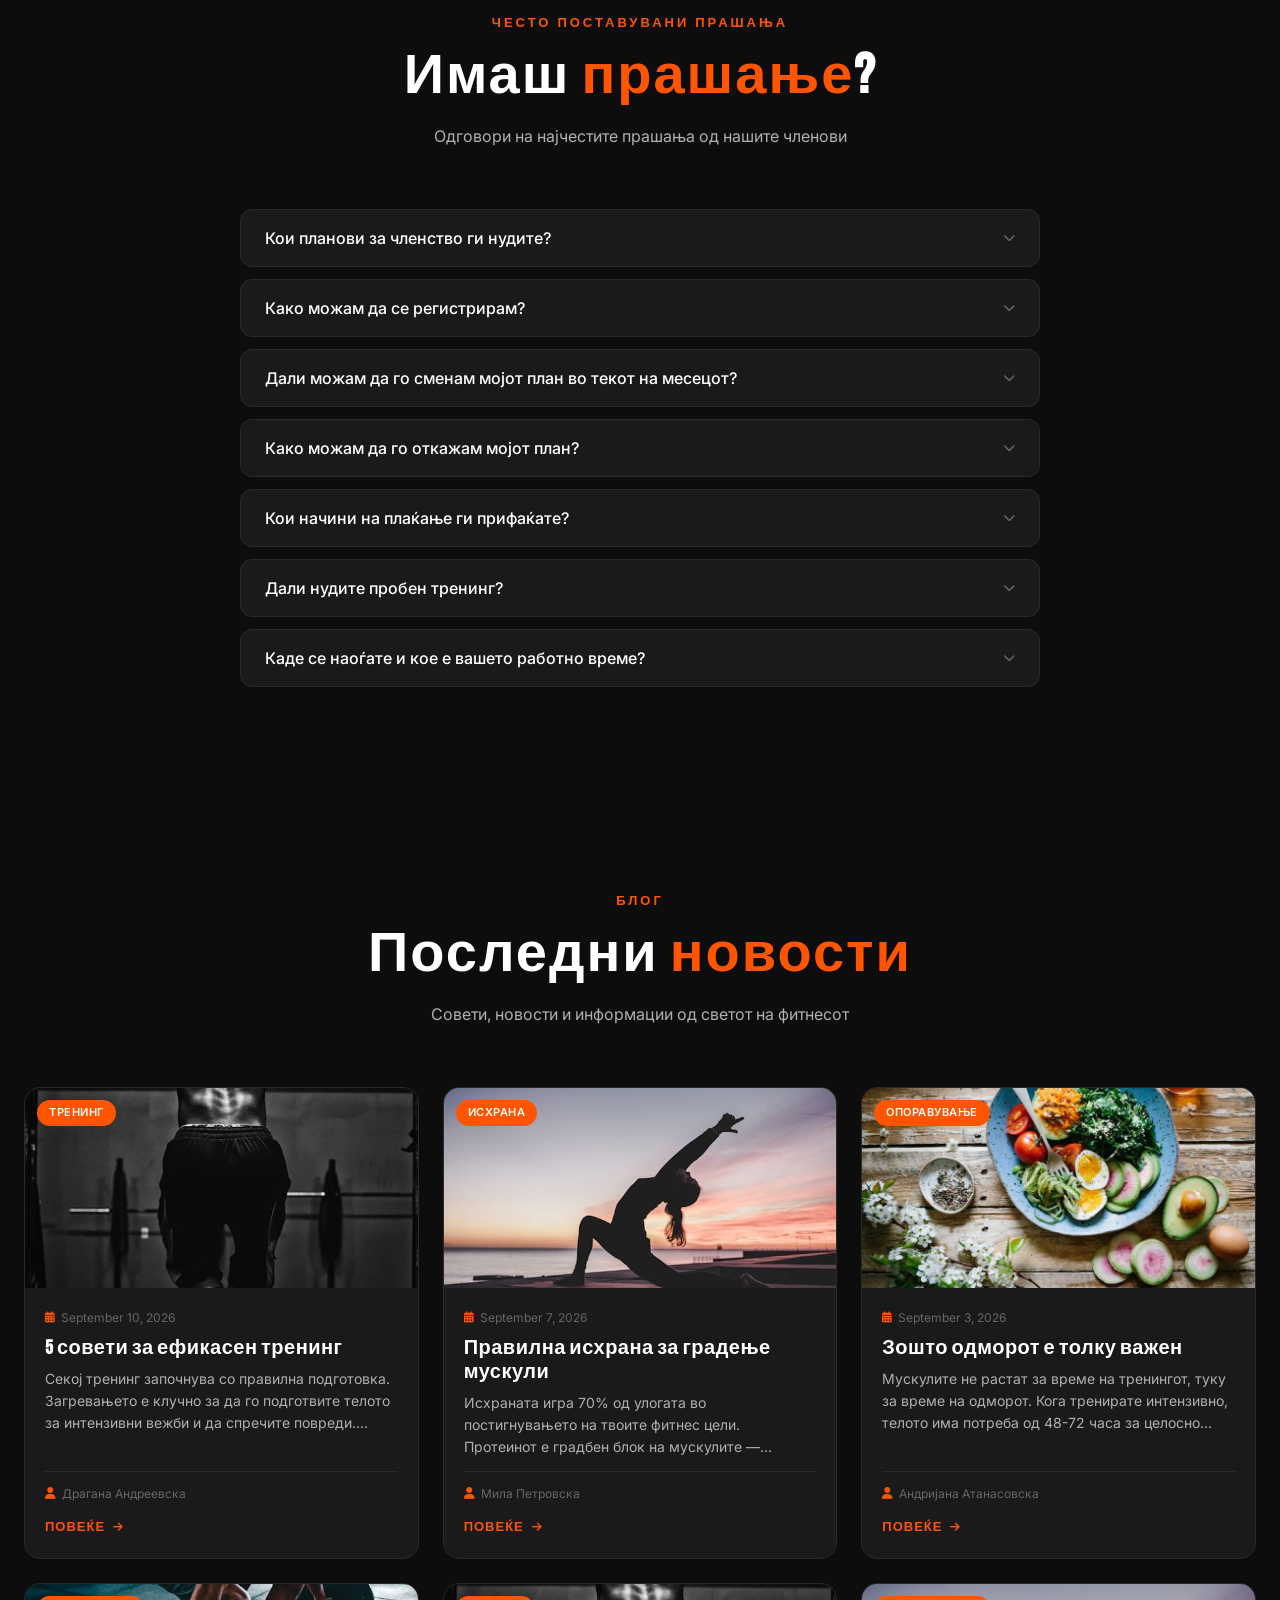
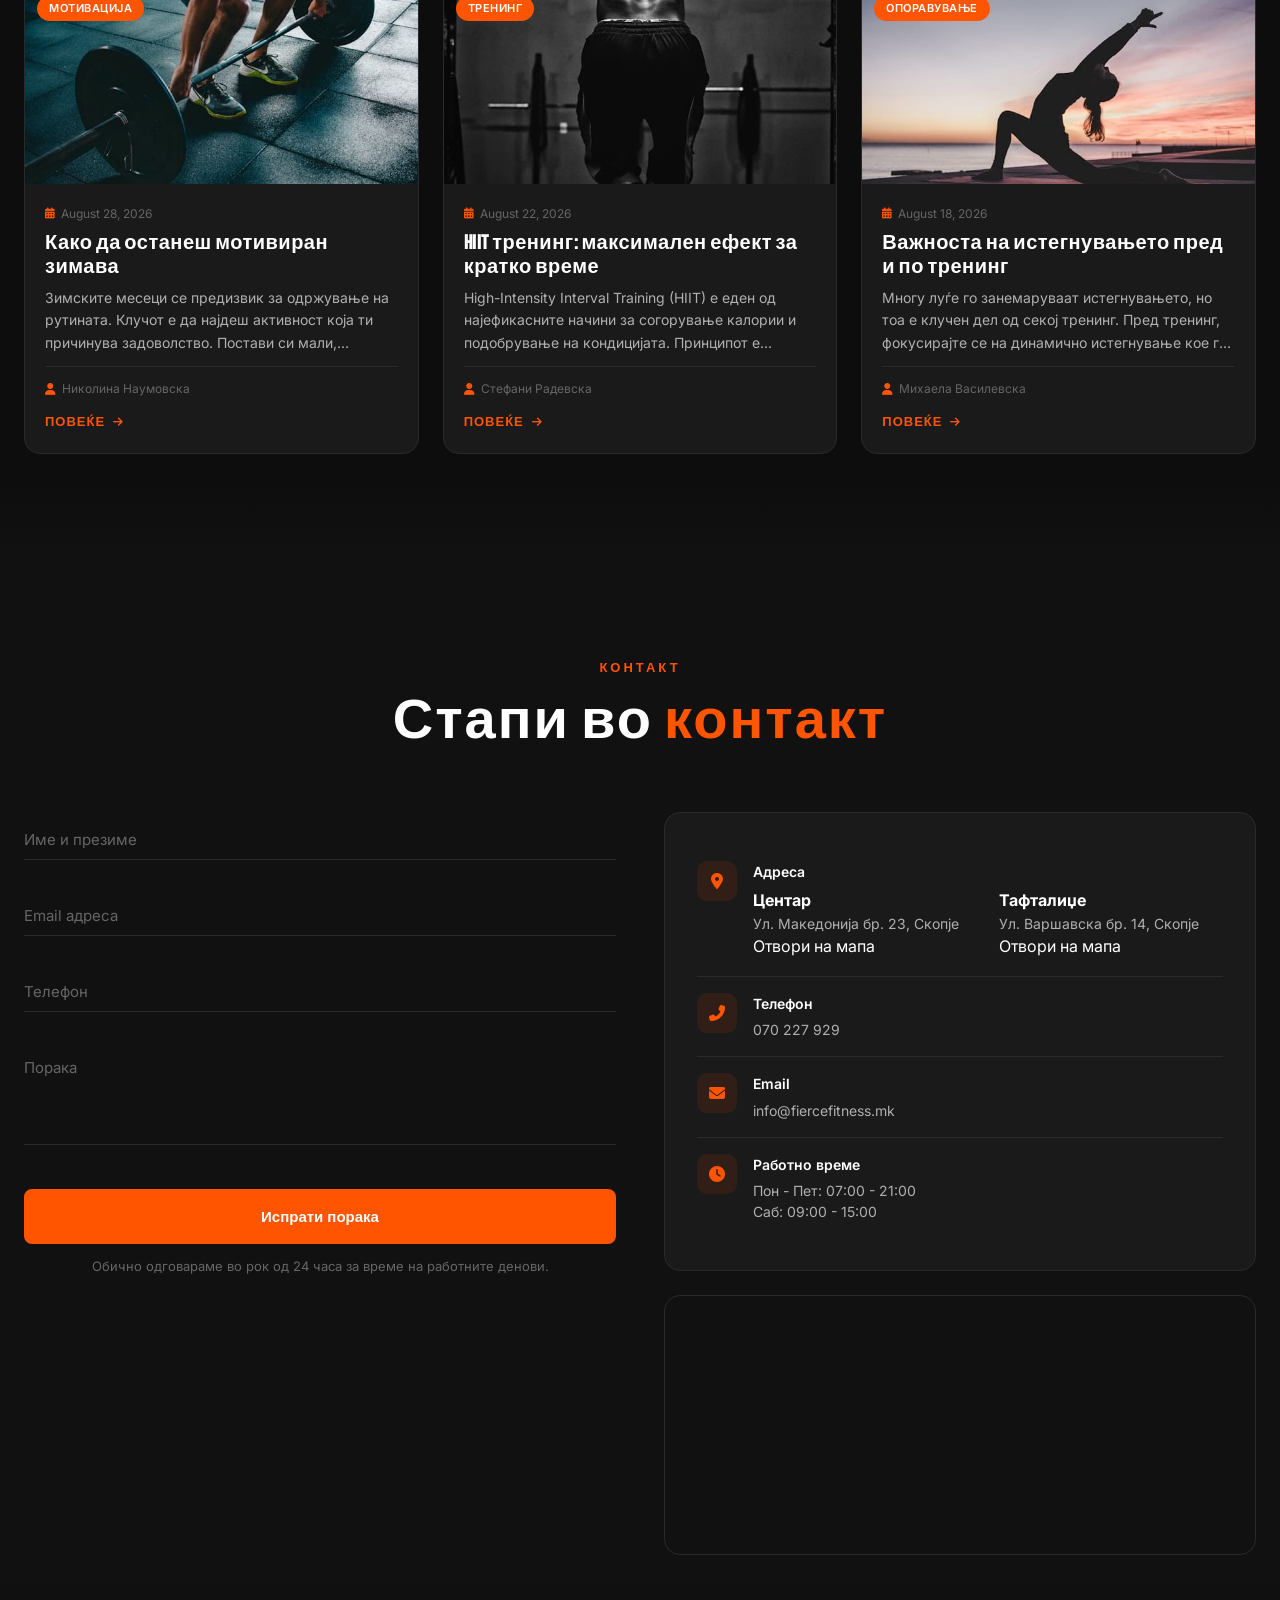
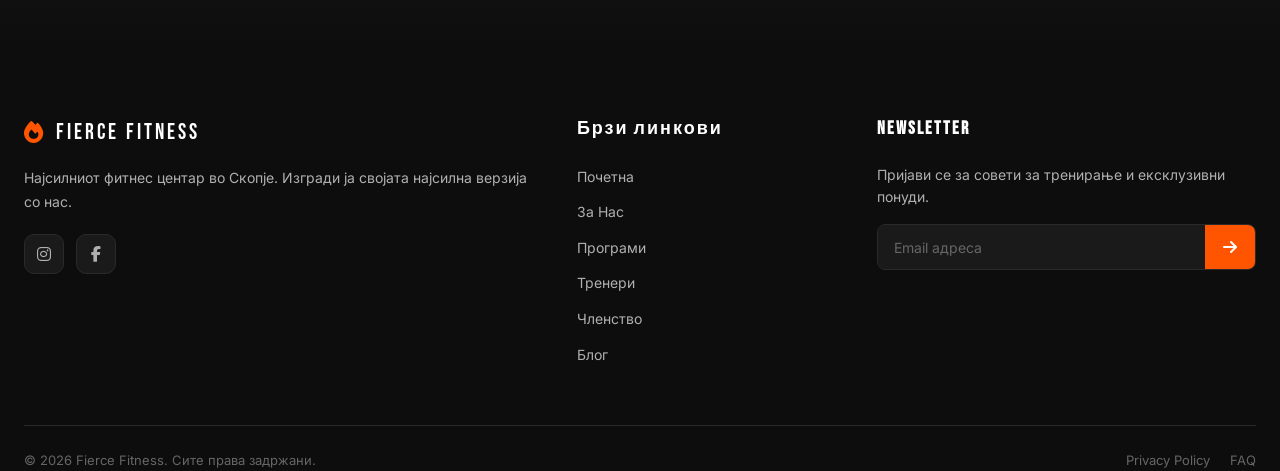
==== commit e129c425: "fix(mobile): stop slider reset on scroll and improve hamburger menu" ====
--- a/index.html
+++ b/index.html
@@ -134,7 +134,7 @@
                 <span class="user-btn-label" id="userBtnLabel">Најава</span>
             </button>
             <a href="#pricing" class="btn-nav-cta" data-i18n="nav_cta">Приклучи се</a>
-            <button class="hamburger" id="hamburger" aria-label="Menu">
+            <button class="hamburger" id="hamburger" aria-label="Menu" aria-controls="navMenu" aria-expanded="false">
                 <span></span>
                 <span></span>
                 <span></span>
--- a/style.css
+++ b/style.css
@@ -429,14 +429,30 @@
     right: 0;
     z-index: 1000;
     padding: 16px 0;
-    transition: all 0.4s cubic-bezier(0.4, 0, 0.2, 1);
+    transition: padding 0.4s cubic-bezier(0.4, 0, 0.2, 1);
+}
+
+/* Blur/bg на посебен слој — backdrop-filter на .navbar би создал containing
+   block за fixed .nav-menu и менито би се појавило само во висина на navbar-от */
+.navbar::before {
+    content: '';
+    position: absolute;
+    inset: 0;
+    background: var(--nav-scrolled-bg);
+    -webkit-backdrop-filter: blur(20px);
+    backdrop-filter: blur(20px);
+    opacity: 0;
+    transition: opacity 0.4s cubic-bezier(0.4, 0, 0.2, 1);
+    pointer-events: none;
+    z-index: -1;
 }
 
 .navbar.scrolled {
-    background: var(--nav-scrolled-bg);
-    backdrop-filter: blur(20px);
-    -webkit-backdrop-filter: blur(20px);
     padding: 10px 0;
+}
+
+.navbar.scrolled::before {
+    opacity: 1;
     box-shadow: 0 2px 20px rgba(0, 0, 0, 0.3);
 }
 
@@ -1853,29 +1869,61 @@
 /* --- Responsive Design --- */
 @media (max-width: 1024px) {
     .nav-menu {
-        display: none;
+        display: flex;
         position: fixed;
         top: 0;
         left: 0;
         right: 0;
         bottom: 0;
         background: var(--mobile-menu-bg);
+        -webkit-backdrop-filter: blur(20px);
         backdrop-filter: blur(20px);
         flex-direction: column;
         justify-content: center;
         align-items: center;
         gap: 24px;
         z-index: 999;
+        opacity: 0;
+        visibility: hidden;
+        pointer-events: none;
+        transition: opacity 0.3s cubic-bezier(0.4, 0, 0.2, 1),
+        visibility 0.3s cubic-bezier(0.4, 0, 0.2, 1);
     }
 
     .nav-menu.active {
-        display: flex;
+        opacity: 1;
+        visibility: visible;
+        pointer-events: auto;
     }
 
     .nav-menu .nav-link {
         font-size: 24px;
         font-family: var(--font-heading);
         letter-spacing: 3px;
+    }
+
+    .nav-menu.active .nav-link {
+        animation: menuItemIn 0.4s cubic-bezier(0.4, 0, 0.2, 1) backwards;
+    }
+
+    .nav-menu.active .nav-link:nth-child(1) { animation-delay: 0.05s; }
+    .nav-menu.active .nav-link:nth-child(2) { animation-delay: 0.09s; }
+    .nav-menu.active .nav-link:nth-child(3) { animation-delay: 0.13s; }
+    .nav-menu.active .nav-link:nth-child(4) { animation-delay: 0.17s; }
+    .nav-menu.active .nav-link:nth-child(5) { animation-delay: 0.21s; }
+    .nav-menu.active .nav-link:nth-child(6) { animation-delay: 0.25s; }
+    .nav-menu.active .nav-link:nth-child(7) { animation-delay: 0.29s; }
+    .nav-menu.active .nav-link:nth-child(8) { animation-delay: 0.33s; }
+
+    @keyframes menuItemIn {
+        from {
+            opacity: 0;
+            transform: translateY(16px);
+        }
+        to {
+            opacity: 1;
+            transform: translateY(0);
+        }
     }
 
     .hamburger {
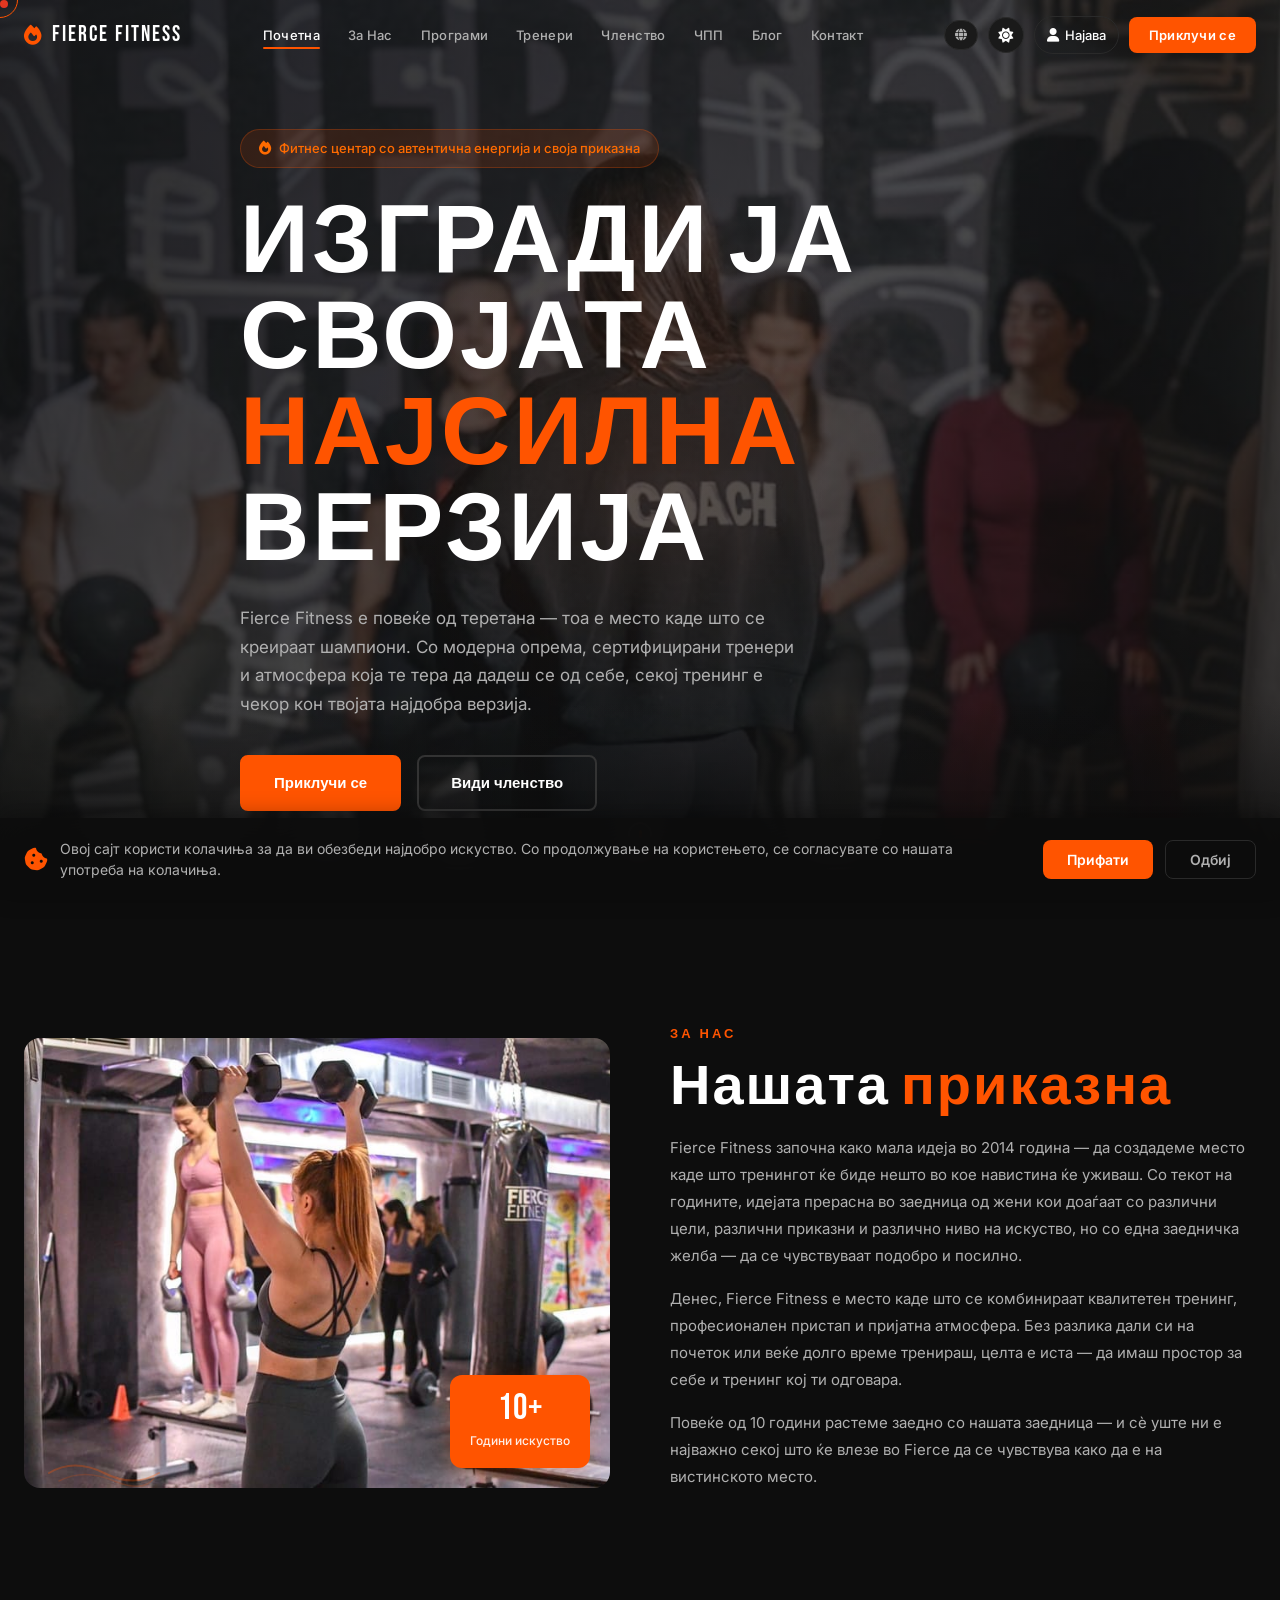
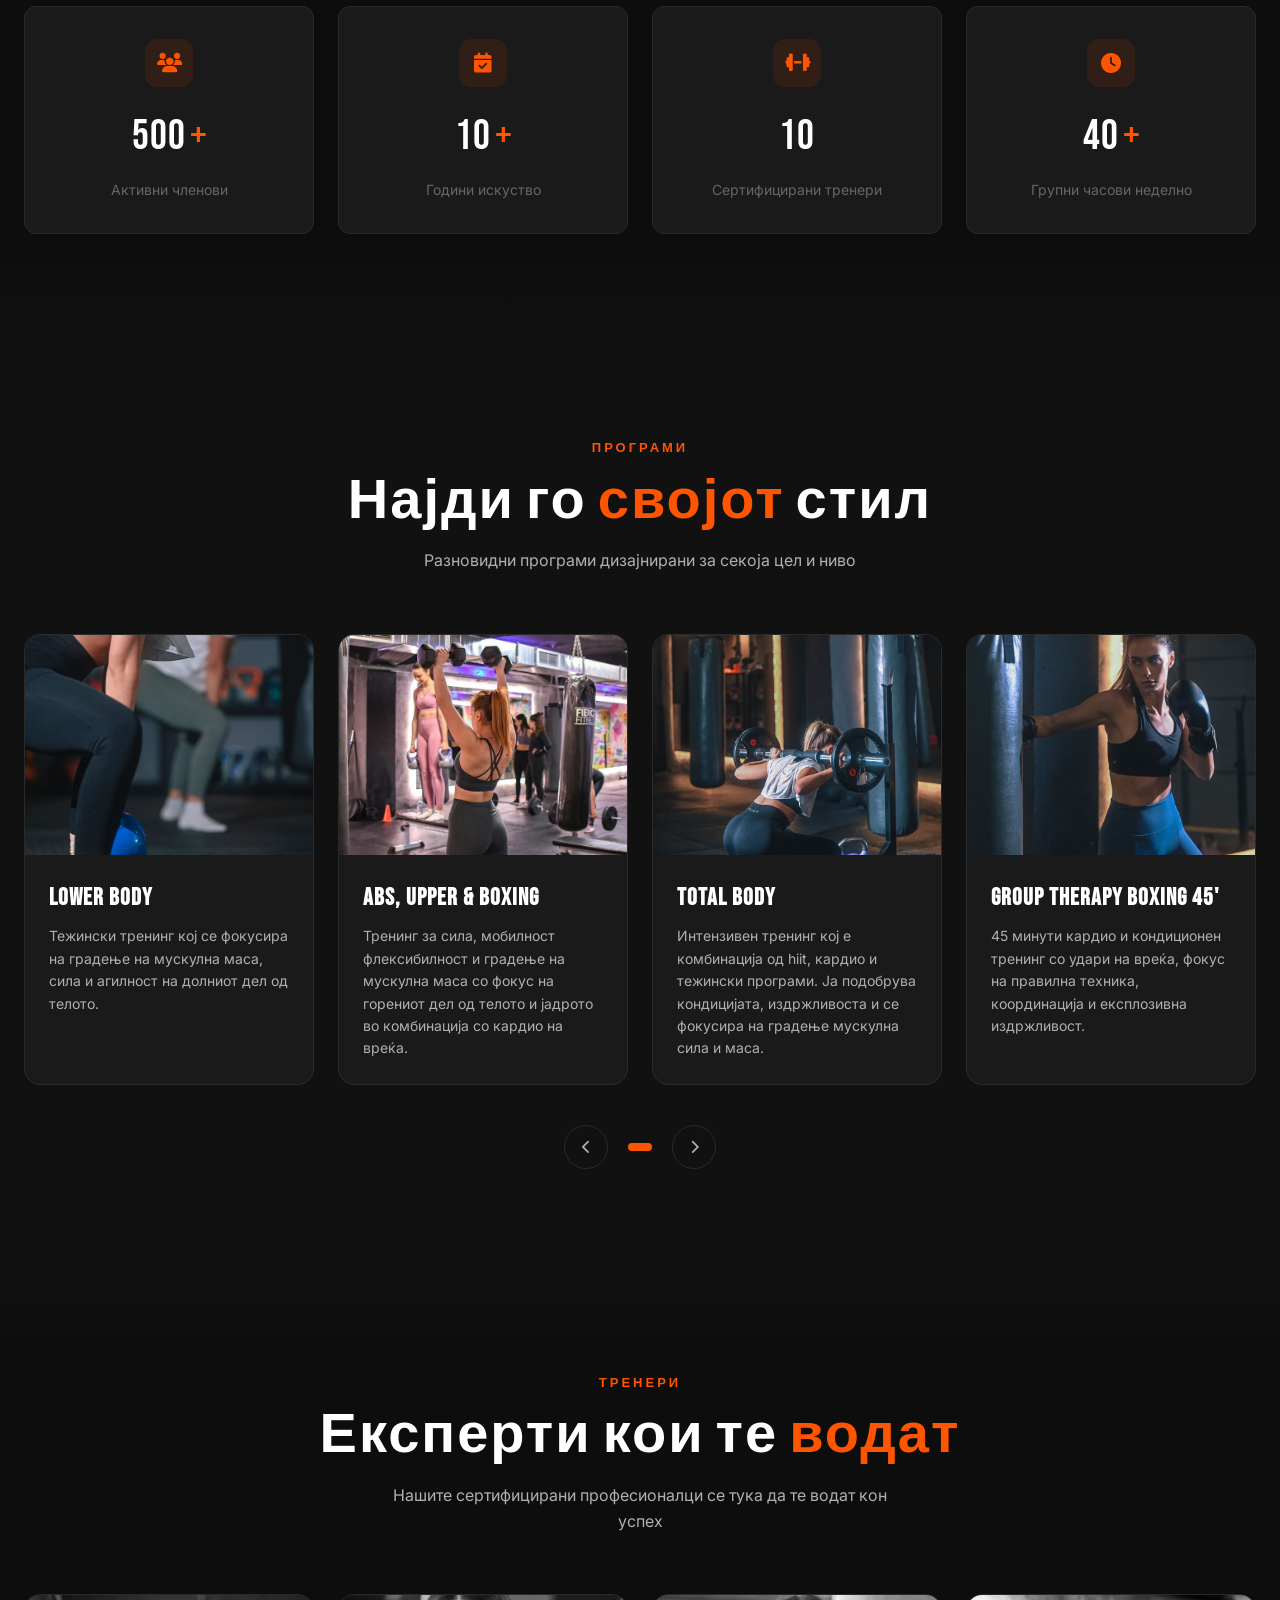
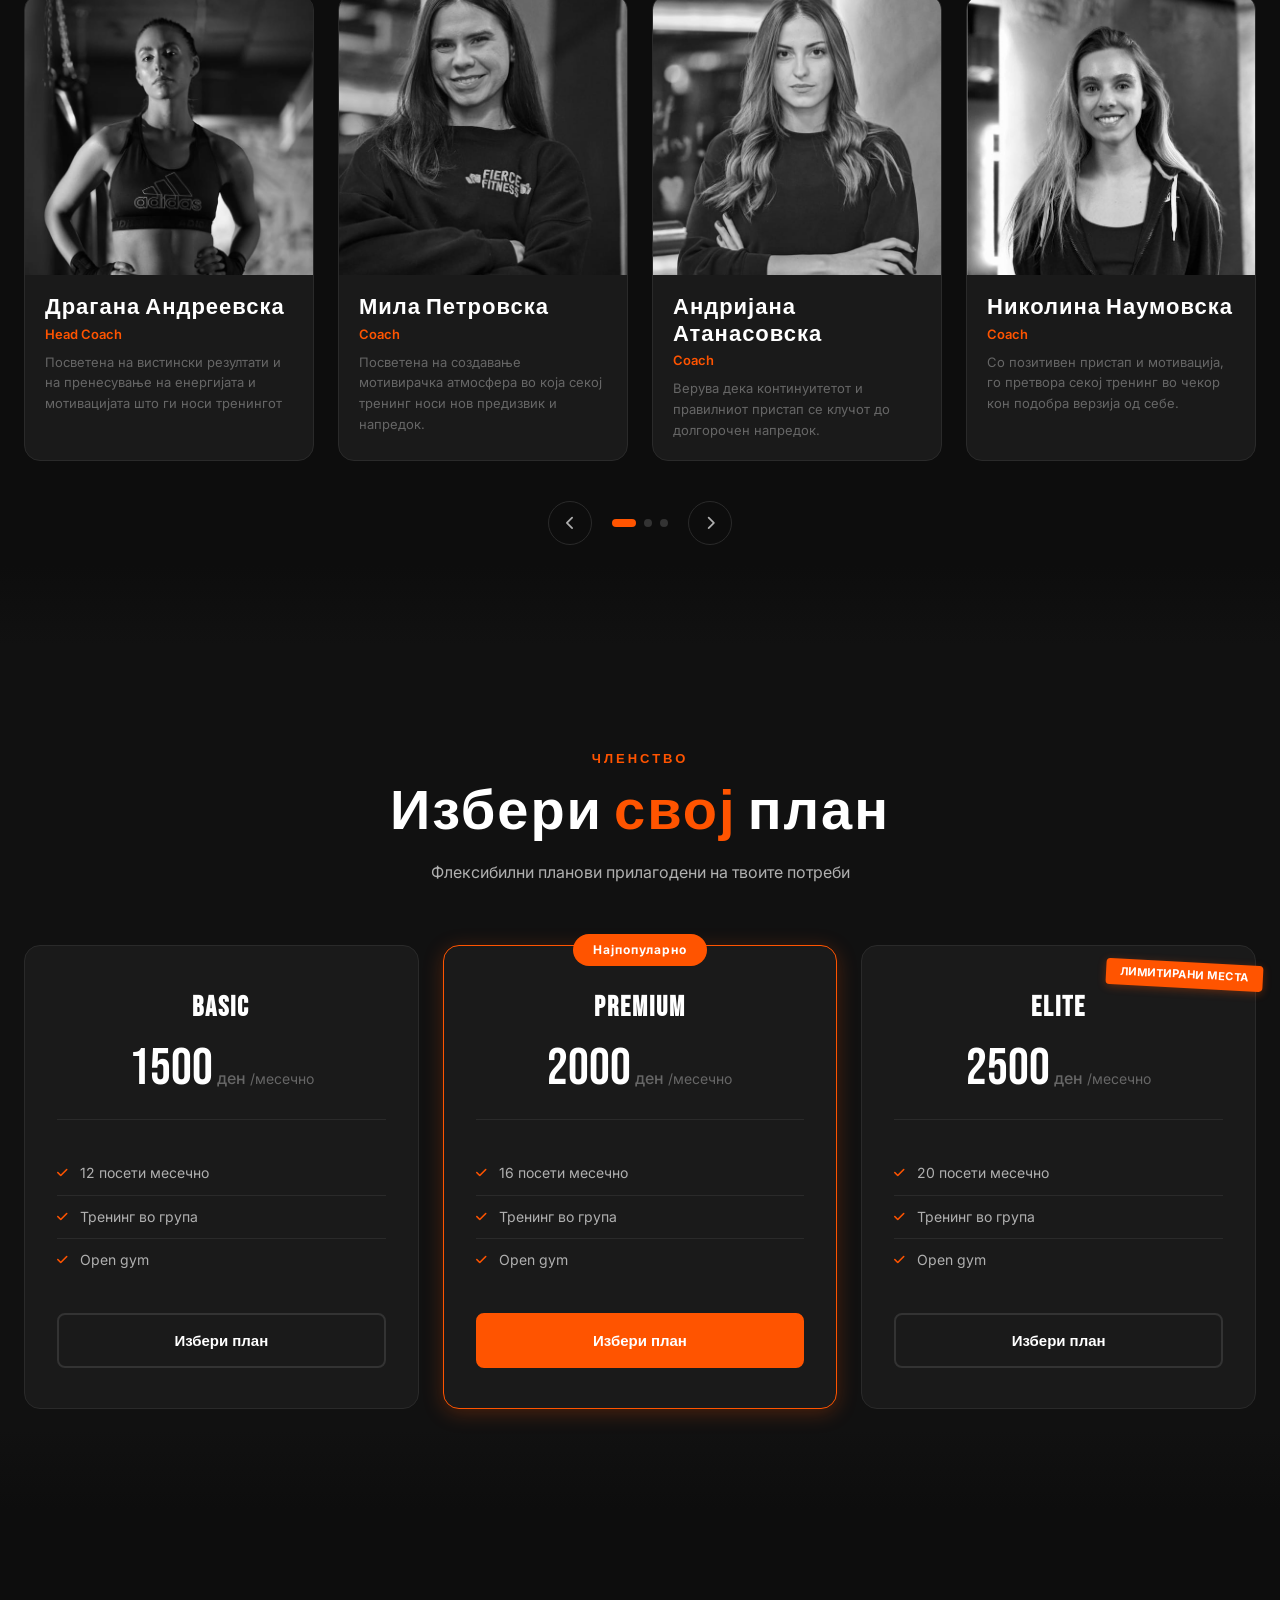
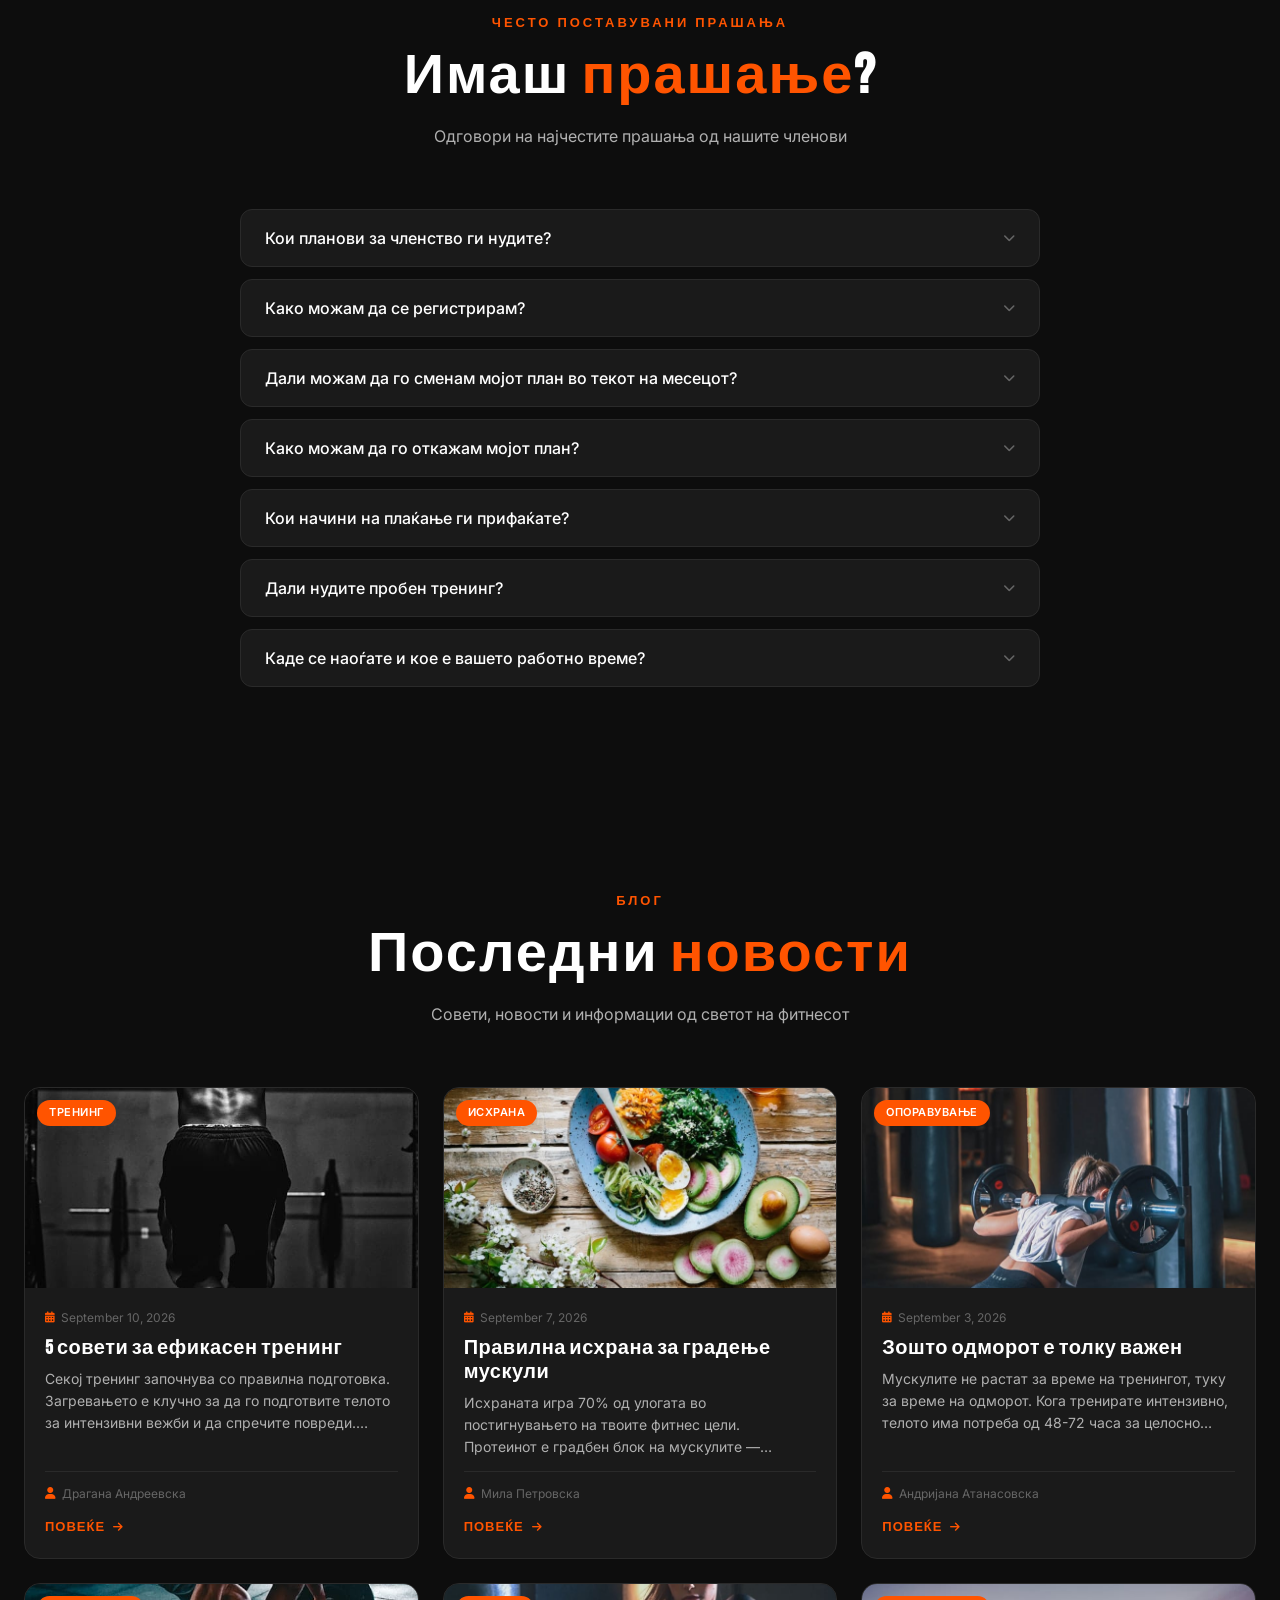
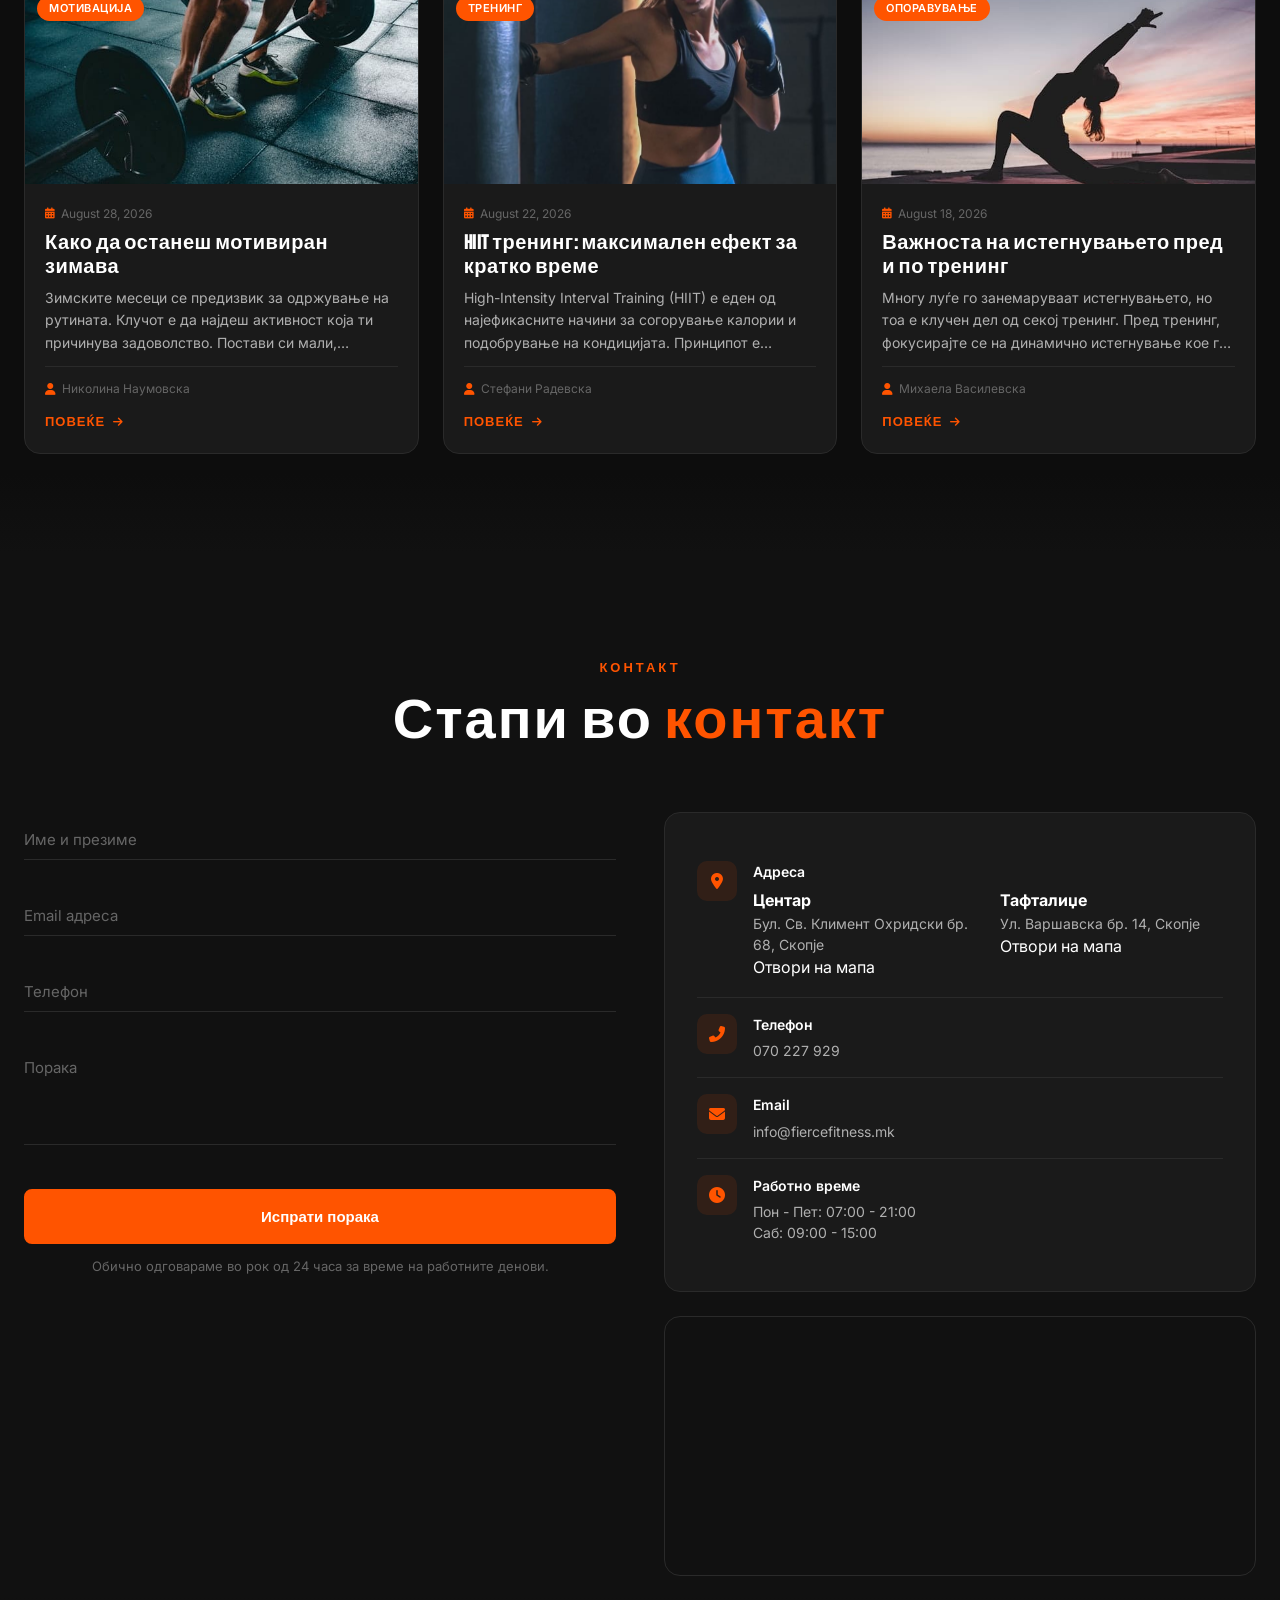
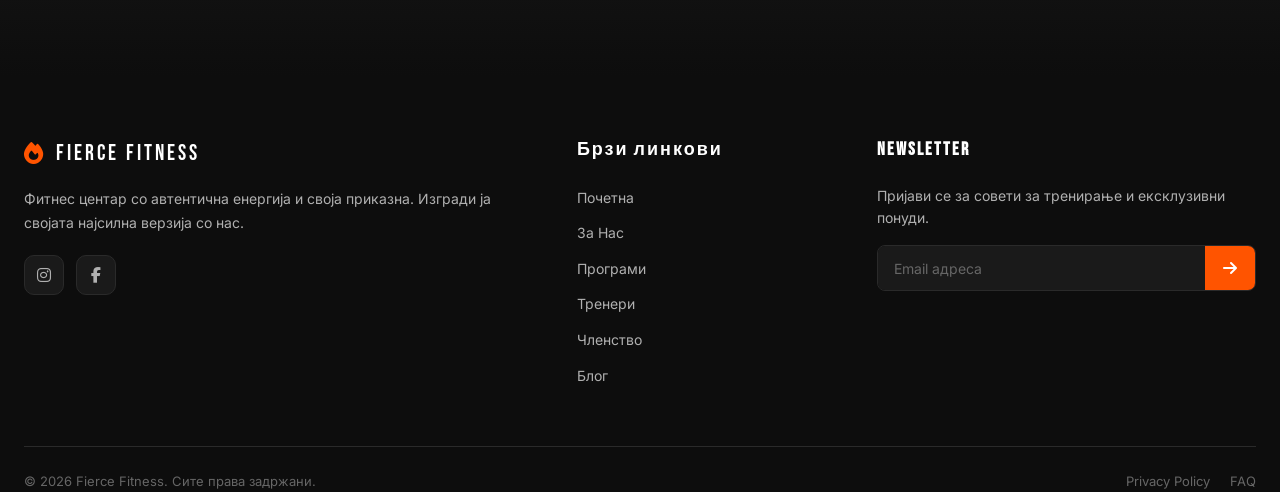
==== commit c495c8bf: "Update hero slogan, address and blog images" ====
--- a/index.html
+++ b/index.html
@@ -5,15 +5,15 @@
     <meta name="viewport" content="width=device-width, initial-scale=1.0">
     <title>Fierce Fitness | Скопје, Северна Македонија</title>
     <meta name="description"
-          content="Fierce Fitness - Најсилниот фитнес центар во Скопје. Тренирај со најдобрите, постигни ги своите цели.">
+          content="Fierce Fitness - Фитнес центар со автентична енергија и своја приказна. Тренирај со најдобрите, постигни ги своите цели.">
     <link rel="icon" type="image/svg+xml" href="data:image/svg+xml,<svg xmlns='http://www.w3.org/2000/svg' viewBox='0 0 100 100'><text y='.9em' font-size='90'>🔥</text></svg>">
     <meta property="og:type" content="website">
     <meta property="og:title" content="Fierce Fitness | Скопје, Северна Македонија">
-    <meta property="og:description" content="Најсилниот фитнес центар во Скопје. Тренирај со најдобрите, постигни ги своите цели.">
+    <meta property="og:description" content="Фитнес центар со автентична енергија и своја приказна. Тренирај со најдобрите, постигни ги своите цели.">
     <meta property="og:image" content="https://fiercefitness.mk/images/hero.jpg">
     <meta name="twitter:card" content="summary_large_image">
     <meta name="twitter:title" content="Fierce Fitness | Скопје, Северна Македонија">
-    <meta name="twitter:description" content="Најсилниот фитнес центар во Скопје. Тренирај со најдобрите, постигни ги своите цели.">
+    <meta name="twitter:description" content="Фитнес центар со автентична енергија и своја приказна. Тренирај со најдобрите, постигни ги своите цели.">
     <meta name="twitter:image" content="https://fiercefitness.mk/images/hero.jpg">
     <link rel="preconnect" href="https://fonts.googleapis.com">
     <link rel="preconnect" href="https://fonts.gstatic.com" crossorigin>
@@ -26,13 +26,13 @@
         "@context": "https://schema.org",
         "@type": "HealthClub",
         "name": "Fierce Fitness",
-        "description": "Најсилниот фитнес центар во Скопје. Тренирај со најдобрите, постигни ги своите цели.",
+        "description": "Фитнес центар со автентична енергија и своја приказна. Тренирај со најдобрите, постигни ги своите цели.",
         "url": "https://fiercefitness.mk",
         "telephone": "+38970227929",
         "email": "info@fiercefitness.mk",
         "address": {
             "@type": "PostalAddress",
-            "streetAddress": "Ул. Македонија бр. 23",
+            "streetAddress": "Бул. Св. Климент Охридски бр. 68",
             "addressLocality": "Скопје",
             "postalCode": "1000",
             "addressCountry": "MK"
@@ -156,7 +156,7 @@
     <div class="hero-content">
         <div class="hero-badge animate-in">
             <i class="fas fa-fire"></i>
-            <span data-i18n="hero_badge">Најсилниот фитнес центар во Скопје</span>
+            <span data-i18n="hero_badge">Фитнес центар со автентична енергија и своја приказна</span>
         </div>
         <h1 class="hero-title animate-in" data-i18n="hero_title">ИЗГРАДИ ЈА СВОЈАТА<br><span class="text-accent">НАЈСИЛНА</span>
             ВЕРЗИЈА</h1>
@@ -556,7 +556,7 @@
                     <i class="fas fa-chevron-down"></i>
                 </button>
                 <div class="faq-answer">
-                    <p data-i18n="faq_a7">Се наоѓаме на ул. Македонија бр. 23, 1000 Скопје и ул. Варшавска бр. 14, Скопје. Работиме понеделник - петок од 07:00 до 21:00, а сабота од 09:00 до 15:00.</p>
+                    <p data-i18n="faq_a7">Се наоѓаме на Бул. Св. Климент Охридски бр. 68, 1000 Скопје и ул. Варшавска бр. 14, Скопје. Работиме понеделник - петок од 07:00 до 21:00, а сабота од 09:00 до 15:00.</p>
                 </div>
             </div>
         </div>
@@ -634,7 +634,7 @@
                             <div class="locations-wrapper">
                                 <div>
                                     <strong>Центар</strong>
-                                    <p>Ул. Македонија бр. 23, Скопје</p>
+                                    <p>Бул. Св. Климент Охридски бр. 68, Скопје</p>
                                     <a href="https://maps.app.goo.gl/iDY273W7kCJaN7ZB7?g_st=ic" target="_blank" rel="noopener">Отвори на мапа</a>
                                 </div>
                                 <div>
@@ -694,7 +694,7 @@
                     <i class="fas fa-fire"></i>
                     <span>FIERCE FITNESS</span>
                 </a>
-                <p data-i18n="footer_desc">Најсилниот фитнес центар во Скопје. Изгради ја својата најсилна верзија со
+                <p data-i18n="footer_desc">Фитнес центар со автентична енергија и своја приказна. Изгради ја својата најсилна верзија со
                     нас.</p>
                 <div class="footer-socials">
     <a href="https://www.instagram.com/fiercefitness.mk?utm_source=ig_web_button_share_sheet&stkn=ZDNlZDc0MzIxNw==" 
--- a/style.css
+++ b/style.css
@@ -1129,6 +1129,22 @@
     display: flex;
     gap: 24px;
     transition: transform 0.5s cubic-bezier(0.4, 0, 0.2, 1);
+    touch-action: pan-y;
+}
+
+.programs-track.dragging {
+    transition: none;
+    user-select: none;
+}
+
+@media (hover: hover) {
+    .programs-track {
+        cursor: grab;
+    }
+
+    .programs-track.dragging {
+        cursor: grabbing;
+    }
 }
 
 .program-card {
@@ -1510,9 +1526,9 @@
 }
 
 .locations-wrapper {
-    display: flex;
-    gap: 40px;
-    flex-wrap: wrap;
+    display: grid;
+    grid-template-columns: repeat(2, minmax(0, 1fr));
+    gap: 24px;
 }
 
 .contact-grid {
@@ -2067,6 +2083,11 @@
     .pricing-card {
         padding: 32px 24px;
     }
+
+    .locations-wrapper {
+        grid-template-columns: 1fr;
+        gap: 16px;
+    }
 }
 
 /* --- Ripple Effect --- */
